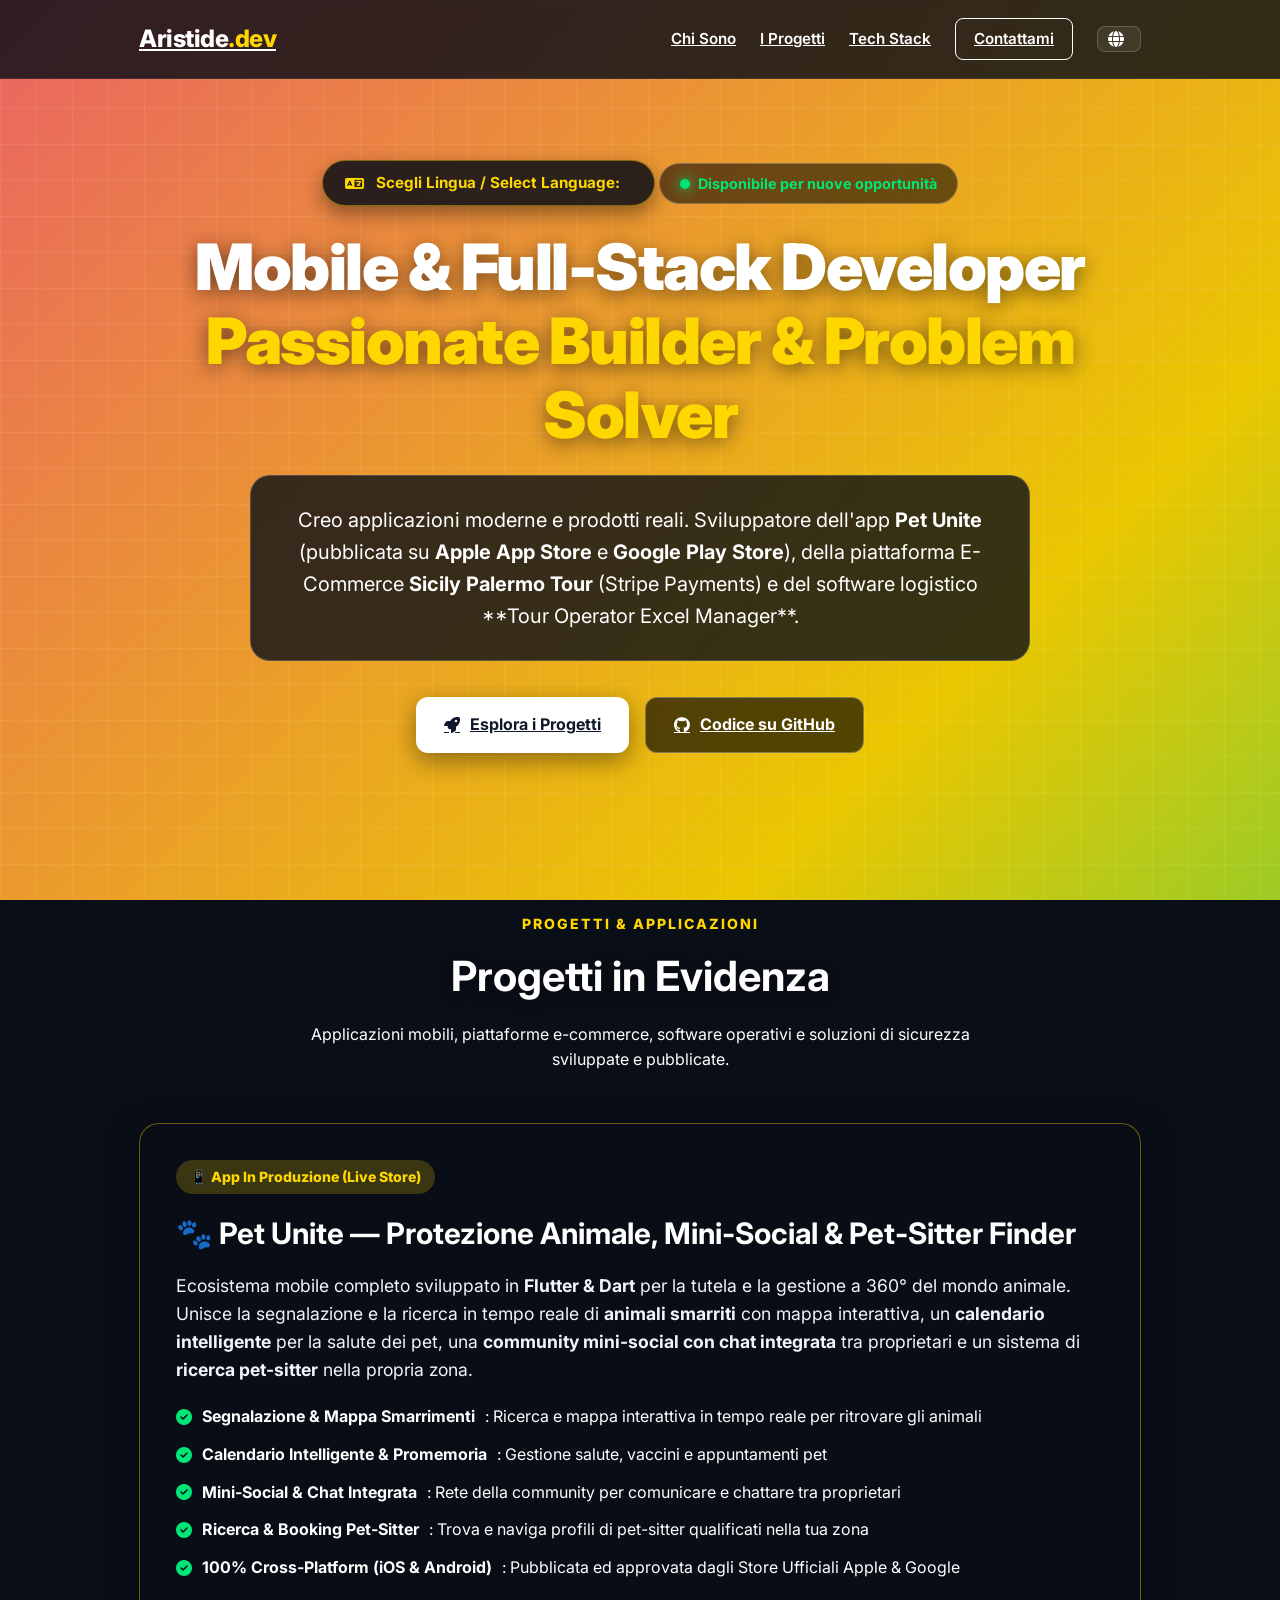
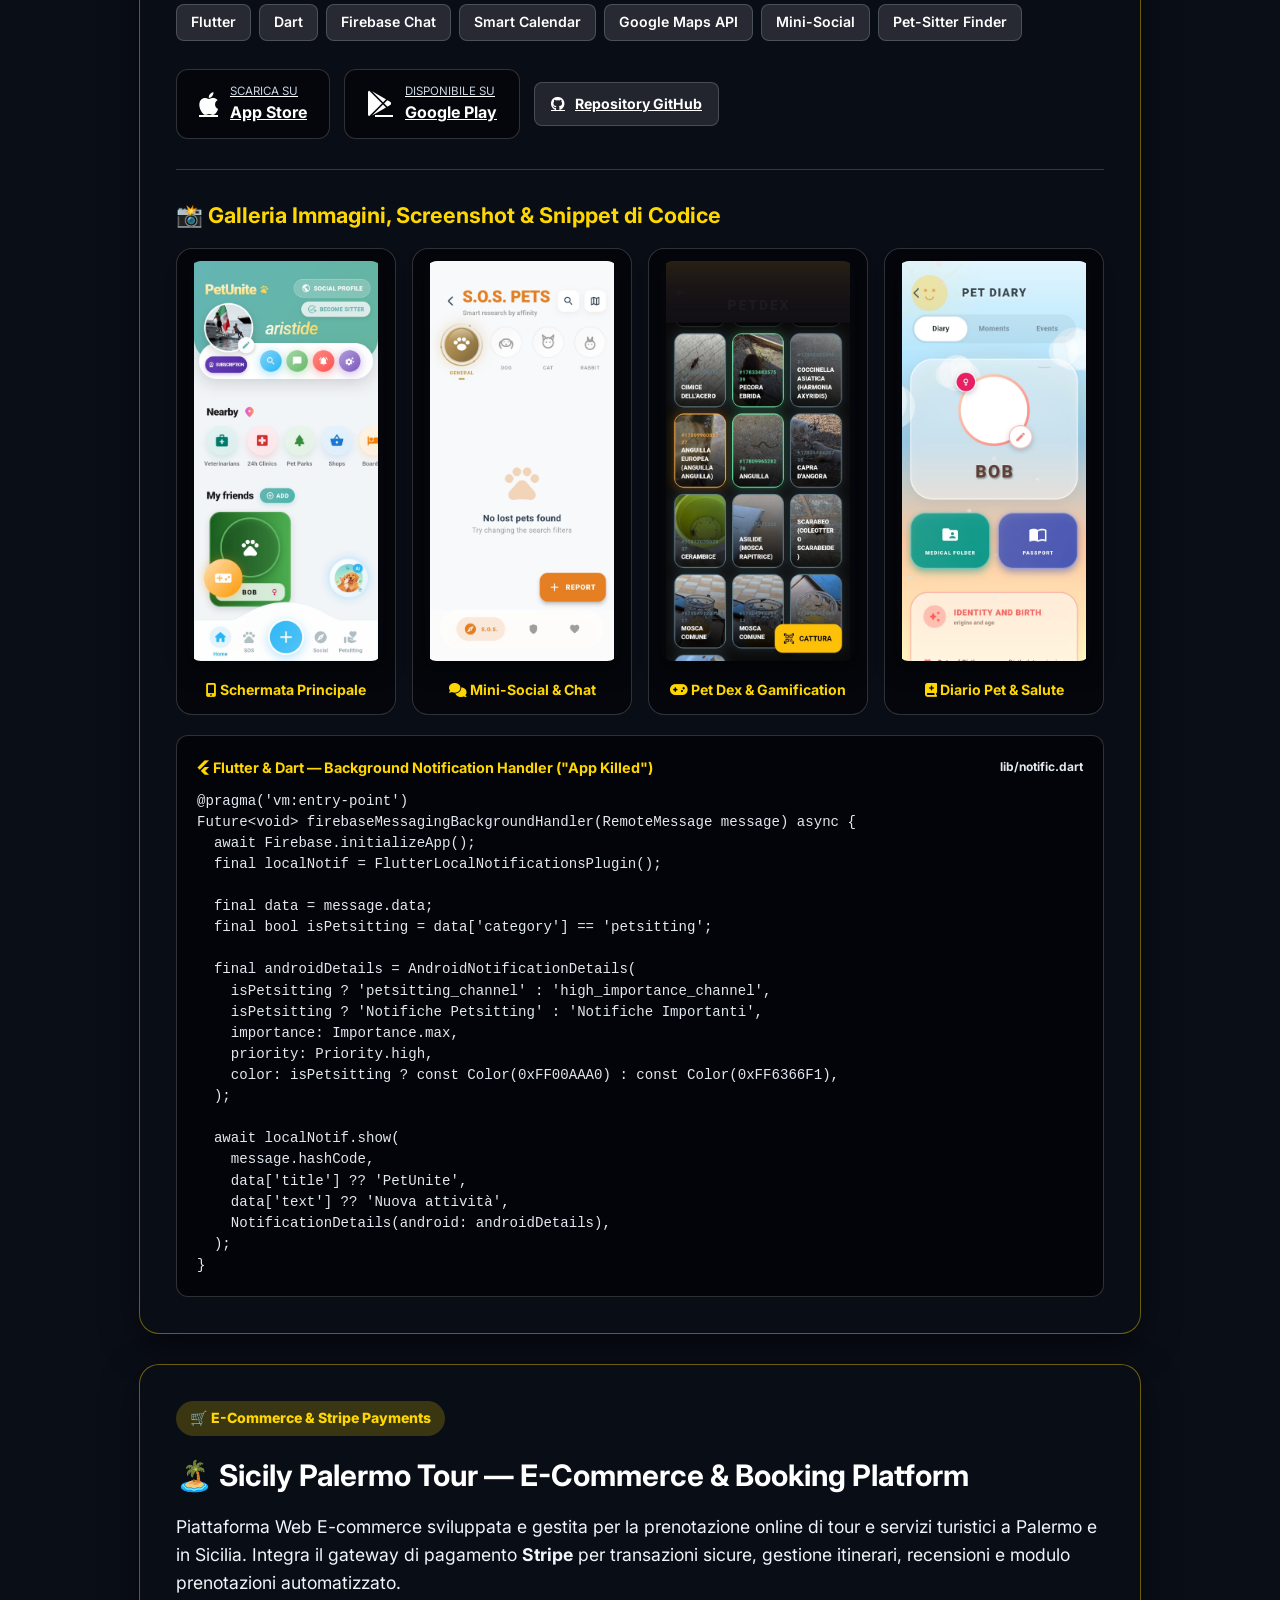
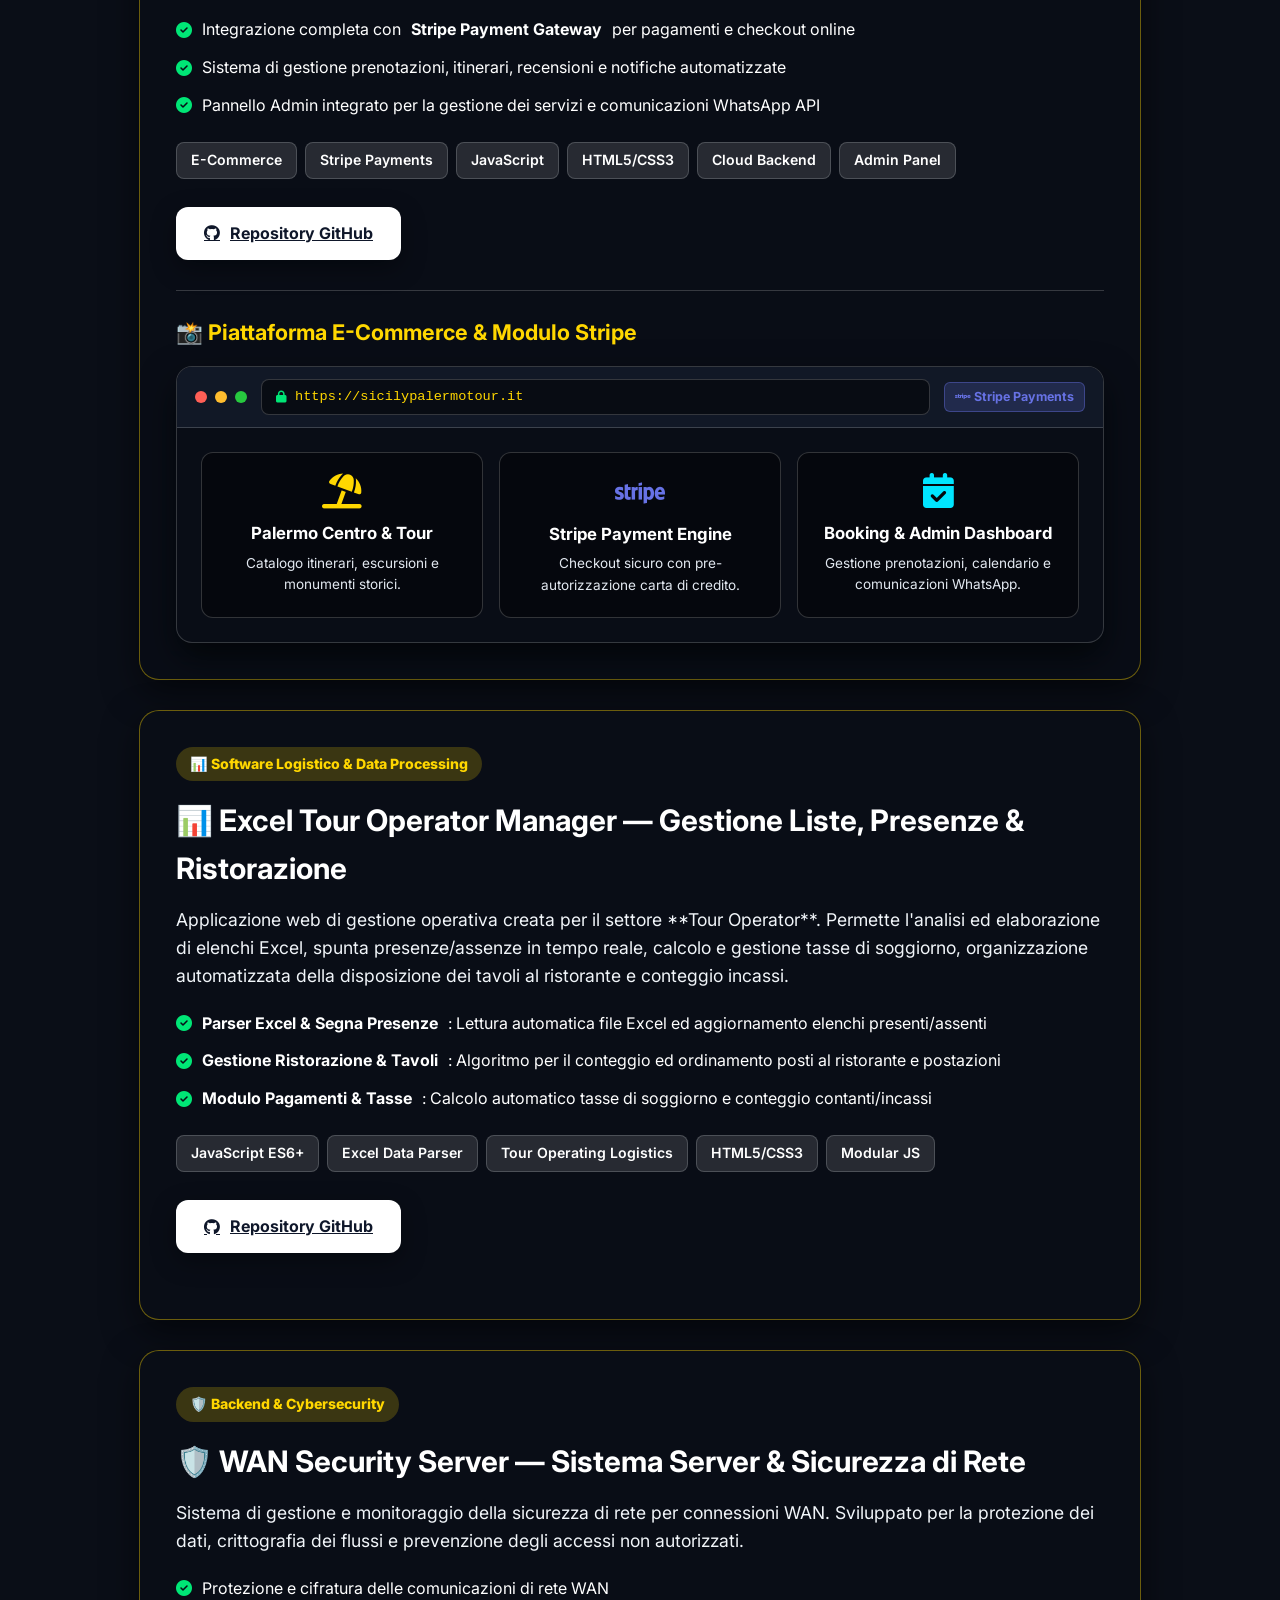
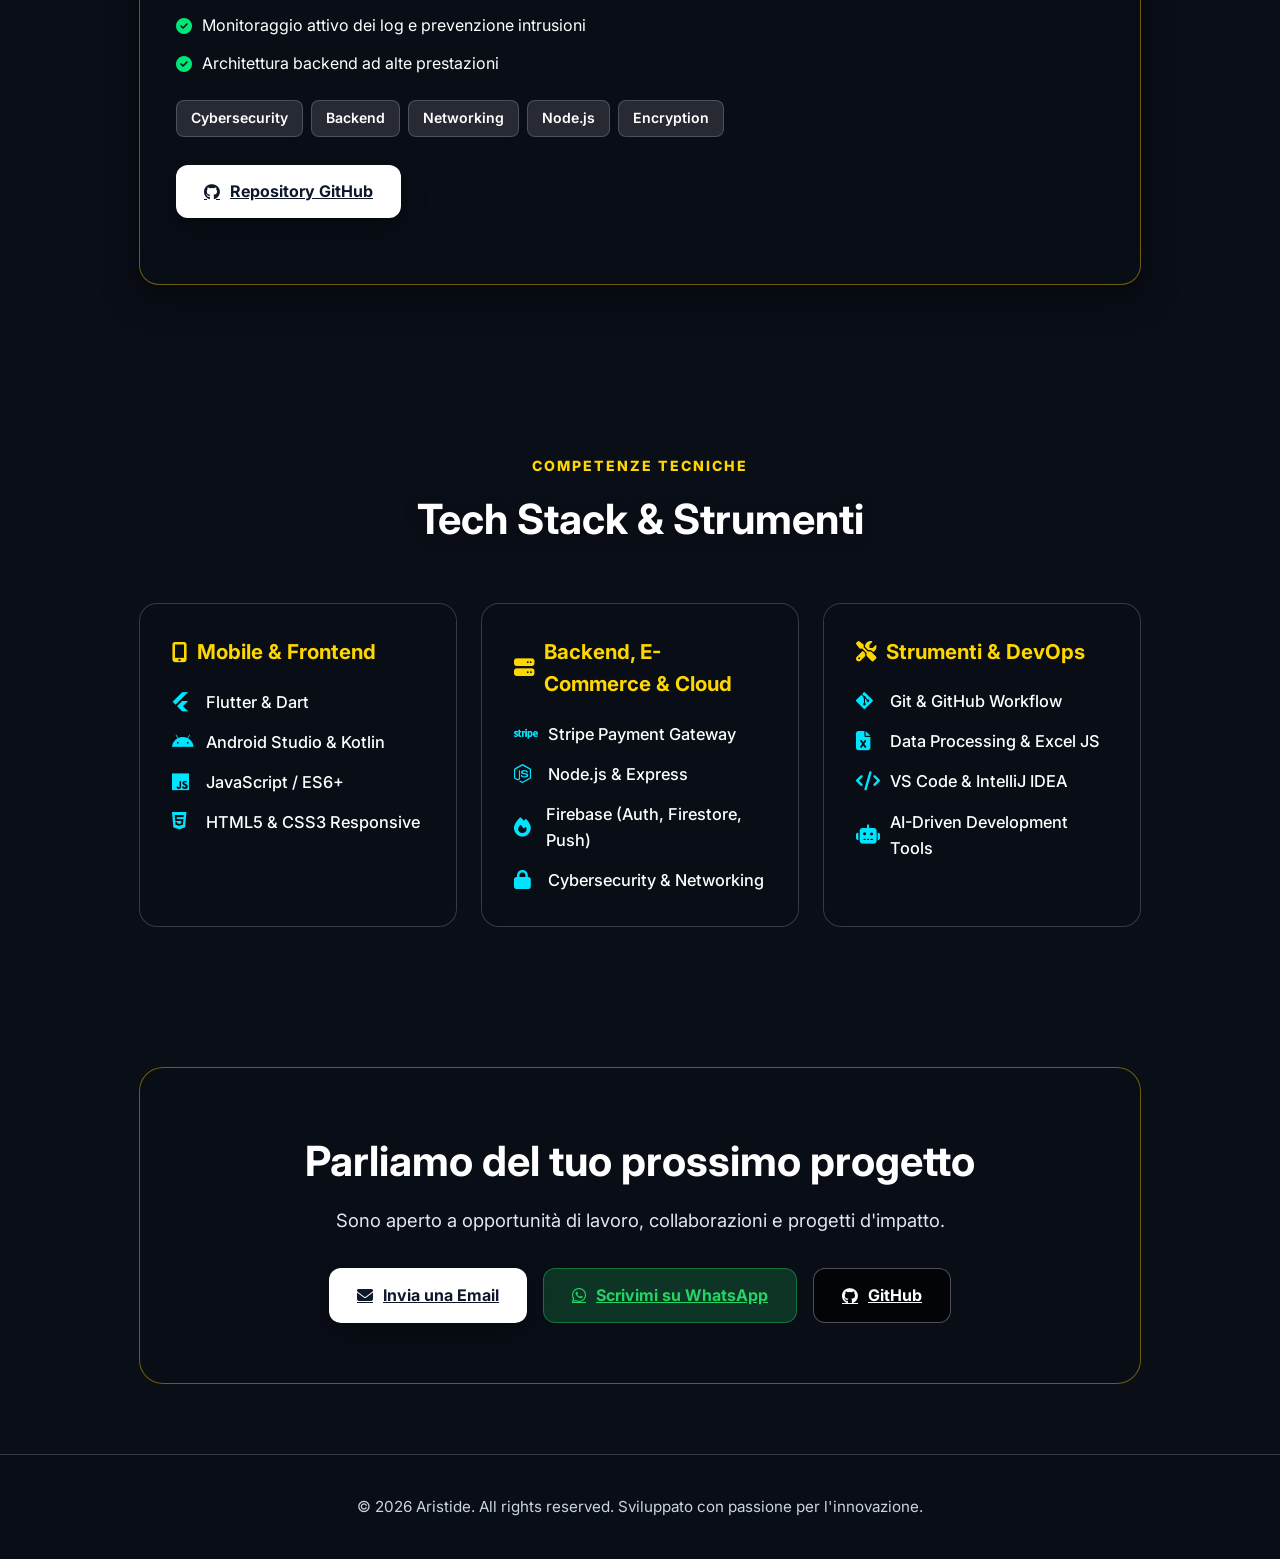
==== index.html @ 7471d797 "Remove photos from Sicily Palermo Tour card and use clean icon feature badges" ====
<!DOCTYPE html>
<html lang="it">
<head>
    <meta charset="UTF-8">
    <meta name="viewport" content="width=device-width, initial-scale=1.0">
    <title>Aristide | Mobile & Full-Stack Developer</title>
    <meta name="description" content="Portfolio di Aristide - Mobile & Full-Stack Developer specializzato in Flutter, Android, iOS, E-Commerce Stripe, Excel Logistics & Cybersecurity.">
    <link rel="stylesheet" href="style.css">
    <link rel="preconnect" href="https://fonts.googleapis.com">
    <link rel="preconnect" href="https://fonts.gstatic.com" crossorigin>
    <link href="https://fonts.googleapis.com/css2?family=Inter:wght@300;400;600;700;800&display=swap" rel="stylesheet">
    <link rel="stylesheet" href="https://cdnjs.cloudflare.com/ajax/libs/font-awesome/6.4.0/css/all.min.css">
</head>
<body>

    <!-- Background Animated Canvas & Grid Overlay -->
    <div id="bg-animated"></div>
    <div id="bg-grid"></div>

    <!-- Header / Navbar -->
    <header class="navbar">
        <div class="container nav-container">
            <a href="#" class="logo">Aristide<span class="dot">.dev</span></a>
            <nav class="nav-links">
                <a href="#about">Chi Sono</a>
                <a href="#showcase">I Progetti</a>
                <a href="#stack">Tech Stack</a>
                <a href="#contact" class="btn btn-outline">Contattami</a>
                <!-- Google Translate Dropdown nella Navbar -->
                <div class="lang-nav-box">
                    <i class="fas fa-globe"></i>
                    <div id="google_translate_element_nav"></div>
                </div>
            </nav>
        </div>
    </header>

    <!-- Hero Section / Chi Sono -->
    <section id="about" class="hero">
        <div class="container hero-container">

            <!-- Banner Seleziona Lingua / Language Selector -->
            <div class="lang-welcome-box">
                <i class="fas fa-language"></i>
                <span>Scegli Lingua / Select Language:</span>
                <div id="google_translate_element"></div>
            </div>

            <div class="hero-badge">
                <span class="status-dot"></span> Disponibile per nuove opportunità
            </div>

            <h1 class="hero-title">
                Mobile & Full-Stack Developer <br>
                <span class="gradient-text">Passionate Builder & Problem Solver</span>
            </h1>
            <p class="hero-subtitle">
                Creo applicazioni moderne e prodotti reali. Sviluppatore dell'app <strong>Pet Unite</strong> (pubblicata su <strong>Apple App Store</strong> e <strong>Google Play Store</strong>), della piattaforma E-Commerce <strong>Sicily Palermo Tour</strong> (Stripe Payments) e del software logistico **Tour Operator Excel Manager**.
            </p>
            <div class="hero-actions">
                <a href="#showcase" class="btn btn-primary"><i class="fas fa-rocket"></i> Esplora i Progetti</a>
                <a href="https://github.com/aristide-dev-web" target="_blank" class="btn btn-secondary"><i class="fab fa-github"></i> Codice su GitHub</a>
            </div>
        </div>
    </section>

    <!-- Showcase Section (I Miei Progetti) -->
    <section id="showcase" class="section showcase-section">
        <div class="container">
            <div class="section-header">
                <span class="section-tag">PROGETTI & APPLICAZIONI</span>
                <h2>Progetti in Evidenza</h2>
                <p>Applicazioni mobili, piattaforme e-commerce, software operativi e soluzioni di sicurezza sviluppate e pubblicate.</p>
            </div>

            <!-- Card 1: Pet Unite -->
            <div class="project-card featured-card">
                <div class="project-badge">📱 App In Produzione (Live Store)</div>
                <div class="project-content">
                    <div class="project-text">
                        <h3>🐾 Pet Unite — Protezione Animale, Mini-Social & Pet-Sitter Finder</h3>
                        <p class="project-description">
                            Ecosistema mobile completo sviluppato in <strong>Flutter & Dart</strong> per la tutela e la gestione a 360° del mondo animale. Unisce la segnalazione e la ricerca in tempo reale di <strong>animali smarriti</strong> con mappa interattiva, un <strong>calendario intelligente</strong> per la salute dei pet, una <strong>community mini-social con chat integrata</strong> tra proprietari e un sistema di <strong>ricerca pet-sitter</strong> nella propria zona.
                        </p>

                        <div class="project-highlights">
                            <div class="highlight-item"><i class="fas fa-check-circle"></i> <strong>Segnalazione & Mappa Smarrimenti</strong>: Ricerca e mappa interattiva in tempo reale per ritrovare gli animali</div>
                            <div class="highlight-item"><i class="fas fa-check-circle"></i> <strong>Calendario Intelligente & Promemoria</strong>: Gestione salute, vaccini e appuntamenti pet</div>
                            <div class="highlight-item"><i class="fas fa-check-circle"></i> <strong>Mini-Social & Chat Integrata</strong>: Rete della community per comunicare e chattare tra proprietari</div>
                            <div class="highlight-item"><i class="fas fa-check-circle"></i> <strong>Ricerca & Booking Pet-Sitter</strong>: Trova e naviga profili di pet-sitter qualificati nella tua zona</div>
                            <div class="highlight-item"><i class="fas fa-check-circle"></i> <strong>100% Cross-Platform (iOS & Android)</strong>: Pubblicata ed approvata dagli Store Ufficiali Apple & Google</div>
                        </div>

                        <div class="tech-pills">
                            <span>Flutter</span>
                            <span>Dart</span>
                            <span>Firebase Chat</span>
                            <span>Smart Calendar</span>
                            <span>Google Maps API</span>
                            <span>Mini-Social</span>
                            <span>Pet-Sitter Finder</span>
                        </div>

                        <div class="store-buttons" style="margin-bottom: 30px;">
                            <a href="https://apps.apple.com/it/app/petunite/id6768807586" target="_blank" class="store-btn">
                                <i class="fab fa-apple"></i>
                                <div>
                                    <small>Scarica su</small>
                                    <strong>App Store</strong>
                                </div>
                            </a>
                            <a href="https://play.google.com/store/apps/details?id=com.petping.app" target="_blank" class="store-btn">
                                <i class="fab fa-google-play"></i>
                                <div>
                                    <small>Disponibile su</small>
                                    <strong>Google Play</strong>
                                </div>
                            </a>
                            <a href="https://github.com/aristide-dev-web/Pet-unite" target="_blank" class="btn btn-outline-sm">
                                <i class="fab fa-github"></i> Repository GitHub
                            </a>
                        </div>

                        <!-- Sezione Galleria Immagini & Code Snippets Diretta -->
                        <div class="media-section" style="border-top: 1px solid var(--border-color); padding-top: 28px; margin-top: 20px;">
                            <h4 style="font-size: 1.35rem; color: var(--accent-yellow); margin-bottom: 16px;">
                                📸 Galleria Immagini, Screenshot & Snippet di Codice
                            </h4>

                            <!-- Container per Immagini e Codice di Pet Unite -->
                            <div id="pet-unite-media" class="media-container" style="display: flex; flex-direction: column; gap: 20px;">

                                <!-- Galleria Screenshot Reali dell'App Mobile (Schermata Principale, Mini-Social, Pet Dex, Diario Pet) -->
                                <div class="screenshots-gallery" style="display: grid; grid-template-columns: repeat(auto-fit, minmax(200px, 1fr)); gap: 16px;">
                                    <div class="screenshot-card" style="background: rgba(0,0,0,0.5); border: 1px solid var(--border-color); border-radius: 16px; padding: 12px; text-align: center;">
                                        <img src="img/screen_home.jpg" alt="Pet Unite Schermata Principale" style="width: 100%; max-height: 400px; border-radius: 12px; object-fit: contain; box-shadow: 0 8px 20px rgba(0,0,0,0.5);">
                                        <p style="font-size: 0.88rem; color: var(--accent-yellow); margin-top: 10px; font-weight: 700;"><i class="fas fa-mobile-alt"></i> Schermata Principale</p>
                                    </div>
                                    <div class="screenshot-card" style="background: rgba(0,0,0,0.5); border: 1px solid var(--border-color); border-radius: 16px; padding: 12px; text-align: center;">
                                        <img src="img/screen_diario.jpg" alt="Pet Unite Mini-Social" style="width: 100%; max-height: 400px; border-radius: 12px; object-fit: contain; box-shadow: 0 8px 20px rgba(0,0,0,0.5);">
                                        <p style="font-size: 0.88rem; color: var(--accent-yellow); margin-top: 10px; font-weight: 700;"><i class="fas fa-comments"></i> Mini-Social & Chat</p>
                                    </div>
                                    <div class="screenshot-card" style="background: rgba(0,0,0,0.5); border: 1px solid var(--border-color); border-radius: 16px; padding: 12px; text-align: center;">
                                        <img src="img/screen_petdex.jpg" alt="Pet Unite Pet Dex" style="width: 100%; max-height: 400px; border-radius: 12px; object-fit: contain; box-shadow: 0 8px 20px rgba(0,0,0,0.5);">
                                        <p style="font-size: 0.88rem; color: var(--accent-yellow); margin-top: 10px; font-weight: 700;"><i class="fas fa-gamepad"></i> Pet Dex & Gamification</p>
                                    </div>
                                    <div class="screenshot-card" style="background: rgba(0,0,0,0.5); border: 1px solid var(--border-color); border-radius: 16px; padding: 12px; text-align: center;">
                                        <img src="img/screen_social.jpg" alt="Pet Unite Diario Pet" style="width: 100%; max-height: 400px; border-radius: 12px; object-fit: contain; box-shadow: 0 8px 20px rgba(0,0,0,0.5);">
                                        <p style="font-size: 0.88rem; color: var(--accent-yellow); margin-top: 10px; font-weight: 700;"><i class="fas fa-book-medical"></i> Diario Pet & Salute</p>
                                    </div>
                                </div>

                                <!-- Code Snippet Box -->
                                <div class="code-snippet-box" style="background: rgba(0,0,0,0.6); border: 1px solid var(--border-color); border-radius: 12px; padding: 20px; overflow-x: auto;">
                                    <div style="display: flex; justify-content: space-between; align-items: center; margin-bottom: 12px; color: var(--accent-yellow); font-size: 0.9rem; font-weight: 700;">
                                        <span><i class="fab fa-flutter"></i> Flutter & Dart — Background Notification Handler ("App Killed")</span>
                                        <small style="color: var(--text-secondary);">lib/notific.dart</small>
                                    </div>
                                    <pre style="margin: 0; font-family: monospace; font-size: 0.88rem; color: #E2E8F0; line-height: 1.5;"><code>@pragma('vm:entry-point')
Future&lt;void&gt; firebaseMessagingBackgroundHandler(RemoteMessage message) async {
  await Firebase.initializeApp();
  final localNotif = FlutterLocalNotificationsPlugin();

  final data = message.data;
  final bool isPetsitting = data['category'] == 'petsitting';

  final androidDetails = AndroidNotificationDetails(
    isPetsitting ? 'petsitting_channel' : 'high_importance_channel',
    isPetsitting ? 'Notifiche Petsitting' : 'Notifiche Importanti',
    importance: Importance.max,
    priority: Priority.high,
    color: isPetsitting ? const Color(0xFF00AAA0) : const Color(0xFF6366F1),
  );

  await localNotif.show(
    message.hashCode,
    data['title'] ?? 'PetUnite',
    data['text'] ?? 'Nuova attività',
    NotificationDetails(android: androidDetails),
  );
}</code></pre>
                                </div>
                            </div>
                        </div>

                    </div>
                </div>
            </div>

            <!-- Card 2: Sicily Palermo Tour -->
            <div class="project-card featured-card">
                <div class="project-badge">🛒 E-Commerce & Stripe Payments</div>
                <div class="project-content">
                    <div class="project-text">
                        <h3>🏝️ Sicily Palermo Tour — E-Commerce & Booking Platform</h3>
                        <p class="project-description">
                            Piattaforma Web E-commerce sviluppata e gestita per la prenotazione online di tour e servizi turistici a Palermo e in Sicilia. Integra il gateway di pagamento <strong>Stripe</strong> per transazioni sicure, gestione itinerari, recensioni e modulo prenotazioni automatizzato.
                        </p>

                        <div class="project-highlights">
                            <div class="highlight-item"><i class="fas fa-check-circle"></i> Integrazione completa con <strong>Stripe Payment Gateway</strong> per pagamenti e checkout online</div>
                            <div class="highlight-item"><i class="fas fa-check-circle"></i> Sistema di gestione prenotazioni, itinerari, recensioni e notifiche automatizzate</div>
                            <div class="highlight-item"><i class="fas fa-check-circle"></i> Pannello Admin integrato per la gestione dei servizi e comunicazioni WhatsApp API</div>
                        </div>

                        <div class="tech-pills">
                            <span>E-Commerce</span>
                            <span>Stripe Payments</span>
                            <span>JavaScript</span>
                            <span>HTML5/CSS3</span>
                            <span>Cloud Backend</span>
                            <span>Admin Panel</span>
                        </div>

                        <div class="store-buttons" style="margin-bottom: 30px;">
                            <a href="https://github.com/aristide-dev-web/sicily-palermo-tour" target="_blank" class="btn btn-primary">
                                <i class="fab fa-github"></i> Repository GitHub
                            </a>
                        </div>

                        <!-- Sezione Finestra Browser Mockup Pulita & Elegante -->
                        <div class="media-section" style="border-top: 1px solid var(--border-color); padding-top: 24px; margin-top: 20px;">
                            <h4 style="font-size: 1.35rem; color: var(--accent-yellow); margin-bottom: 16px;">
                                📸 Piattaforma E-Commerce & Modulo Stripe
                            </h4>

                            <!-- Container Finestra Browser MacOS Style -->
                            <div class="browser-mockup" style="border: 1px solid var(--border-color); border-radius: 16px; overflow: hidden; background: rgba(10, 14, 23, 0.95); box-shadow: 0 15px 35px rgba(0,0,0,0.6);">

                                <!-- Header Browser (Barra URL) -->
                                <div style="background: rgba(18, 25, 40, 0.95); padding: 12px 18px; display: flex; align-items: center; gap: 14px; border-bottom: 1px solid var(--border-color);">
                                    <div style="display: flex; gap: 8px;">
                                        <span style="width: 12px; height: 12px; background-color: #FF5F56; border-radius: 50%; display: inline-block;"></span>
                                        <span style="width: 12px; height: 12px; background-color: #FFBD2E; border-radius: 50%; display: inline-block;"></span>
                                        <span style="width: 12px; height: 12px; background-color: #27C93F; border-radius: 50%; display: inline-block;"></span>
                                    </div>
                                    <div style="flex: 1; background: rgba(0,0,0,0.5); border-radius: 8px; padding: 6px 14px; font-size: 0.85rem; font-family: monospace; color: var(--accent-yellow); display: flex; align-items: center; gap: 8px; border: 1px solid var(--border-color);">
                                        <i class="fas fa-lock" style="color: #00E676; font-size: 0.75rem;"></i>
                                        <span>https://sicilypalermotour.it</span>
                                    </div>
                                    <span style="background: rgba(103, 114, 229, 0.2); color: #6772E5; border: 1px solid rgba(103, 114, 229, 0.4); padding: 4px 10px; border-radius: 6px; font-size: 0.78rem; font-weight: 700;"><i class="fab fa-stripe"></i> Stripe Payments</span>
                                </div>

                                <!-- Contenuto Interno Browser (Senza Foto, Pulito & Minimale) -->
                                <div style="padding: 24px;">
                                    <div style="display: grid; grid-template-columns: repeat(auto-fit, minmax(200px, 1fr)); gap: 16px;">
                                        <div style="background: rgba(0,0,0,0.4); border: 1px solid var(--border-color); border-radius: 12px; padding: 20px; text-align: center;">
                                            <i class="fas fa-umbrella-beach" style="font-size: 2.2rem; color: var(--accent-yellow); margin-bottom: 12px;"></i>
                                            <h5 style="color: #FFFFFF; font-size: 1.05rem; margin-bottom: 6px; font-weight: 700;">Palermo Centro & Tour</h5>
                                            <p style="color: var(--text-secondary); font-size: 0.85rem;">Catalogo itinerari, escursioni e monumenti storici.</p>
                                        </div>
                                        <div style="background: rgba(0,0,0,0.4); border: 1px solid var(--border-color); border-radius: 12px; padding: 20px; text-align: center;">
                                            <i class="fab fa-stripe" style="font-size: 2.5rem; color: #6772E5; margin-bottom: 8px;"></i>
                                            <h5 style="color: #FFFFFF; font-size: 1.05rem; margin-bottom: 6px; font-weight: 700;">Stripe Payment Engine</h5>
                                            <p style="color: var(--text-secondary); font-size: 0.85rem;">Checkout sicuro con pre-autorizzazione carta di credito.</p>
                                        </div>
                                        <div style="background: rgba(0,0,0,0.4); border: 1px solid var(--border-color); border-radius: 12px; padding: 20px; text-align: center;">
                                            <i class="fas fa-calendar-check" style="font-size: 2.2rem; color: var(--accent-cyan); margin-bottom: 12px;"></i>
                                            <h5 style="color: #FFFFFF; font-size: 1.05rem; margin-bottom: 6px; font-weight: 700;">Booking & Admin Dashboard</h5>
                                            <p style="color: var(--text-secondary); font-size: 0.85rem;">Gestione prenotazioni, calendario e comunicazioni WhatsApp.</p>
                                        </div>
                                    </div>
                                </div>

                            </div>
                        </div>
                    </div>
                </div>
            </div>

            <!-- Card 3: Excel Tour Operator Manager -->
            <div class="project-card featured-card">
                <div class="project-badge">📊 Software Logistico & Data Processing</div>
                <div class="project-content">
                    <div class="project-text">
                        <h3>📊 Excel Tour Operator Manager — Gestione Liste, Presenze & Ristorazione</h3>
                        <p class="project-description">
                            Applicazione web di gestione operativa creata per il settore **Tour Operator**. Permette l'analisi ed elaborazione di elenchi Excel, spunta presenze/assenze in tempo reale, calcolo e gestione tasse di soggiorno, organizzazione automatizzata della disposizione dei tavoli al ristorante e conteggio incassi.
                        </p>

                        <div class="project-highlights">
                            <div class="highlight-item"><i class="fas fa-check-circle"></i> <strong>Parser Excel & Segna Presenze</strong>: Lettura automatica file Excel ed aggiornamento elenchi presenti/assenti</div>
                            <div class="highlight-item"><i class="fas fa-check-circle"></i> <strong>Gestione Ristorazione & Tavoli</strong>: Algoritmo per il conteggio ed ordinamento posti al ristorante e postazioni</div>
                            <div class="highlight-item"><i class="fas fa-check-circle"></i> <strong>Modulo Pagamenti & Tasse</strong>: Calcolo automatico tasse di soggiorno e conteggio contanti/incassi</div>
                        </div>

                        <div class="tech-pills">
                            <span>JavaScript ES6+</span>
                            <span>Excel Data Parser</span>
                            <span>Tour Operating Logistics</span>
                            <span>HTML5/CSS3</span>
                            <span>Modular JS</span>
                        </div>

                        <div class="store-buttons" style="margin-bottom: 30px;">
                            <a href="https://github.com/aristide-dev-web/sicily-palermo-tour" target="_blank" class="btn btn-primary">
                                <i class="fab fa-github"></i> Repository GitHub
                            </a>
                        </div>
                    </div>
                </div>
            </div>

            <!-- Card 4: WAN Security Server -->
            <div class="project-card featured-card">
                <div class="project-badge">🛡️ Backend & Cybersecurity</div>
                <div class="project-content">
                    <div class="project-text">
                        <h3>🛡️ WAN Security Server — Sistema Server & Sicurezza di Rete</h3>
                        <p class="project-description">
                            Sistema di gestione e monitoraggio della sicurezza di rete per connessioni WAN. Sviluppato per la protezione dei dati, crittografia dei flussi e prevenzione degli accessi non autorizzati.
                        </p>

                        <div class="project-highlights">
                            <div class="highlight-item"><i class="fas fa-check-circle"></i> Protezione e cifratura delle comunicazioni di rete WAN</div>
                            <div class="highlight-item"><i class="fas fa-check-circle"></i> Monitoraggio attivo dei log e prevenzione intrusioni</div>
                            <div class="highlight-item"><i class="fas fa-check-circle"></i> Architettura backend ad alte prestazioni</div>
                        </div>

                        <div class="tech-pills">
                            <span>Cybersecurity</span>
                            <span>Backend</span>
                            <span>Networking</span>
                            <span>Node.js</span>
                            <span>Encryption</span>
                        </div>

                        <div class="store-buttons" style="margin-bottom: 30px;">
                            <a href="https://github.com/aristide-dev-web/wan-security-server" target="_blank" class="btn btn-primary">
                                <i class="fab fa-github"></i> Repository GitHub
                            </a>
                        </div>
                    </div>
                </div>
            </div>

        </div>
    </section>

    <!-- Tech Stack Section -->
    <section id="stack" class="section stack-section">
        <div class="container">
            <div class="section-header">
                <span class="section-tag">Competenze Tecniche</span>
                <h2>Tech Stack & Strumenti</h2>
            </div>

            <div class="stack-grid">
                <div class="stack-category">
                    <h4><i class="fas fa-mobile-alt"></i> Mobile & Frontend</h4>
                    <ul>
                        <li><i class="fab fa-flutter"></i> Flutter & Dart</li>
                        <li><i class="fab fa-android"></i> Android Studio & Kotlin</li>
                        <li><i class="fab fa-js"></i> JavaScript / ES6+</li>
                        <li><i class="fab fa-html5"></i> HTML5 & CSS3 Responsive</li>
                    </ul>
                </div>

                <div class="stack-category">
                    <h4><i class="fas fa-server"></i> Backend, E-Commerce & Cloud</h4>
                    <ul>
                        <li><i class="fab fa-stripe"></i> Stripe Payment Gateway</li>
                        <li><i class="fab fa-node-js"></i> Node.js & Express</li>
                        <li><i class="fas fa-fire"></i> Firebase (Auth, Firestore, Push)</li>
                        <li><i class="fas fa-lock"></i> Cybersecurity & Networking</li>
                    </ul>
                </div>

                <div class="stack-category">
                    <h4><i class="fas fa-tools"></i> Strumenti & DevOps</h4>
                    <ul>
                        <li><i class="fab fa-git-alt"></i> Git & GitHub Workflow</li>
                        <li><i class="fas fa-file-excel"></i> Data Processing & Excel JS</li>
                        <li><i class="fas fa-code"></i> VS Code & IntelliJ IDEA</li>
                        <li><i class="fas fa-robot"></i> AI-Driven Development Tools</li>
                    </ul>
                </div>
            </div>
        </div>
    </section>

    <!-- Contact Section -->
    <section id="contact" class="section contact-section">
        <div class="container">
            <div class="contact-box">
                <h2>Parliamo del tuo prossimo progetto</h2>
                <p>Sono aperto a opportunità di lavoro, collaborazioni e progetti d'impatto.</p>
                <div class="contact-buttons">
                    <a href="mailto:neosdeveloper1344@gmail.com" class="btn btn-primary"><i class="fas fa-envelope"></i> Invia una Email</a>
                    <a href="https://wa.me/393339992884" target="_blank" class="btn btn-secondary" style="background: rgba(37, 211, 102, 0.2); border-color: rgba(37, 211, 102, 0.4); color: #25D366;"><i class="fab fa-whatsapp"></i> Scrivimi su WhatsApp</a>
                    <a href="https://github.com/aristide-dev-web" target="_blank" class="btn btn-secondary"><i class="fab fa-github"></i> GitHub</a>
                </div>
            </div>
        </div>
    </section>

    <!-- Footer -->
    <footer class="footer">
        <div class="container">
            <p>&copy; 2026 Aristide. All rights reserved. Sviluppato con passione per l'innovazione.</p>
        </div>
    </footer>

    <!-- Script Google Translate Ufficiale Integrato -->
    <script type="text/javascript">
        function googleTranslateElementInit() {
            new google.translate.TranslateElement({
                pageLanguage: 'it',
                includedLanguages: 'en,it,es,de,fr,ja,zh-CN,ar',
                layout: google.translate.TranslateElement.InlineLayout.SIMPLE,
                autoDisplay: false
            }, 'google_translate_element');

            new google.translate.TranslateElement({
                pageLanguage: 'it',
                includedLanguages: 'en,it,es,de,fr,ja,zh-CN,ar',
                layout: google.translate.TranslateElement.InlineLayout.SIMPLE,
                autoDisplay: false
            }, 'google_translate_element_nav');
        }
    </script>
    <script type="text/javascript" src="//translate.google.com/translate_a/element.js?cb=googleTranslateElementInit"></script>

    <script src="script.js"></script>
</body>
</html>
---- style.css ----
/* Fixed Animated Light Red & Green Theme - Aristide.dev */
:root {
    --bg-card: rgba(10, 14, 23, 0.88);
    --bg-card-hover: rgba(18, 25, 40, 0.95);
    --text-primary: #FFFFFF;
    --text-secondary: #E2E8F0;
    --accent-yellow: #FFD700;
    --accent-cyan: #00E5FF;
    --border-color: rgba(255, 255, 255, 0.18);
    --font-family: 'Inter', system-ui, -apple-system, sans-serif;
}

* {
    margin: 0;
    padding: 0;
    box-sizing: border-box;
}

html {
    scroll-behavior: smooth;
    font-family: var(--font-family);
    color: var(--text-primary);
}

body {
    line-height: 1.6;
    overflow-x: hidden;
    position: relative;
    min-height: 100vh;
    background-color: #0A0E17;
    top: 0 !important; /* Previene lo spostamento di Google Translate */
}

/* 1. FIXED BACKGROUND ANIMATED CANVAS (ROSSO LEGGERO <-> VERDE) */
#bg-animated {
    position: fixed;
    top: 0;
    left: 0;
    width: 100vw;
    height: 100vh;
    z-index: -2;
    background: linear-gradient(135deg, #FF6B6B, #FFD700, #00E676, #FF6B6B, #00E676);
    background-size: 300% 300%;
    animation: redGreenMove 8s ease-in-out infinite alternate, hueRotateRedGreen 12s linear infinite;
    pointer-events: none;
    opacity: 0.92;
}

/* 2. FIXED GRID OVERLAY */
#bg-grid {
    position: fixed;
    top: 0;
    left: 0;
    width: 100vw;
    height: 100vh;
    z-index: -1;
    background-image:
        linear-gradient(rgba(255, 255, 255, 0.08) 1px, transparent 1px),
        linear-gradient(90deg, rgba(255, 255, 255, 0.08) 1px, transparent 1px);
    background-size: 36px 36px;
    pointer-events: none;
}

@keyframes redGreenMove {
    0% {
        background-position: 0% 50%;
    }
    50% {
        background-position: 100% 50%;
    }
    100% {
        background-position: 0% 50%;
    }
}

@keyframes hueRotateRedGreen {
    0% {
        filter: hue-rotate(0deg);
    }
    100% {
        filter: hue-rotate(360deg);
    }
}

.container {
    max-width: 1050px;
    margin: 0 auto;
    padding: 0 24px;
    position: relative;
    z-index: 1;
}

/* Header & Navbar */
.navbar {
    position: fixed;
    top: 0;
    left: 0;
    width: 100%;
    z-index: 1000;
    backdrop-filter: blur(16px);
    background: rgba(10, 14, 23, 0.82);
    border-bottom: 1px solid var(--border-color);
    padding: 18px 0;
}

.nav-container {
    display: flex;
    justify-content: space-between;
    align-items: center;
}

.logo {
    font-size: 1.5rem;
    font-weight: 800;
    letter-spacing: -0.5px;
    color: #FFFFFF;
}

.logo .dot {
    color: var(--accent-yellow);
}

.nav-links {
    display: flex;
    gap: 24px;
    align-items: center;
}

.nav-links a {
    color: #FFFFFF;
    font-size: 0.95rem;
    font-weight: 600;
}

.nav-links a:hover {
    color: var(--accent-yellow);
}

/* Google Translate Widget Styling */
.lang-welcome-box {
    display: inline-flex;
    align-items: center;
    gap: 12px;
    padding: 10px 22px;
    border-radius: 30px;
    background: rgba(10, 14, 23, 0.85);
    border: 1px solid rgba(255, 215, 0, 0.4);
    color: var(--accent-yellow);
    font-size: 0.95rem;
    font-weight: 700;
    margin-bottom: 24px;
    backdrop-filter: blur(12px);
    box-shadow: 0 8px 20px rgba(0, 0, 0, 0.4);
}

.lang-nav-box {
    display: inline-flex;
    align-items: center;
    gap: 6px;
    padding: 4px 10px;
    background: rgba(255, 255, 255, 0.08);
    border: 1px solid var(--border-color);
    border-radius: 8px;
    color: #FFFFFF;
}

.goog-te-gadget {
    font-family: var(--font-family) !important;
    color: transparent !important;
    font-size: 0 !important;
}

.goog-te-gadget .goog-te-combo {
    background: rgba(0, 0, 0, 0.6) !important;
    color: #FFFFFF !important;
    border: 1px solid var(--border-color) !important;
    padding: 6px 12px !important;
    border-radius: 8px !important;
    font-weight: 600 !important;
    font-size: 0.88rem !important;
    cursor: pointer !important;
    outline: none !important;
}

.goog-te-banner-frame.skiptranslate {
    display: none !important;
}

.skiptranslate {
    font-size: 0 !important;
}

.skiptranslate * {
    font-size: 0.88rem !important;
}

/* Hero Section */
.hero {
    padding: 160px 0 90px;
    text-align: center;
}

.hero-badge {
    display: inline-flex;
    align-items: center;
    gap: 8px;
    padding: 8px 20px;
    border-radius: 30px;
    background: rgba(0, 0, 0, 0.55);
    border: 1px solid rgba(255, 255, 255, 0.25);
    color: #00E676;
    font-size: 0.9rem;
    font-weight: 700;
    margin-bottom: 24px;
    backdrop-filter: blur(10px);
}

.status-dot {
    width: 10px;
    height: 10px;
    background-color: #00E676;
    border-radius: 50%;
    box-shadow: 0 0 12px #00E676;
}

.hero-title {
    font-size: 4rem;
    line-height: 1.15;
    letter-spacing: -1.5px;
    font-weight: 900;
    margin-bottom: 24px;
    color: #FFFFFF;
    text-shadow: 0 4px 20px rgba(0, 0, 0, 0.5);
}

.gradient-text {
    color: var(--accent-yellow);
}

.hero-subtitle {
    max-width: 780px;
    margin: 0 auto 36px;
    font-size: 1.25rem;
    color: #FFFFFF;
    background: rgba(10, 14, 23, 0.8);
    padding: 28px;
    border-radius: 20px;
    border: 1px solid var(--border-color);
    backdrop-filter: blur(16px);
}

.hero-actions {
    display: flex;
    justify-content: center;
    gap: 16px;
}

/* Buttons */
.btn {
    display: inline-flex;
    align-items: center;
    gap: 10px;
    padding: 14px 28px;
    border-radius: 12px;
    font-weight: 700;
    font-size: 1rem;
    cursor: pointer;
    transition: all 0.25s ease;
}

.btn-primary {
    background: #FFFFFF;
    color: #0F172A;
    box-shadow: 0 8px 25px rgba(0, 0, 0, 0.4);
}

.btn-primary:hover {
    transform: translateY(-3px);
    background: var(--accent-yellow);
}

.btn-secondary {
    background: rgba(0, 0, 0, 0.65);
    color: #FFFFFF;
    border: 1px solid rgba(255, 255, 255, 0.3);
    backdrop-filter: blur(8px);
}

.btn-secondary:hover {
    background: rgba(0, 0, 0, 0.85);
    transform: translateY(-3px);
}

.btn-outline {
    border: 1px solid #FFFFFF;
    color: #FFFFFF;
    padding: 8px 18px;
    border-radius: 8px;
}

.btn-outline:hover {
    background: #FFFFFF;
    color: #0F172A;
}

.btn-outline-sm {
    border: 1px solid var(--border-color);
    color: #FFFFFF;
    padding: 10px 16px;
    border-radius: 8px;
    font-size: 0.88rem;
    background: rgba(255, 255, 255, 0.1);
}

.btn-outline-sm:hover {
    background: rgba(255, 255, 255, 0.25);
}

/* Sections */
.section {
    padding: 70px 0;
}

.section-header {
    text-align: center;
    max-width: 700px;
    margin: 0 auto 50px;
}

.section-tag {
    color: var(--accent-yellow);
    text-transform: uppercase;
    font-size: 0.88rem;
    font-weight: 800;
    letter-spacing: 2px;
    display: block;
    margin-bottom: 8px;
}

.section-header h2 {
    font-size: 2.6rem;
    margin-bottom: 12px;
    color: #FFFFFF;
    text-shadow: 0 4px 15px rgba(0,0,0,0.4);
}

/* Cards & Showcase */
.project-card {
    background: var(--bg-card);
    border: 1px solid var(--border-color);
    border-radius: 20px;
    padding: 36px;
    transition: all 0.3s ease;
    backdrop-filter: blur(18px);
    box-shadow: 0 12px 35px rgba(0, 0, 0, 0.5);
}

.project-card:hover {
    transform: translateY(-5px);
    border-color: rgba(255, 215, 0, 0.5);
}

.featured-card {
    margin-bottom: 30px;
    border: 1px solid rgba(255, 215, 0, 0.4);
}

.project-badge {
    display: inline-block;
    padding: 6px 14px;
    background: rgba(255, 215, 0, 0.2);
    color: var(--accent-yellow);
    font-size: 0.88rem;
    font-weight: 800;
    border-radius: 20px;
    margin-bottom: 16px;
}

.project-text h3 {
    font-size: 1.85rem;
    margin-bottom: 14px;
    color: #FFFFFF;
}

.project-description {
    color: #F1F5F9;
    font-size: 1.1rem;
    margin-bottom: 20px;
}

.project-highlights {
    display: flex;
    flex-direction: column;
    gap: 12px;
    margin-bottom: 24px;
}

.highlight-item {
    display: flex;
    align-items: center;
    gap: 10px;
    color: #FFFFFF;
    font-size: 1rem;
}

.highlight-item i {
    color: #00E676;
}

.tech-pills {
    display: flex;
    flex-wrap: wrap;
    gap: 8px;
    margin-bottom: 28px;
}

.tech-pills span {
    background: rgba(255, 255, 255, 0.12);
    border: 1px solid var(--border-color);
    padding: 6px 14px;
    border-radius: 8px;
    font-size: 0.88rem;
    color: #FFFFFF;
    font-weight: 600;
}

.store-buttons {
    display: flex;
    flex-wrap: wrap;
    align-items: center;
    gap: 14px;
}

.store-btn {
    display: flex;
    align-items: center;
    gap: 12px;
    padding: 12px 22px;
    border-radius: 12px;
    background: rgba(0, 0, 0, 0.5);
    border: 1px solid var(--border-color);
    color: #FFFFFF;
    transition: all 0.2s ease;
}

.store-btn i {
    font-size: 1.6rem;
}

.store-btn small {
    display: block;
    font-size: 0.72rem;
    text-transform: uppercase;
    color: #CBD5E1;
}

.store-btn strong {
    font-size: 1rem;
}

.store-btn:hover {
    background: rgba(0, 0, 0, 0.8);
    border-color: var(--accent-yellow);
}

.projects-grid {
    display: grid;
    grid-template-columns: repeat(auto-fit, minmax(320px, 1fr));
    gap: 24px;
}

.card-icon {
    font-size: 2.2rem;
    color: var(--accent-yellow);
    margin-bottom: 16px;
}

.project-link {
    display: inline-flex;
    align-items: center;
    gap: 8px;
    color: var(--accent-yellow);
    font-weight: 700;
    margin-top: 12px;
}

.project-link:hover {
    gap: 14px;
}

/* Stack Grid */
.stack-grid {
    display: grid;
    grid-template-columns: repeat(auto-fit, minmax(280px, 1fr));
    gap: 24px;
}

.stack-category {
    background: var(--bg-card);
    border: 1px solid var(--border-color);
    padding: 32px;
    border-radius: 18px;
    backdrop-filter: blur(18px);
}

.stack-category h4 {
    font-size: 1.28rem;
    margin-bottom: 20px;
    display: flex;
    align-items: center;
    gap: 10px;
    color: var(--accent-yellow);
}

.stack-category ul {
    list-style: none;
    display: flex;
    flex-direction: column;
    gap: 14px;
}

.stack-category li {
    display: flex;
    align-items: center;
    gap: 12px;
    color: #FFFFFF;
    font-size: 1.02rem;
    font-weight: 500;
}

.stack-category li i {
    color: var(--accent-cyan);
    font-size: 1.2rem;
    width: 22px;
}

/* Contact & Footer */
.contact-box {
    background: var(--bg-card);
    border: 1px solid rgba(255, 215, 0, 0.4);
    border-radius: 24px;
    padding: 60px 40px;
    text-align: center;
    backdrop-filter: blur(20px);
}

.contact-box h2 {
    font-size: 2.6rem;
    margin-bottom: 12px;
    color: #FFFFFF;
}

.contact-box p {
    color: #E2E8F0;
    font-size: 1.15rem;
    margin-bottom: 32px;
}

.contact-buttons {
    display: flex;
    justify-content: center;
    gap: 16px;
}

.footer {
    padding: 40px 0;
    text-align: center;
    background: rgba(10, 14, 23, 0.95);
    color: #CBD5E1;
    font-size: 0.95rem;
    border-top: 1px solid var(--border-color);
}

/* Mobile Responsive */
@media (max-width: 768px) {
    .hero-title {
        font-size: 2.6rem;
    }

    .nav-links {
        display: none;
    }

    .hero-actions, .contact-buttons {
        flex-direction: column;
    }

    .store-buttons {
        flex-direction: column;
        align-items: stretch;
    }
}
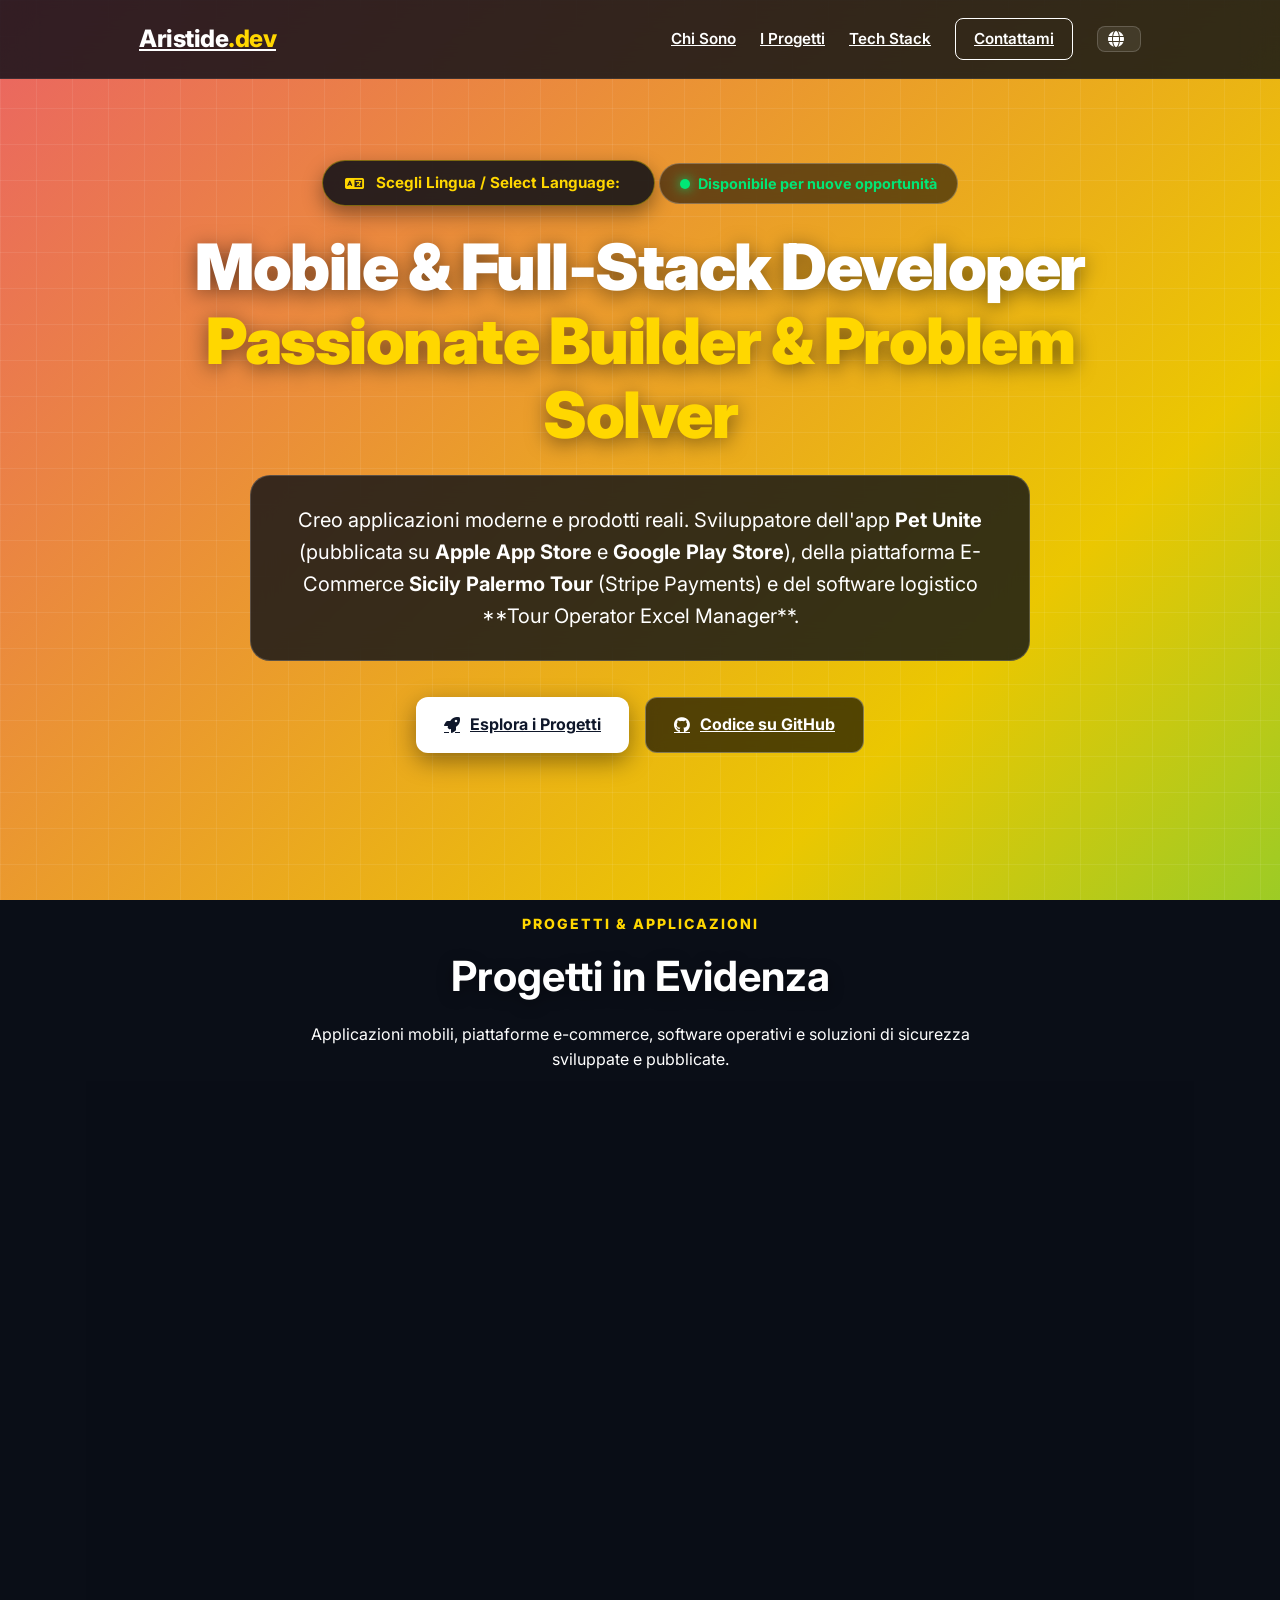
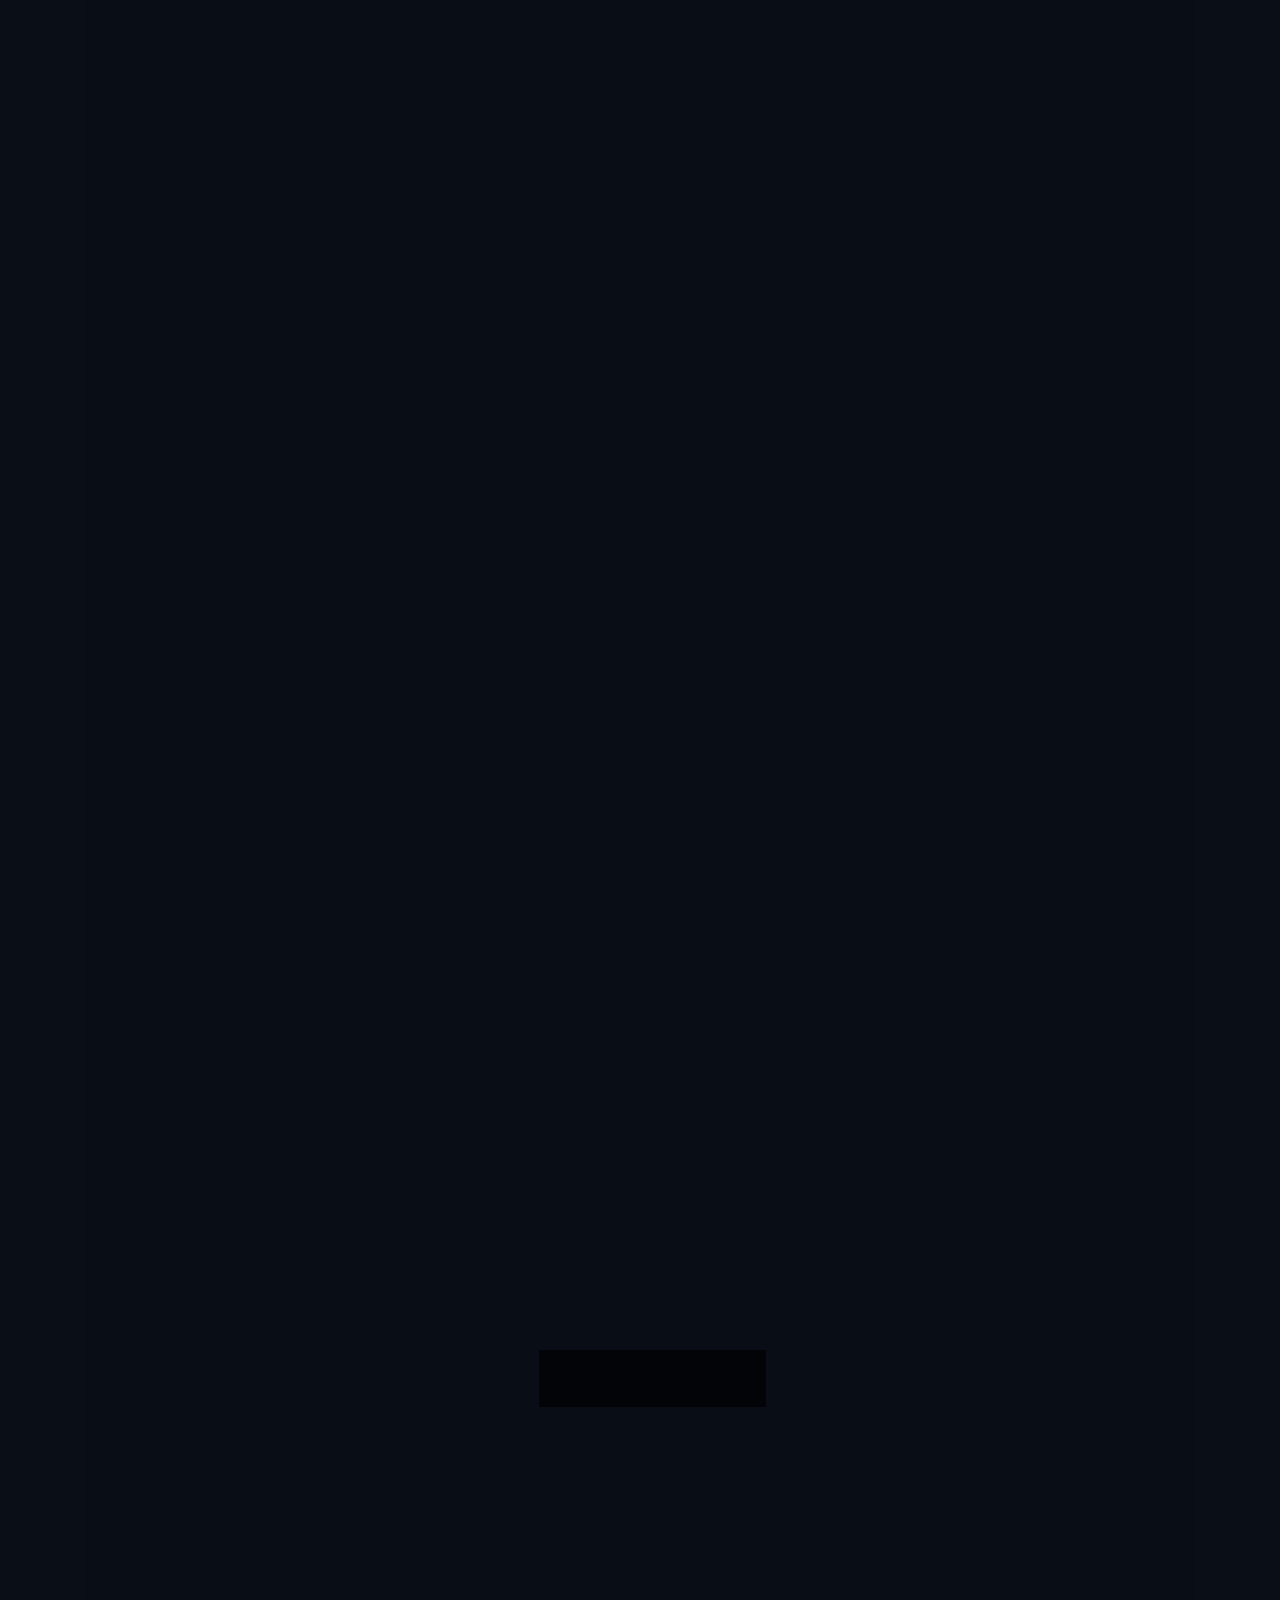
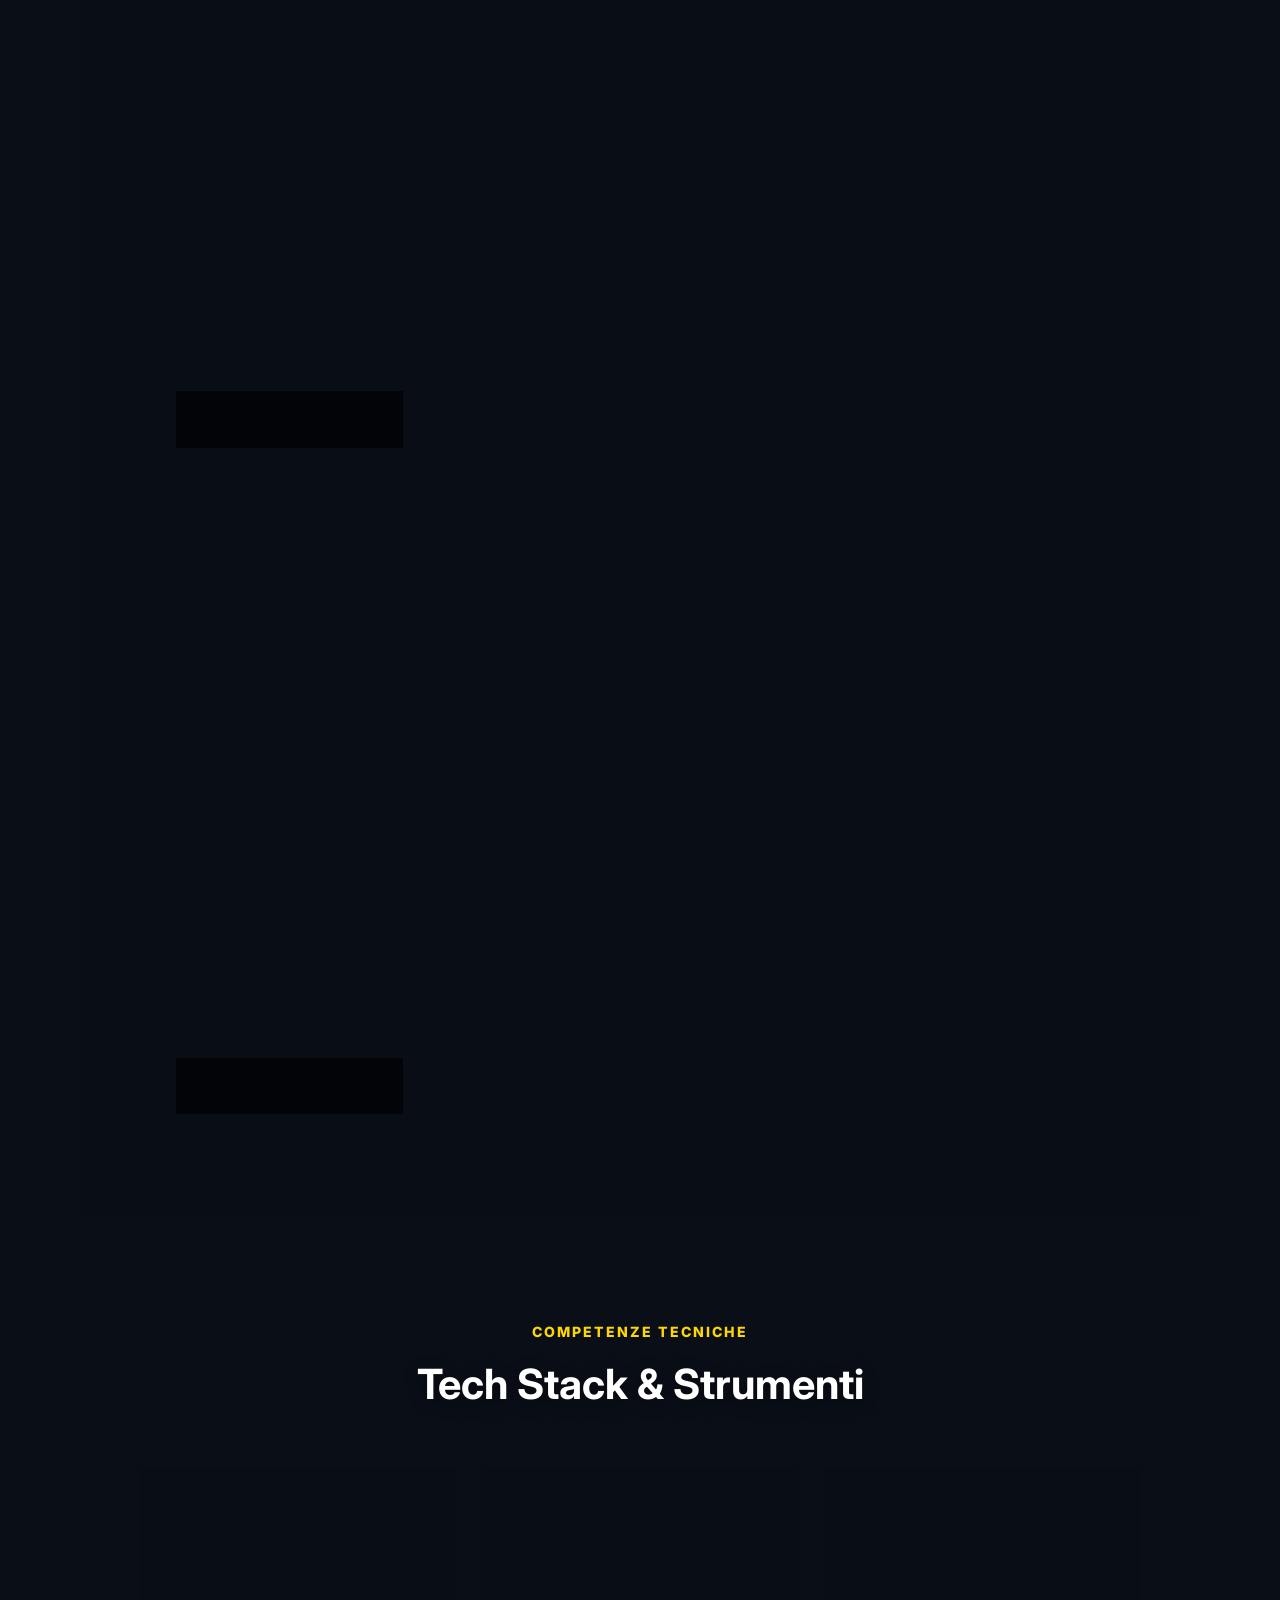
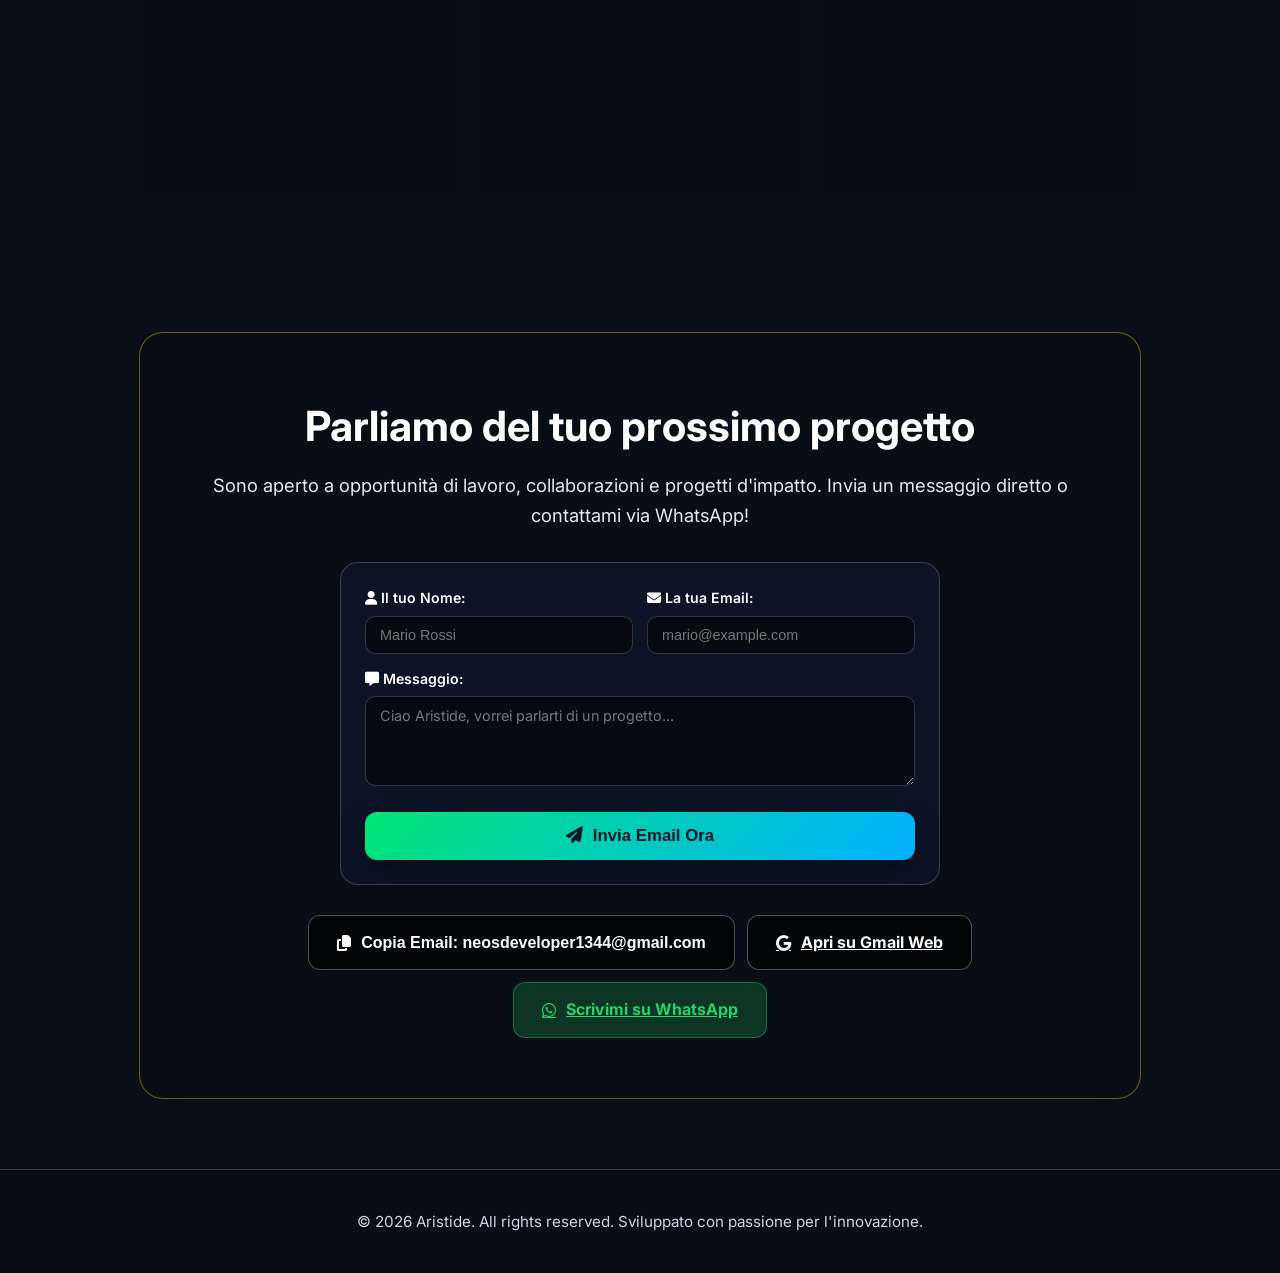
==== commit d33ae35a: "Aggiornamento Portfolio: logo ufficiale, card progetti ottimizzate, form contatti" ====
--- a/index.html
+++ b/index.html
@@ -150,36 +150,6 @@
                                     </div>
                                 </div>
 
-                                <!-- Code Snippet Box -->
-                                <div class="code-snippet-box" style="background: rgba(0,0,0,0.6); border: 1px solid var(--border-color); border-radius: 12px; padding: 20px; overflow-x: auto;">
-                                    <div style="display: flex; justify-content: space-between; align-items: center; margin-bottom: 12px; color: var(--accent-yellow); font-size: 0.9rem; font-weight: 700;">
-                                        <span><i class="fab fa-flutter"></i> Flutter & Dart — Background Notification Handler ("App Killed")</span>
-                                        <small style="color: var(--text-secondary);">lib/notific.dart</small>
-                                    </div>
-                                    <pre style="margin: 0; font-family: monospace; font-size: 0.88rem; color: #E2E8F0; line-height: 1.5;"><code>@pragma('vm:entry-point')
-Future&lt;void&gt; firebaseMessagingBackgroundHandler(RemoteMessage message) async {
-  await Firebase.initializeApp();
-  final localNotif = FlutterLocalNotificationsPlugin();
-
-  final data = message.data;
-  final bool isPetsitting = data['category'] == 'petsitting';
-
-  final androidDetails = AndroidNotificationDetails(
-    isPetsitting ? 'petsitting_channel' : 'high_importance_channel',
-    isPetsitting ? 'Notifiche Petsitting' : 'Notifiche Importanti',
-    importance: Importance.max,
-    priority: Priority.high,
-    color: isPetsitting ? const Color(0xFF00AAA0) : const Color(0xFF6366F1),
-  );
-
-  await localNotif.show(
-    message.hashCode,
-    data['title'] ?? 'PetUnite',
-    data['text'] ?? 'Nuova attività',
-    NotificationDetails(android: androidDetails),
-  );
-}</code></pre>
-                                </div>
                             </div>
                         </div>
 
@@ -188,19 +158,52 @@
             </div>
 
             <!-- Card 2: Sicily Palermo Tour -->
-            <div class="project-card featured-card">
+            <div class="project-card featured-card" id="spt-card">
                 <div class="project-badge">🛒 E-Commerce & Stripe Payments</div>
                 <div class="project-content">
                     <div class="project-text">
-                        <h3>🏝️ Sicily Palermo Tour — E-Commerce & Booking Platform</h3>
+                        <!-- Official Sicily Palermo Tour Logo -->
+                        <div class="spt-official-logo-box" style="margin-bottom: 20px;">
+                            <img src="img/spt_logo.svg" alt="Sicily Palermo Tour Logo Ufficiale" style="max-width: 480px; width: 100%; height: auto; display: block; filter: drop-shadow(0 6px 20px rgba(0,0,0,0.6));">
+                        </div>
                         <p class="project-description">
                             Piattaforma Web E-commerce sviluppata e gestita per la prenotazione online di tour e servizi turistici a Palermo e in Sicilia. Integra il gateway di pagamento <strong>Stripe</strong> per transazioni sicure, gestione itinerari, recensioni e modulo prenotazioni automatizzato.
                         </p>
 
-                        <div class="project-highlights">
-                            <div class="highlight-item"><i class="fas fa-check-circle"></i> Integrazione completa con <strong>Stripe Payment Gateway</strong> per pagamenti e checkout online</div>
-                            <div class="highlight-item"><i class="fas fa-check-circle"></i> Sistema di gestione prenotazioni, itinerari, recensioni e notifiche automatizzate</div>
-                            <div class="highlight-item"><i class="fas fa-check-circle"></i> Pannello Admin integrato per la gestione dei servizi e comunicazioni WhatsApp API</div>
+                        <!-- Quadrati delle Funzionalità Visive (al posto delle tre spunte verdi) -->
+                        <div class="spt-feature-squares-grid">
+                            <!-- Quadrato 1: Stripe Payments & Carte -->
+                            <div class="feature-square">
+                                <div class="square-icon-box stripe-gradient">
+                                    <i class="fab fa-stripe" style="font-size: 2.2rem; color: #FFFFFF;"></i>
+                                </div>
+                                <div class="square-content">
+                                    <h4>Stripe Payment Gateway</h4>
+                                    <p>Checkout sicuro SSL con carte di credito, debito, Apple Pay e notifiche di incasso in tempo reale.</p>
+                                </div>
+                            </div>
+
+                            <!-- Quadrato 2: Booking & Gestione Tour -->
+                            <div class="feature-square">
+                                <div class="square-icon-box booking-gradient">
+                                    <i class="fas fa-calendar-check" style="font-size: 1.8rem; color: #0F172A;"></i>
+                                </div>
+                                <div class="square-content">
+                                    <h4>Booking & Gestione Tour</h4>
+                                    <p>Calendario dinamico con scelta orari, posti disponibili, voucher automatici e recensioni turisti.</p>
+                                </div>
+                            </div>
+
+                            <!-- Quadrato 3: Pannello Admin -->
+                            <div class="feature-square">
+                                <div class="square-icon-box admin-gradient">
+                                    <i class="fas fa-user-shield" style="font-size: 1.8rem; color: #FFFFFF;"></i>
+                                </div>
+                                <div class="square-content">
+                                    <h4>Pannello Admin</h4>
+                                    <p>Dashboard gestionale riservata per monitorare gli ordini, gestire la disponibilità dei tour, le prenotazioni e i report clienti.</p>
+                                </div>
+                            </div>
                         </div>
 
                         <div class="tech-pills">
@@ -212,58 +215,16 @@
                             <span>Admin Panel</span>
                         </div>
 
-                        <div class="store-buttons" style="margin-bottom: 30px;">
-                            <a href="https://github.com/aristide-dev-web/sicily-palermo-tour" target="_blank" class="btn btn-primary">
+                        <!-- Bottoni di Azione (Sito Live & GitHub) -->
+                        <div class="store-buttons">
+                            <a href="https://sicilypalermotours.com/" target="_blank" class="btn btn-primary pulse-site-btn">
+                                <i class="fas fa-globe"></i> Clicca Qui per il Sito Web Ufficiale
+                            </a>
+                            <a href="https://github.com/aristide-dev-web/sicily-palermo-tour" target="_blank" class="btn btn-secondary">
                                 <i class="fab fa-github"></i> Repository GitHub
                             </a>
                         </div>
 
-                        <!-- Sezione Finestra Browser Mockup Pulita & Elegante -->
-                        <div class="media-section" style="border-top: 1px solid var(--border-color); padding-top: 24px; margin-top: 20px;">
-                            <h4 style="font-size: 1.35rem; color: var(--accent-yellow); margin-bottom: 16px;">
-                                📸 Piattaforma E-Commerce & Modulo Stripe
-                            </h4>
-
-                            <!-- Container Finestra Browser MacOS Style -->
-                            <div class="browser-mockup" style="border: 1px solid var(--border-color); border-radius: 16px; overflow: hidden; background: rgba(10, 14, 23, 0.95); box-shadow: 0 15px 35px rgba(0,0,0,0.6);">
-
-                                <!-- Header Browser (Barra URL) -->
-                                <div style="background: rgba(18, 25, 40, 0.95); padding: 12px 18px; display: flex; align-items: center; gap: 14px; border-bottom: 1px solid var(--border-color);">
-                                    <div style="display: flex; gap: 8px;">
-                                        <span style="width: 12px; height: 12px; background-color: #FF5F56; border-radius: 50%; display: inline-block;"></span>
-                                        <span style="width: 12px; height: 12px; background-color: #FFBD2E; border-radius: 50%; display: inline-block;"></span>
-                                        <span style="width: 12px; height: 12px; background-color: #27C93F; border-radius: 50%; display: inline-block;"></span>
-                                    </div>
-                                    <div style="flex: 1; background: rgba(0,0,0,0.5); border-radius: 8px; padding: 6px 14px; font-size: 0.85rem; font-family: monospace; color: var(--accent-yellow); display: flex; align-items: center; gap: 8px; border: 1px solid var(--border-color);">
-                                        <i class="fas fa-lock" style="color: #00E676; font-size: 0.75rem;"></i>
-                                        <span>https://sicilypalermotour.it</span>
-                                    </div>
-                                    <span style="background: rgba(103, 114, 229, 0.2); color: #6772E5; border: 1px solid rgba(103, 114, 229, 0.4); padding: 4px 10px; border-radius: 6px; font-size: 0.78rem; font-weight: 700;"><i class="fab fa-stripe"></i> Stripe Payments</span>
-                                </div>
-
-                                <!-- Contenuto Interno Browser (Senza Foto, Pulito & Minimale) -->
-                                <div style="padding: 24px;">
-                                    <div style="display: grid; grid-template-columns: repeat(auto-fit, minmax(200px, 1fr)); gap: 16px;">
-                                        <div style="background: rgba(0,0,0,0.4); border: 1px solid var(--border-color); border-radius: 12px; padding: 20px; text-align: center;">
-                                            <i class="fas fa-umbrella-beach" style="font-size: 2.2rem; color: var(--accent-yellow); margin-bottom: 12px;"></i>
-                                            <h5 style="color: #FFFFFF; font-size: 1.05rem; margin-bottom: 6px; font-weight: 700;">Palermo Centro & Tour</h5>
-                                            <p style="color: var(--text-secondary); font-size: 0.85rem;">Catalogo itinerari, escursioni e monumenti storici.</p>
-                                        </div>
-                                        <div style="background: rgba(0,0,0,0.4); border: 1px solid var(--border-color); border-radius: 12px; padding: 20px; text-align: center;">
-                                            <i class="fab fa-stripe" style="font-size: 2.5rem; color: #6772E5; margin-bottom: 8px;"></i>
-                                            <h5 style="color: #FFFFFF; font-size: 1.05rem; margin-bottom: 6px; font-weight: 700;">Stripe Payment Engine</h5>
-                                            <p style="color: var(--text-secondary); font-size: 0.85rem;">Checkout sicuro con pre-autorizzazione carta di credito.</p>
-                                        </div>
-                                        <div style="background: rgba(0,0,0,0.4); border: 1px solid var(--border-color); border-radius: 12px; padding: 20px; text-align: center;">
-                                            <i class="fas fa-calendar-check" style="font-size: 2.2rem; color: var(--accent-cyan); margin-bottom: 12px;"></i>
-                                            <h5 style="color: #FFFFFF; font-size: 1.05rem; margin-bottom: 6px; font-weight: 700;">Booking & Admin Dashboard</h5>
-                                            <p style="color: var(--text-secondary); font-size: 0.85rem;">Gestione prenotazioni, calendario e comunicazioni WhatsApp.</p>
-                                        </div>
-                                    </div>
-                                </div>
-
-                            </div>
-                        </div>
                     </div>
                 </div>
             </div>
@@ -273,27 +234,68 @@
                 <div class="project-badge">📊 Software Logistico & Data Processing</div>
                 <div class="project-content">
                     <div class="project-text">
-                        <h3>📊 Excel Tour Operator Manager — Gestione Liste, Presenze & Ristorazione</h3>
+                        <!-- Brand Header con Logo Icona Excel -->
+                        <div class="spt-brand-logo-container" style="display: flex; align-items: center; gap: 14px; margin-bottom: 16px; flex-wrap: wrap;">
+                            <div class="spt-logo-badge" style="width: 52px; height: 52px; background: linear-gradient(135deg, #10B981, #059669); border-radius: 14px; display: flex; align-items: center; justify-content: center; box-shadow: 0 8px 20px rgba(16, 185, 129, 0.35); flex-shrink: 0; border: 1px solid rgba(255, 255, 255, 0.3);">
+                                <i class="fas fa-file-excel" style="font-size: 1.8rem; color: #FFFFFF;"></i>
+                            </div>
+                            <div>
+                                <h3 style="font-size: 1.9rem; font-weight: 800; color: #FFFFFF; margin: 0; letter-spacing: -0.5px;">Excel Tour Operator Manager</h3>
+                                <span style="font-size: 0.92rem; color: #10B981; font-weight: 600;">Gestione Liste, Presenze, Ristorazione & Tasse</span>
+                            </div>
+                        </div>
+
                         <p class="project-description">
-                            Applicazione web di gestione operativa creata per il settore **Tour Operator**. Permette l'analisi ed elaborazione di elenchi Excel, spunta presenze/assenze in tempo reale, calcolo e gestione tasse di soggiorno, organizzazione automatizzata della disposizione dei tavoli al ristorante e conteggio incassi.
+                            Applicazione web di gestione operativa creata per il settore <strong>Tour Operator</strong>. Permette l'analisi ed elaborazione automatica di elenchi Excel (<code>.xlsx</code>, <code>.csv</code>), spunta presenze in tempo reale, calcolo e gestione tasse di soggiorno, organizzazione dei tavoli al ristorante e rendicontazione incassi.
                         </p>
 
-                        <div class="project-highlights">
-                            <div class="highlight-item"><i class="fas fa-check-circle"></i> <strong>Parser Excel & Segna Presenze</strong>: Lettura automatica file Excel ed aggiornamento elenchi presenti/assenti</div>
-                            <div class="highlight-item"><i class="fas fa-check-circle"></i> <strong>Gestione Ristorazione & Tavoli</strong>: Algoritmo per il conteggio ed ordinamento posti al ristorante e postazioni</div>
-                            <div class="highlight-item"><i class="fas fa-check-circle"></i> <strong>Modulo Pagamenti & Tasse</strong>: Calcolo automatico tasse di soggiorno e conteggio contanti/incassi</div>
+                        <!-- Quadrati delle Funzionalità Visive -->
+                        <div class="spt-feature-squares-grid">
+                            <!-- Quadrato 1: Parser Excel & Presenze -->
+                            <div class="feature-square">
+                                <div class="square-icon-box excel-gradient">
+                                    <i class="fas fa-file-excel" style="font-size: 1.8rem; color: #FFFFFF;"></i>
+                                </div>
+                                <div class="square-content">
+                                    <h4>Parser Excel & Presenze</h4>
+                                    <p>Lettura ed elaborazione automatica file .xlsx / .csv con ricerca nominativi, spunta presenze e punti di raccolta.</p>
+                                </div>
+                            </div>
+
+                            <!-- Quadrato 2: Ristorazione & Tavoli -->
+                            <div class="feature-square">
+                                <div class="square-icon-box restaurant-gradient">
+                                    <i class="fas fa-utensils" style="font-size: 1.7rem; color: #FFFFFF;"></i>
+                                </div>
+                                <div class="square-content">
+                                    <h4>Ristorazione & Tavoli</h4>
+                                    <p>Gestione e ripartizione automatizzata dei tavoli per i gruppi, preferenze pasti ed organizzazione posti.</p>
+                                </div>
+                            </div>
+
+                            <!-- Quadrato 3: Tasse, Pagamenti & PDF -->
+                            <div class="feature-square">
+                                <div class="square-icon-box tax-gradient">
+                                    <i class="fas fa-calculator" style="font-size: 1.7rem; color: #FFFFFF;"></i>
+                                </div>
+                                <div class="square-content">
+                                    <h4>Tasse, Pagamenti & PDF</h4>
+                                    <p>Calcolo automatico tasse di soggiorno, saldi incassi contanti/carte ed esportazione report PDF pronti alla stampa.</p>
+                                </div>
+                            </div>
                         </div>
 
                         <div class="tech-pills">
                             <span>JavaScript ES6+</span>
                             <span>Excel Data Parser</span>
+                            <span>SheetJS API</span>
                             <span>Tour Operating Logistics</span>
                             <span>HTML5/CSS3</span>
-                            <span>Modular JS</span>
-                        </div>
-
-                        <div class="store-buttons" style="margin-bottom: 30px;">
-                            <a href="https://github.com/aristide-dev-web/sicily-palermo-tour" target="_blank" class="btn btn-primary">
+                            <span>PDF Export</span>
+                        </div>
+
+                        <div class="store-buttons">
+                            <a href="https://github.com/cqfp1310-cyber/excell-app" target="_blank" class="btn btn-secondary">
                                 <i class="fab fa-github"></i> Repository GitHub
                             </a>
                         </div>
@@ -306,27 +308,68 @@
                 <div class="project-badge">🛡️ Backend & Cybersecurity</div>
                 <div class="project-content">
                     <div class="project-text">
-                        <h3>🛡️ WAN Security Server — Sistema Server & Sicurezza di Rete</h3>
+                        <!-- Brand Header con Logo Icona Security -->
+                        <div class="spt-brand-logo-container" style="display: flex; align-items: center; gap: 14px; margin-bottom: 16px; flex-wrap: wrap;">
+                            <div class="spt-logo-badge" style="width: 52px; height: 52px; background: linear-gradient(135deg, #00E5FF, #6366F1); border-radius: 14px; display: flex; align-items: center; justify-content: center; box-shadow: 0 8px 20px rgba(0, 229, 255, 0.35); flex-shrink: 0; border: 1px solid rgba(255, 255, 255, 0.3);">
+                                <i class="fas fa-shield-alt" style="font-size: 1.8rem; color: #FFFFFF;"></i>
+                            </div>
+                            <div>
+                                <h3 style="font-size: 1.9rem; font-weight: 800; color: #FFFFFF; margin: 0; letter-spacing: -0.5px;">WAN Security Server</h3>
+                                <span style="font-size: 0.92rem; color: #00E5FF; font-weight: 600;">NVR Personale, Stream Video RTSP & Cifratura WAN</span>
+                            </div>
+                        </div>
+
                         <p class="project-description">
-                            Sistema di gestione e monitoraggio della sicurezza di rete per connessioni WAN. Sviluppato per la protezione dei dati, crittografia dei flussi e prevenzione degli accessi non autorizzati.
+                            Sistema di videosorveglianza <strong>NVR privato</strong> sviluppato per la gestione ed archiviazione autonoma dei flussi video di telecamere IP (TP-Link Tapo), senza dipendere da servizi cloud a pagamento e garantendo la crittografia dei flussi su rete WAN.
                         </p>
 
-                        <div class="project-highlights">
-                            <div class="highlight-item"><i class="fas fa-check-circle"></i> Protezione e cifratura delle comunicazioni di rete WAN</div>
-                            <div class="highlight-item"><i class="fas fa-check-circle"></i> Monitoraggio attivo dei log e prevenzione intrusioni</div>
-                            <div class="highlight-item"><i class="fas fa-check-circle"></i> Architettura backend ad alte prestazioni</div>
+                        <!-- Quadrati delle Funzionalità Visive -->
+                        <div class="spt-feature-squares-grid">
+                            <!-- Quadrato 1: Gestione Flussi Video NVR -->
+                            <div class="feature-square">
+                                <div class="square-icon-box security-cyan-gradient">
+                                    <i class="fas fa-video" style="font-size: 1.6rem; color: #FFFFFF;"></i>
+                                </div>
+                                <div class="square-content">
+                                    <h4>Stream Video RTSP & NVR</h4>
+                                    <p>Streaming H.264/RTSP in tempo reale, registrazione continua e monitoraggio multi-camera IP.</p>
+                                </div>
+                            </div>
+
+                            <!-- Quadrato 2: Cifratura & Sicurezza WAN -->
+                            <div class="feature-square">
+                                <div class="square-icon-box encryption-shield-gradient">
+                                    <i class="fas fa-lock" style="font-size: 1.6rem; color: #FFFFFF;"></i>
+                                </div>
+                                <div class="square-content">
+                                    <h4>Cifratura & Tunnel WAN</h4>
+                                    <p>Protezione dei flussi di rete, comunicazioni cifrate e prevenzione di accessi non autorizzati.</p>
+                                </div>
+                            </div>
+
+                            <!-- Quadrato 3: Server Dedicato H24 -->
+                            <div class="feature-square">
+                                <div class="square-icon-box server-terminal-gradient">
+                                    <i class="fas fa-server" style="font-size: 1.6rem; color: #FFFFFF;"></i>
+                                </div>
+                                <div class="square-content">
+                                    <h4>Server Dedicato H24</h4>
+                                    <p>Architettura backend ad alte prestazioni con rotazione automatica dello spazio disco e log.</p>
+                                </div>
+                            </div>
                         </div>
 
                         <div class="tech-pills">
                             <span>Cybersecurity</span>
-                            <span>Backend</span>
-                            <span>Networking</span>
-                            <span>Node.js</span>
-                            <span>Encryption</span>
-                        </div>
-
-                        <div class="store-buttons" style="margin-bottom: 30px;">
-                            <a href="https://github.com/aristide-dev-web/wan-security-server" target="_blank" class="btn btn-primary">
+                            <span>NVR Video Streaming</span>
+                            <span>RTSP Protocol</span>
+                            <span>TP-Link Tapo API</span>
+                            <span>Networking WAN</span>
+                            <span>Data Encryption</span>
+                        </div>
+
+                        <div class="store-buttons">
+                            <a href="https://github.com/aristide-dev-web/wan-security-server" target="_blank" class="btn btn-secondary">
                                 <i class="fab fa-github"></i> Repository GitHub
                             </a>
                         </div>
@@ -384,11 +427,46 @@
         <div class="container">
             <div class="contact-box">
                 <h2>Parliamo del tuo prossimo progetto</h2>
-                <p>Sono aperto a opportunità di lavoro, collaborazioni e progetti d'impatto.</p>
-                <div class="contact-buttons">
-                    <a href="mailto:neosdeveloper1344@gmail.com" class="btn btn-primary"><i class="fas fa-envelope"></i> Invia una Email</a>
-                    <a href="https://wa.me/393339992884" target="_blank" class="btn btn-secondary" style="background: rgba(37, 211, 102, 0.2); border-color: rgba(37, 211, 102, 0.4); color: #25D366;"><i class="fab fa-whatsapp"></i> Scrivimi su WhatsApp</a>
-                    <a href="https://github.com/aristide-dev-web" target="_blank" class="btn btn-secondary"><i class="fab fa-github"></i> GitHub</a>
+                <p>Sono aperto a opportunità di lavoro, collaborazioni e progetti d'impatto. Invia un messaggio diretto o contattami via WhatsApp!</p>
+
+                <!-- Form di Contatto Diretto Email -->
+                <form action="https://formsubmit.co/neosdeveloper1344@gmail.com" method="POST" class="contact-email-form" style="max-width: 600px; margin: 0 auto 30px; text-align: left; background: rgba(15, 23, 42, 0.85); padding: 24px; border-radius: 18px; border: 1px solid var(--border-color);">
+                    <!-- Previene Captcha & Spam Redirect -->
+                    <input type="hidden" name="_captcha" value="false">
+                    <input type="hidden" name="_subject" value="Nuovo Messaggio dal Portfolio Aristide.dev!">
+
+                    <div style="display: grid; grid-template-columns: repeat(auto-fit, minmax(220px, 1fr)); gap: 14px; margin-bottom: 14px;">
+                        <div>
+                            <label for="contact-name" style="display: block; font-size: 0.88rem; color: #FFFFFF; font-weight: 600; margin-bottom: 6px;"><i class="fas fa-user"></i> Il tuo Nome:</label>
+                            <input type="text" id="contact-name" name="name" class="sim-input" placeholder="Mario Rossi" required>
+                        </div>
+                        <div>
+                            <label for="contact-email" style="display: block; font-size: 0.88rem; color: #FFFFFF; font-weight: 600; margin-bottom: 6px;"><i class="fas fa-envelope"></i> La tua Email:</label>
+                            <input type="email" id="contact-email" name="email" class="sim-input" placeholder="mario@example.com" required>
+                        </div>
+                    </div>
+
+                    <div style="margin-bottom: 18px;">
+                        <label for="contact-message" style="display: block; font-size: 0.88rem; color: #FFFFFF; font-weight: 600; margin-bottom: 6px;"><i class="fas fa-comment-alt"></i> Messaggio:</label>
+                        <textarea id="contact-message" name="message" class="sim-input" rows="4" placeholder="Ciao Aristide, vorrei parlarti di un progetto..." required style="resize: vertical; font-family: inherit;"></textarea>
+                    </div>
+
+                    <button type="submit" class="btn btn-primary" style="width: 100%; justify-content: center; background: linear-gradient(135deg, #00E676, #00B0FF); color: #0F172A; font-weight: 800; border: none; font-size: 1.05rem;">
+                        <i class="fas fa-paper-plane"></i> Invia Email Ora
+                    </button>
+                </form>
+
+                <!-- Azioni Rapide Alternative (Copia Email, Gmail Web, WhatsApp, GitHub) -->
+                <div class="contact-buttons" style="flex-wrap: wrap; justify-content: center; gap: 12px;">
+                    <button type="button" class="btn btn-secondary" onclick="copyEmailToClipboard()" id="copy-email-btn" title="Clicca per copiare l'indirizzo email">
+                        <i class="fas fa-copy"></i> Copia Email: neosdeveloper1344@gmail.com
+                    </button>
+                    <a href="https://mail.google.com/mail/?view=cm&fs=1&to=neosdeveloper1344@gmail.com" target="_blank" class="btn btn-secondary">
+                        <i class="fab fa-google"></i> Apri su Gmail Web
+                    </a>
+                    <a href="https://wa.me/393339992884" target="_blank" class="btn btn-secondary" style="background: rgba(37, 211, 102, 0.2); border-color: rgba(37, 211, 102, 0.4); color: #25D366;">
+                        <i class="fab fa-whatsapp"></i> Scrivimi su WhatsApp
+                    </a>
                 </div>
             </div>
         </div>
--- a/style.css
+++ b/style.css
@@ -590,3 +590,584 @@
         align-items: stretch;
     }
 }
+
+/* ==========================================================================
+   Sicily Palermo Tour Feature Squares Grid & Site Link Button
+   ========================================================================== */
+
+.spt-feature-squares-grid {
+    display: grid;
+    grid-template-columns: repeat(auto-fit, minmax(240px, 1fr));
+    gap: 16px;
+    margin-top: 20px;
+    margin-bottom: 24px;
+}
+
+.feature-square {
+    background: rgba(15, 23, 42, 0.85);
+    border: 1px solid var(--border-color);
+    border-radius: 16px;
+    padding: 18px;
+    display: flex;
+    align-items: flex-start;
+    gap: 14px;
+    transition: all 0.3s ease;
+}
+
+.feature-square:hover {
+    transform: translateY(-3px);
+    border-color: rgba(255, 215, 0, 0.5);
+    background: rgba(30, 41, 59, 0.95);
+    box-shadow: 0 10px 25px rgba(0, 0, 0, 0.5);
+}
+
+.square-icon-box {
+    width: 48px;
+    height: 48px;
+    border-radius: 12px;
+    display: flex;
+    align-items: center;
+    justify-content: center;
+    flex-shrink: 0;
+    box-shadow: 0 6px 15px rgba(0, 0, 0, 0.4);
+}
+
+.stripe-gradient {
+    background: linear-gradient(135deg, #6772E5, #5469D4);
+}
+
+.booking-gradient {
+    background: linear-gradient(135deg, #FFD700, #FF9100);
+}
+
+.admin-gradient {
+    background: linear-gradient(135deg, #00E5FF, #00838F);
+}
+
+.excel-gradient {
+    background: linear-gradient(135deg, #10B981, #059669);
+}
+
+.restaurant-gradient {
+    background: linear-gradient(135deg, #F59E0B, #D97706);
+}
+
+.tax-gradient {
+    background: linear-gradient(135deg, #3B82F6, #1D4ED8);
+}
+
+.security-cyan-gradient {
+    background: linear-gradient(135deg, #00E5FF, #00838F);
+}
+
+.encryption-shield-gradient {
+    background: linear-gradient(135deg, #6366F1, #4338CA);
+}
+
+.server-terminal-gradient {
+    background: linear-gradient(135deg, #10B981, #047857);
+}
+
+.whatsapp-gradient {
+    background: linear-gradient(135deg, #25D366, #128C7E);
+}
+
+.square-content h4 {
+    font-size: 1.02rem;
+    color: #FFFFFF;
+    margin-bottom: 4px;
+    font-weight: 700;
+}
+
+.square-content p {
+    font-size: 0.85rem;
+    color: var(--text-secondary);
+    line-height: 1.45;
+    margin: 0;
+}
+
+/* Pulsante Animato "Scopri il mio sito qui" */
+.pulse-site-btn {
+    background: linear-gradient(135deg, #00E676, #00B0FF) !important;
+    color: #0F172A !important;
+    border: none !important;
+    font-weight: 800 !important;
+    box-shadow: 0 6px 20px rgba(0, 230, 118, 0.4) !important;
+    transition: all 0.3s ease !important;
+}
+
+.pulse-site-btn:hover {
+    transform: translateY(-3px) scale(1.02) !important;
+    box-shadow: 0 10px 28px rgba(0, 230, 118, 0.6) !important;
+    background: linear-gradient(135deg, #FFD700, #00E676) !important;
+}
+
+/* ==========================================================================
+   Sicily Palermo Tour Single Featured Showcase
+   ========================================================================== */
+
+.spt-single-showcase-card {
+    background: rgba(10, 14, 23, 0.9);
+    border: 1px solid rgba(255, 215, 0, 0.4);
+    border-radius: 18px;
+    overflow: hidden;
+    display: grid;
+    grid-template-columns: 1fr 1fr;
+    gap: 24px;
+    align-items: center;
+    padding: 20px;
+    box-shadow: 0 12px 30px rgba(0, 0, 0, 0.6);
+    transition: transform 0.3s ease, border-color 0.3s ease;
+}
+
+.spt-single-showcase-card:hover {
+    transform: translateY(-3px);
+    border-color: var(--accent-yellow);
+}
+
+@media (max-width: 768px) {
+    .spt-single-showcase-card {
+        grid-template-columns: 1fr;
+    }
+}
+
+.spt-showcase-media {
+    position: relative;
+    border-radius: 14px;
+    overflow: hidden;
+    height: 260px;
+    border: 1px solid var(--border-color);
+}
+
+.spt-showcase-media img {
+    width: 100%;
+    height: 100%;
+    object-fit: cover;
+    display: block;
+    transition: transform 0.4s ease;
+}
+
+.spt-single-showcase-card:hover .spt-showcase-media img {
+    transform: scale(1.05);
+}
+
+.spt-showcase-body h4 {
+    font-size: 1.3rem;
+    color: var(--accent-yellow);
+    margin-bottom: 10px;
+}
+
+.spt-showcase-body p {
+    font-size: 0.95rem;
+    color: var(--text-secondary);
+    line-height: 1.6;
+    margin-bottom: 14px;
+}
+
+.media-badge {
+    position: absolute;
+    padding: 5px 12px;
+    border-radius: 14px;
+    font-size: 0.75rem;
+    font-weight: 800;
+    backdrop-filter: blur(8px);
+    box-shadow: 0 4px 12px rgba(0,0,0,0.4);
+}
+
+.badge-gold {
+    top: 10px;
+    left: 10px;
+    background: rgba(10, 14, 23, 0.85);
+    color: var(--accent-yellow);
+    border: 1px solid rgba(255, 215, 0, 0.4);
+}
+
+.badge-bottom {
+    bottom: 10px;
+    right: 10px;
+    background: #FFD700;
+    color: #0F172A;
+}
+
+.spt-mini-list {
+    list-style: none;
+    display: flex;
+    flex-direction: column;
+    gap: 6px;
+    font-size: 0.88rem;
+    color: #FFFFFF;
+}
+
+.spt-mini-list li i {
+    color: #00E676;
+    margin-right: 6px;
+}
+
+
+/* ==========================================================================
+   Poster Modal & Booking Simulator Styling
+   ========================================================================== */
+
+.poster-clickable {
+    cursor: pointer;
+}
+
+.poster-hover-overlay {
+    position: absolute;
+    top: 0;
+    left: 0;
+    width: 100%;
+    height: 100%;
+    background: rgba(10, 14, 23, 0.7);
+    display: flex;
+    flex-direction: column;
+    align-items: center;
+    justify-content: center;
+    opacity: 0;
+    transition: opacity 0.3s ease;
+    backdrop-filter: blur(4px);
+}
+
+.poster-clickable:hover .poster-hover-overlay {
+    opacity: 1;
+}
+
+/* Modal Overlay & Container */
+.spt-modal-overlay {
+    position: fixed;
+    top: 0;
+    left: 0;
+    width: 100vw;
+    height: 100vh;
+    background: rgba(0, 0, 0, 0.85);
+    backdrop-filter: blur(12px);
+    z-index: 9999;
+    display: none;
+    align-items: center;
+    justify-content: center;
+    padding: 20px;
+    animation: fadeInModal 0.3s ease forwards;
+}
+
+.spt-modal-overlay.active {
+    display: flex;
+}
+
+@keyframes fadeInModal {
+    from { opacity: 0; transform: scale(0.96); }
+    to { opacity: 1; transform: scale(1); }
+}
+
+.spt-modal-container {
+    background: rgba(15, 23, 42, 0.98);
+    border: 1px solid rgba(255, 215, 0, 0.5);
+    border-radius: 20px;
+    max-width: 950px;
+    width: 100%;
+    max-height: 90vh;
+    overflow-y: auto;
+    position: relative;
+    box-shadow: 0 25px 50px rgba(0, 0, 0, 0.8);
+    padding: 28px;
+}
+
+.spt-modal-close {
+    position: absolute;
+    top: 18px;
+    right: 22px;
+    background: rgba(255, 255, 255, 0.1);
+    border: 1px solid var(--border-color);
+    color: #FFFFFF;
+    font-size: 1.8rem;
+    width: 40px;
+    height: 40px;
+    border-radius: 50%;
+    cursor: pointer;
+    display: flex;
+    align-items: center;
+    justify-content: center;
+    transition: all 0.2s ease;
+    z-index: 10;
+}
+
+.spt-modal-close:hover {
+    background: rgba(255, 95, 86, 0.8);
+    border-color: #FF5F56;
+}
+
+.spt-modal-grid {
+    display: grid;
+    grid-template-columns: 1fr 1fr;
+    gap: 28px;
+    align-items: start;
+}
+
+@media (max-width: 768px) {
+    .spt-modal-grid {
+        grid-template-columns: 1fr;
+    }
+}
+
+.spt-modal-poster-box {
+    position: relative;
+    border-radius: 14px;
+    overflow: hidden;
+    border: 1px solid var(--border-color);
+    box-shadow: 0 10px 30px rgba(0, 0, 0, 0.6);
+}
+
+.spt-modal-poster-box img {
+    width: 100%;
+    max-height: 520px;
+    object-fit: contain;
+    background: #000000;
+    display: block;
+}
+
+.poster-overlay-badge {
+    position: absolute;
+    bottom: 12px;
+    left: 12px;
+    background: rgba(10, 14, 23, 0.85);
+    border: 1px solid var(--border-color);
+    padding: 6px 14px;
+    border-radius: 20px;
+    font-size: 0.82rem;
+    color: var(--accent-yellow);
+    font-weight: 700;
+}
+
+.booking-header {
+    margin-bottom: 20px;
+}
+
+.booking-tag {
+    background: rgba(255, 215, 0, 0.18);
+    color: var(--accent-yellow);
+    border: 1px solid rgba(255, 215, 0, 0.4);
+    padding: 4px 12px;
+    border-radius: 12px;
+    font-size: 0.78rem;
+    font-weight: 800;
+    display: inline-block;
+    margin-bottom: 8px;
+}
+
+.booking-header h3 {
+    font-size: 1.35rem;
+    color: #FFFFFF;
+    margin-bottom: 6px;
+}
+
+.booking-sub {
+    font-size: 0.88rem;
+    color: var(--text-secondary);
+}
+
+.form-group {
+    margin-bottom: 16px;
+}
+
+.form-group label {
+    display: block;
+    font-size: 0.85rem;
+    color: #FFFFFF;
+    font-weight: 600;
+    margin-bottom: 6px;
+}
+
+.sim-input {
+    width: 100%;
+    background: rgba(0, 0, 0, 0.5);
+    border: 1px solid var(--border-color);
+    border-radius: 10px;
+    padding: 10px 14px;
+    color: #FFFFFF;
+    font-size: 0.9rem;
+    outline: none;
+    transition: border-color 0.2s ease;
+}
+
+.sim-input:focus {
+    border-color: var(--accent-yellow);
+}
+
+.sim-stepper {
+    display: flex;
+    align-items: center;
+    gap: 12px;
+    background: rgba(0, 0, 0, 0.5);
+    border: 1px solid var(--border-color);
+    padding: 8px 14px;
+    border-radius: 10px;
+}
+
+.stepper-btn {
+    width: 32px;
+    height: 32px;
+    background: rgba(255, 255, 255, 0.15);
+    border: 1px solid var(--border-color);
+    color: #FFFFFF;
+    font-size: 1.2rem;
+    font-weight: 700;
+    border-radius: 8px;
+    cursor: pointer;
+    display: flex;
+    align-items: center;
+    justify-content: center;
+    transition: background 0.2s ease;
+}
+
+.stepper-btn:hover {
+    background: var(--accent-yellow);
+    color: #0F172A;
+}
+
+.stepper-val {
+    width: 40px;
+    text-align: center;
+    background: transparent;
+    border: none;
+    color: #FFFFFF;
+    font-weight: 700;
+    font-size: 1.1rem;
+}
+
+.sim-total-price {
+    margin-left: auto;
+    font-size: 0.9rem;
+    color: var(--text-secondary);
+}
+
+.sim-total-price strong {
+    color: var(--accent-yellow);
+    font-size: 1.15rem;
+}
+
+.form-row-2 {
+    display: grid;
+    grid-template-columns: 1fr 1fr;
+    gap: 12px;
+}
+
+.sim-payment-options {
+    display: flex;
+    flex-direction: column;
+    gap: 8px;
+}
+
+.pay-option {
+    display: flex;
+    align-items: center;
+    gap: 10px;
+    background: rgba(0, 0, 0, 0.4);
+    border: 1px solid var(--border-color);
+    padding: 10px 14px;
+    border-radius: 10px;
+    cursor: pointer;
+    transition: all 0.2s ease;
+    font-size: 0.88rem;
+    color: #FFFFFF;
+}
+
+.pay-option:hover, .pay-option.active {
+    border-color: #6772E5;
+    background: rgba(103, 114, 229, 0.15);
+}
+
+.sim-pay-btn {
+    width: 100%;
+    background: linear-gradient(135deg, #6772E5, #5469D4);
+    color: #FFFFFF;
+    border: none;
+    padding: 14px;
+    border-radius: 12px;
+    font-weight: 800;
+    font-size: 1rem;
+    cursor: pointer;
+    display: flex;
+    align-items: center;
+    justify-content: center;
+    gap: 10px;
+    margin-top: 8px;
+    box-shadow: 0 8px 20px rgba(103, 114, 229, 0.35);
+    transition: transform 0.2s ease;
+}
+
+.sim-pay-btn:hover {
+    transform: translateY(-2px);
+    box-shadow: 0 10px 25px rgba(103, 114, 229, 0.5);
+}
+
+/* Result Box / Voucher Confirmation */
+.sim-result-container {
+    animation: fadeInModal 0.35s ease forwards;
+}
+
+.result-success-badge {
+    text-align: center;
+    background: rgba(0, 230, 118, 0.12);
+    border: 1px solid rgba(0, 230, 118, 0.4);
+    border-radius: 16px;
+    padding: 18px;
+    margin-bottom: 20px;
+}
+
+.result-success-badge i {
+    font-size: 2.8rem;
+    color: #00E676;
+    margin-bottom: 8px;
+}
+
+.result-success-badge h4 {
+    color: #FFFFFF;
+    font-size: 1.25rem;
+    margin-bottom: 4px;
+}
+
+.result-success-badge p {
+    color: var(--text-secondary);
+    font-size: 0.85rem;
+    margin: 0;
+}
+
+.ticket-summary-card {
+    background: rgba(0, 0, 0, 0.6);
+    border: 1px dashed var(--accent-yellow);
+    border-radius: 14px;
+    padding: 18px;
+}
+
+.ticket-header {
+    display: flex;
+    justify-content: space-between;
+    align-items: center;
+    border-bottom: 1px solid var(--border-color);
+    padding-bottom: 10px;
+    margin-bottom: 12px;
+    font-size: 0.82rem;
+    color: var(--text-secondary);
+}
+
+.ticket-header strong {
+    color: var(--accent-yellow);
+    font-size: 1rem;
+}
+
+.ticket-body {
+    display: flex;
+    flex-direction: column;
+    gap: 8px;
+    font-size: 0.88rem;
+    color: #FFFFFF;
+    margin-bottom: 16px;
+}
+
+.ticket-qr-dummy {
+    text-align: center;
+    background: rgba(255, 255, 255, 0.05);
+    padding: 14px;
+    border-radius: 10px;
+}
+
+
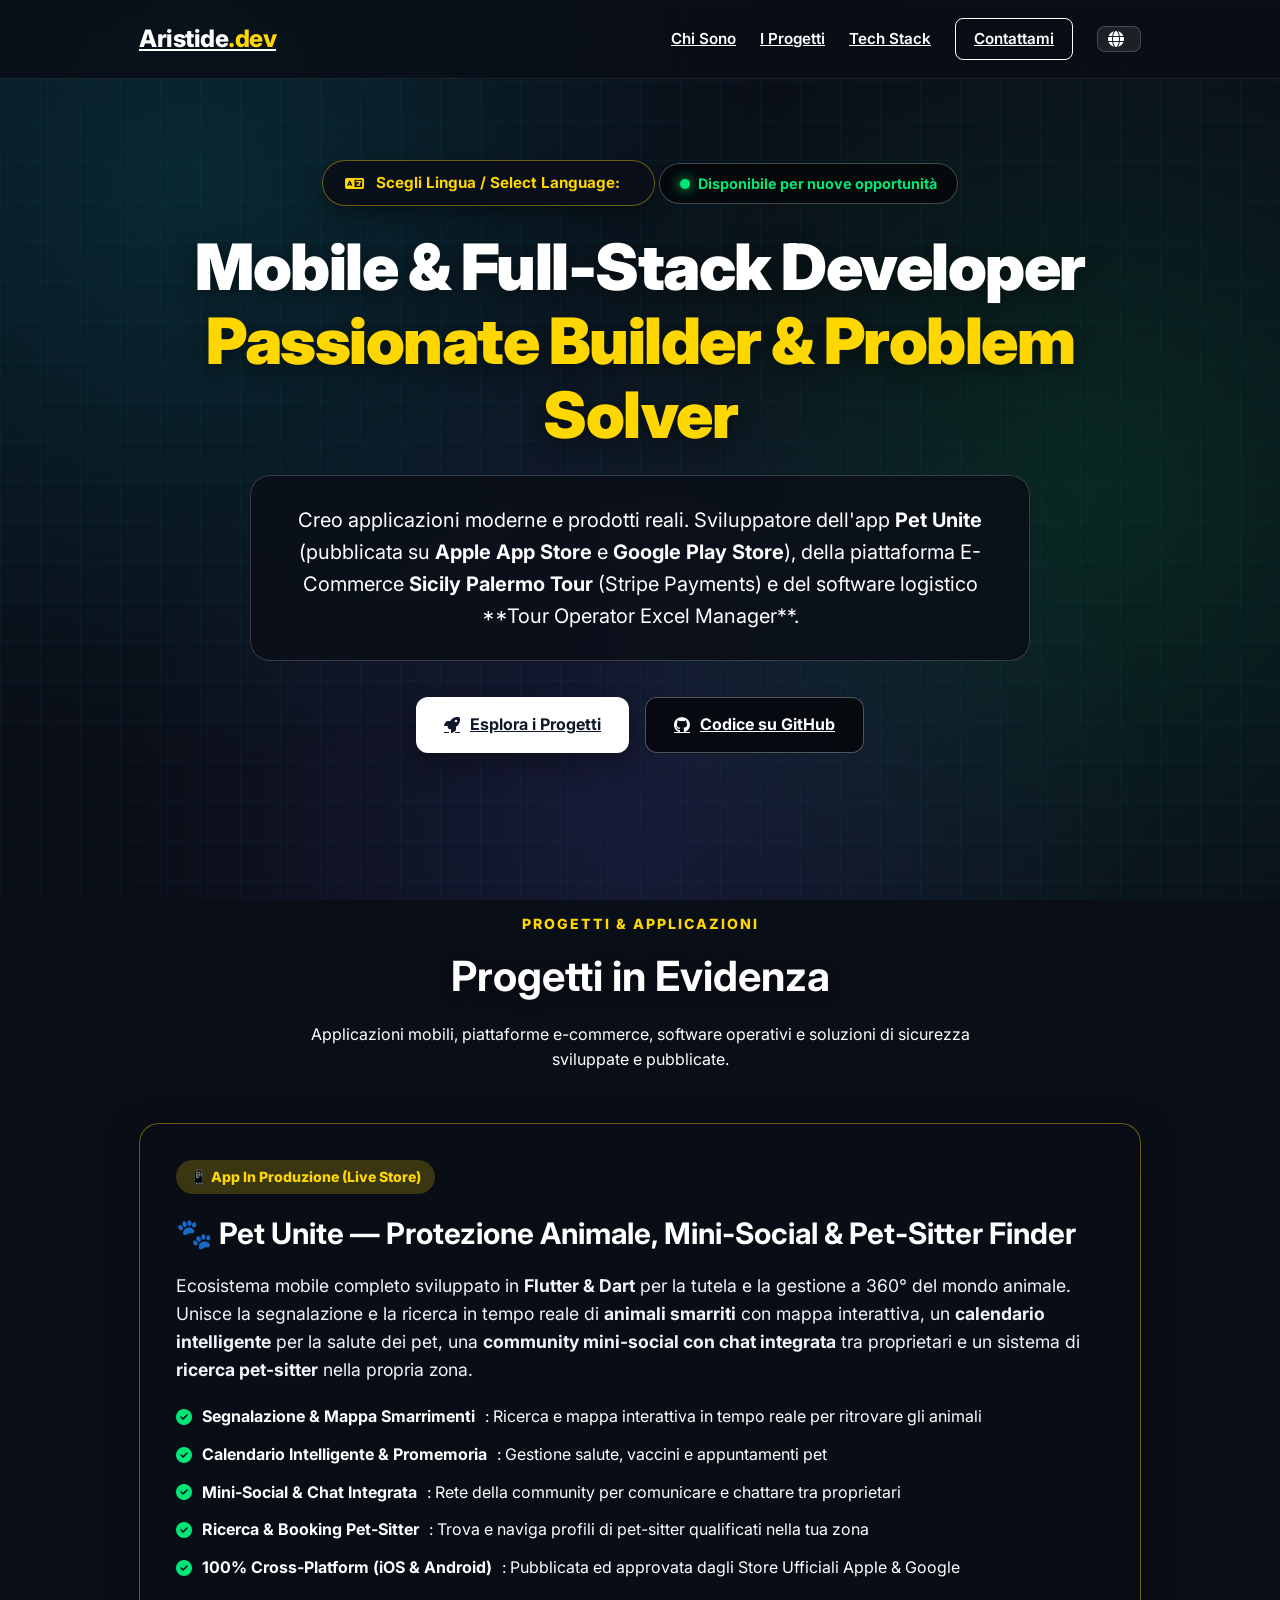
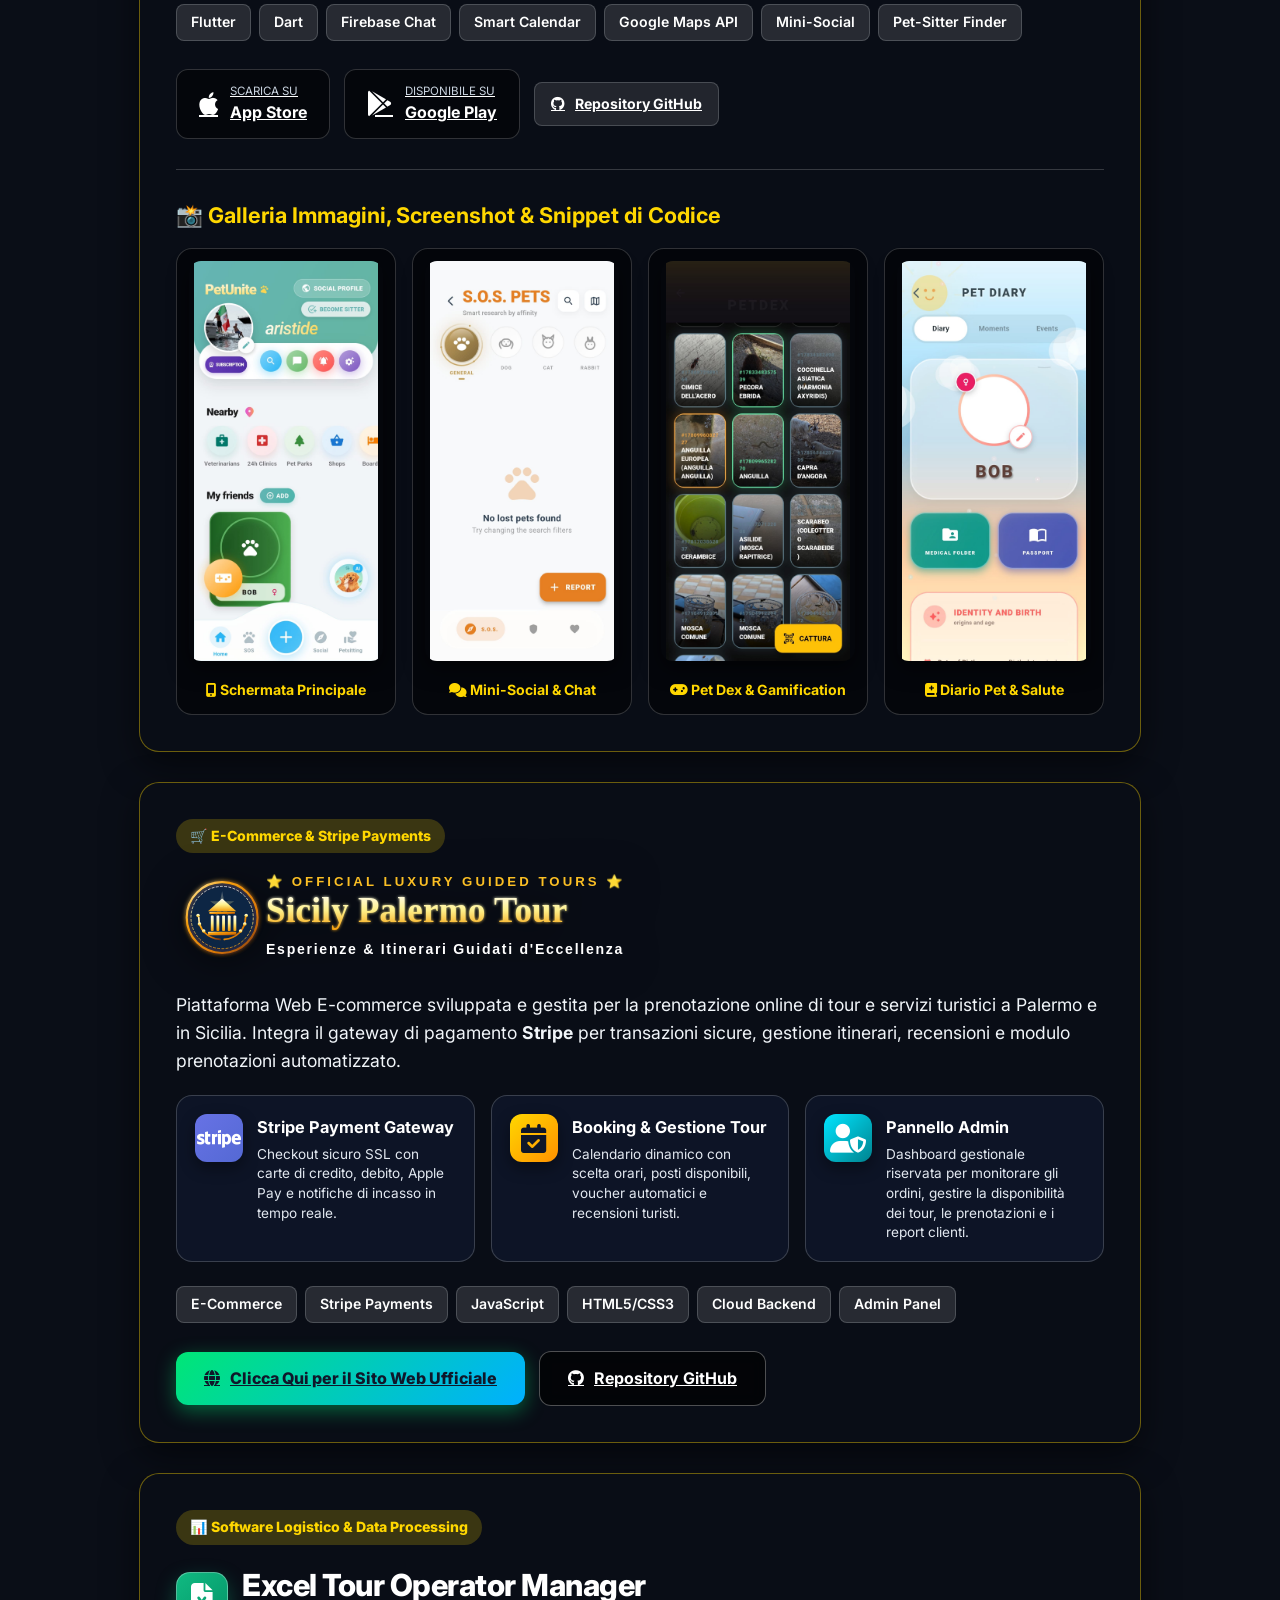
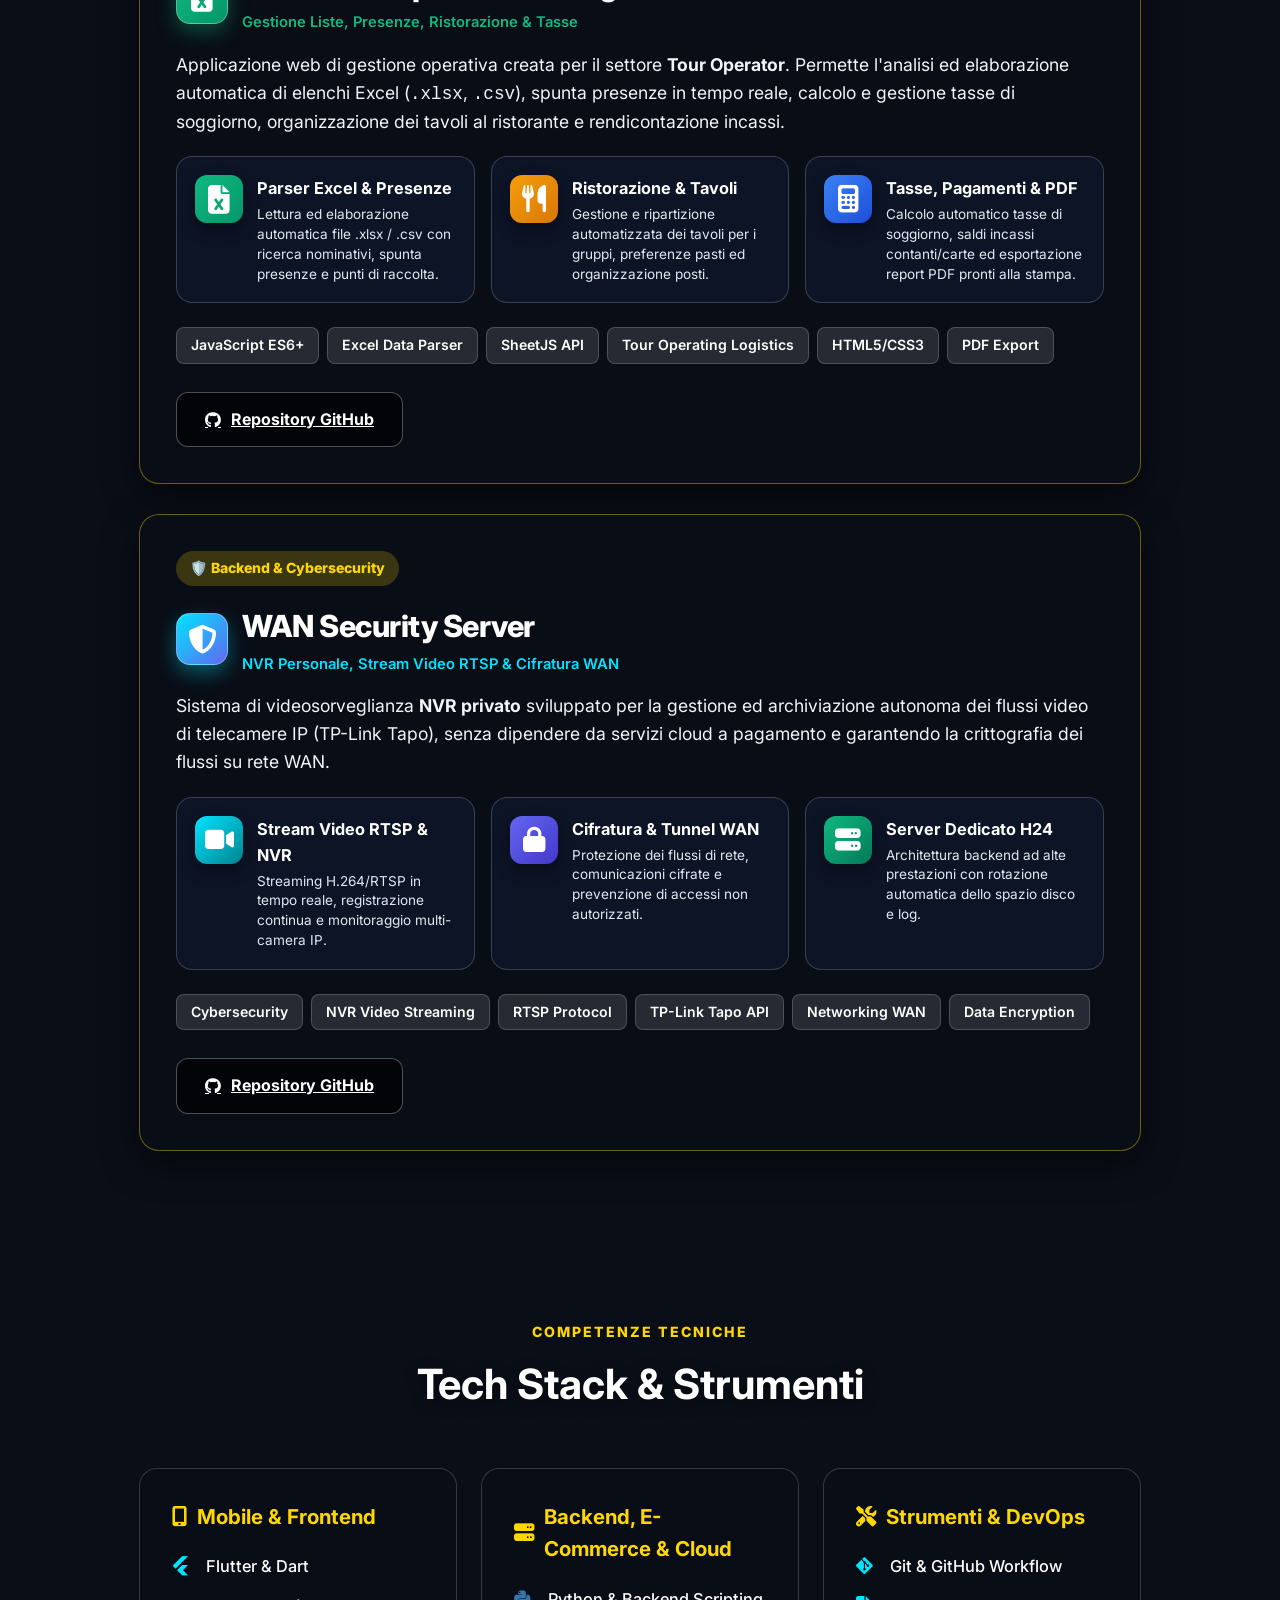
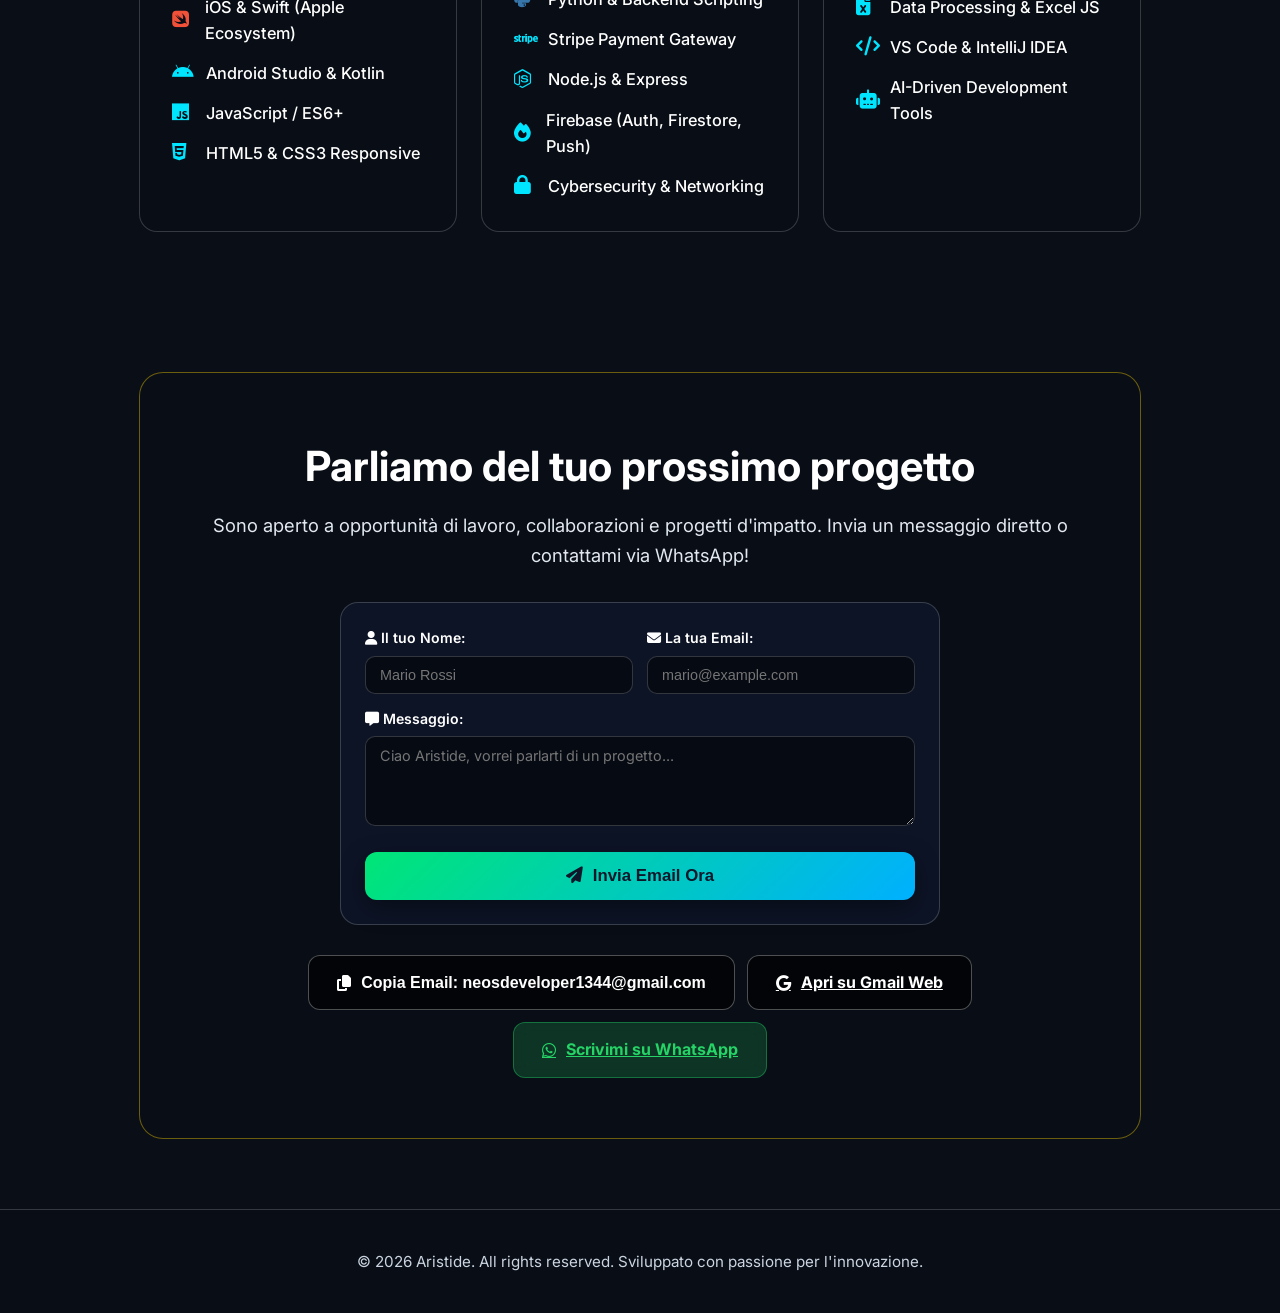
==== commit 2ca82e6d: "Add Python, Swift & iOS Ecosystem to Tech Stack" ====
--- a/index.html
+++ b/index.html
@@ -393,6 +393,7 @@
                     <h4><i class="fas fa-mobile-alt"></i> Mobile & Frontend</h4>
                     <ul>
                         <li><i class="fab fa-flutter"></i> Flutter & Dart</li>
+                        <li><i class="fab fa-swift" style="color: #F05138;"></i> iOS & Swift (Apple Ecosystem)</li>
                         <li><i class="fab fa-android"></i> Android Studio & Kotlin</li>
                         <li><i class="fab fa-js"></i> JavaScript / ES6+</li>
                         <li><i class="fab fa-html5"></i> HTML5 & CSS3 Responsive</li>
@@ -402,6 +403,7 @@
                 <div class="stack-category">
                     <h4><i class="fas fa-server"></i> Backend, E-Commerce & Cloud</h4>
                     <ul>
+                        <li><i class="fab fa-python" style="color: #3776AB;"></i> Python & Backend Scripting</li>
                         <li><i class="fab fa-stripe"></i> Stripe Payment Gateway</li>
                         <li><i class="fab fa-node-js"></i> Node.js & Express</li>
                         <li><i class="fas fa-fire"></i> Firebase (Auth, Firestore, Push)</li>
--- a/style.css
+++ b/style.css
@@ -31,7 +31,7 @@
     top: 0 !important; /* Previene lo spostamento di Google Translate */
 }
 
-/* 1. FIXED BACKGROUND ANIMATED CANVAS (ROSSO LEGGERO <-> VERDE) */
+/* 1. FIXED CYBER BACKGROUND CANVAS (DEEP OBSIDIAN + NEON GLOWS) */
 #bg-animated {
     position: fixed;
     top: 0;
@@ -39,14 +39,15 @@
     width: 100vw;
     height: 100vh;
     z-index: -2;
-    background: linear-gradient(135deg, #FF6B6B, #FFD700, #00E676, #FF6B6B, #00E676);
-    background-size: 300% 300%;
-    animation: redGreenMove 8s ease-in-out infinite alternate, hueRotateRedGreen 12s linear infinite;
+    background-color: #0A0E17;
+    background-image:
+        radial-gradient(circle at 15% 20%, rgba(0, 229, 255, 0.12) 0%, transparent 45%),
+        radial-gradient(circle at 85% 55%, rgba(0, 230, 118, 0.12) 0%, transparent 45%),
+        radial-gradient(circle at 50% 90%, rgba(99, 102, 241, 0.15) 0%, transparent 50%);
     pointer-events: none;
-    opacity: 0.92;
-}
-
-/* 2. FIXED GRID OVERLAY */
+}
+
+/* 2. FIXED CYBER MATRIX GRID OVERLAY */
 #bg-grid {
     position: fixed;
     top: 0;
@@ -55,9 +56,9 @@
     height: 100vh;
     z-index: -1;
     background-image:
-        linear-gradient(rgba(255, 255, 255, 0.08) 1px, transparent 1px),
-        linear-gradient(90deg, rgba(255, 255, 255, 0.08) 1px, transparent 1px);
-    background-size: 36px 36px;
+        linear-gradient(rgba(0, 229, 255, 0.04) 1px, transparent 1px),
+        linear-gradient(90deg, rgba(0, 229, 255, 0.04) 1px, transparent 1px);
+    background-size: 40px 40px;
     pointer-events: none;
 }
 
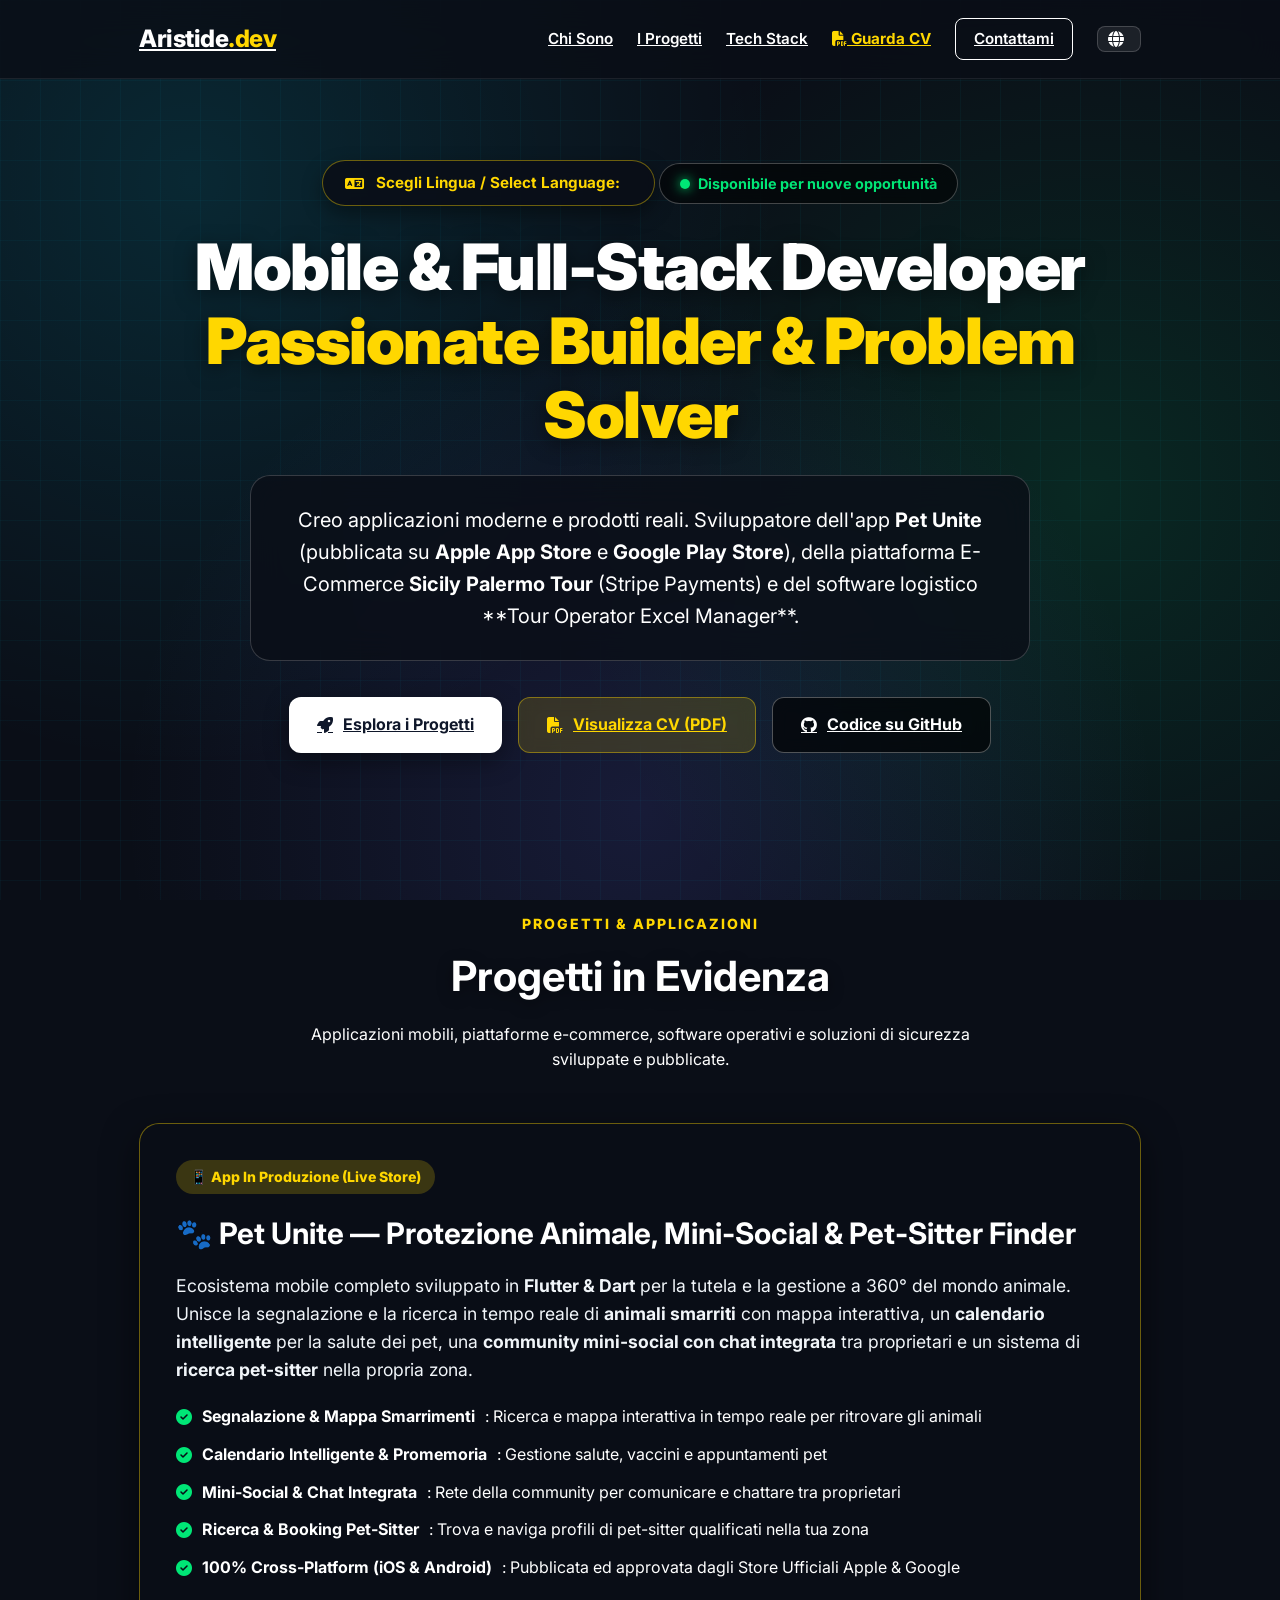
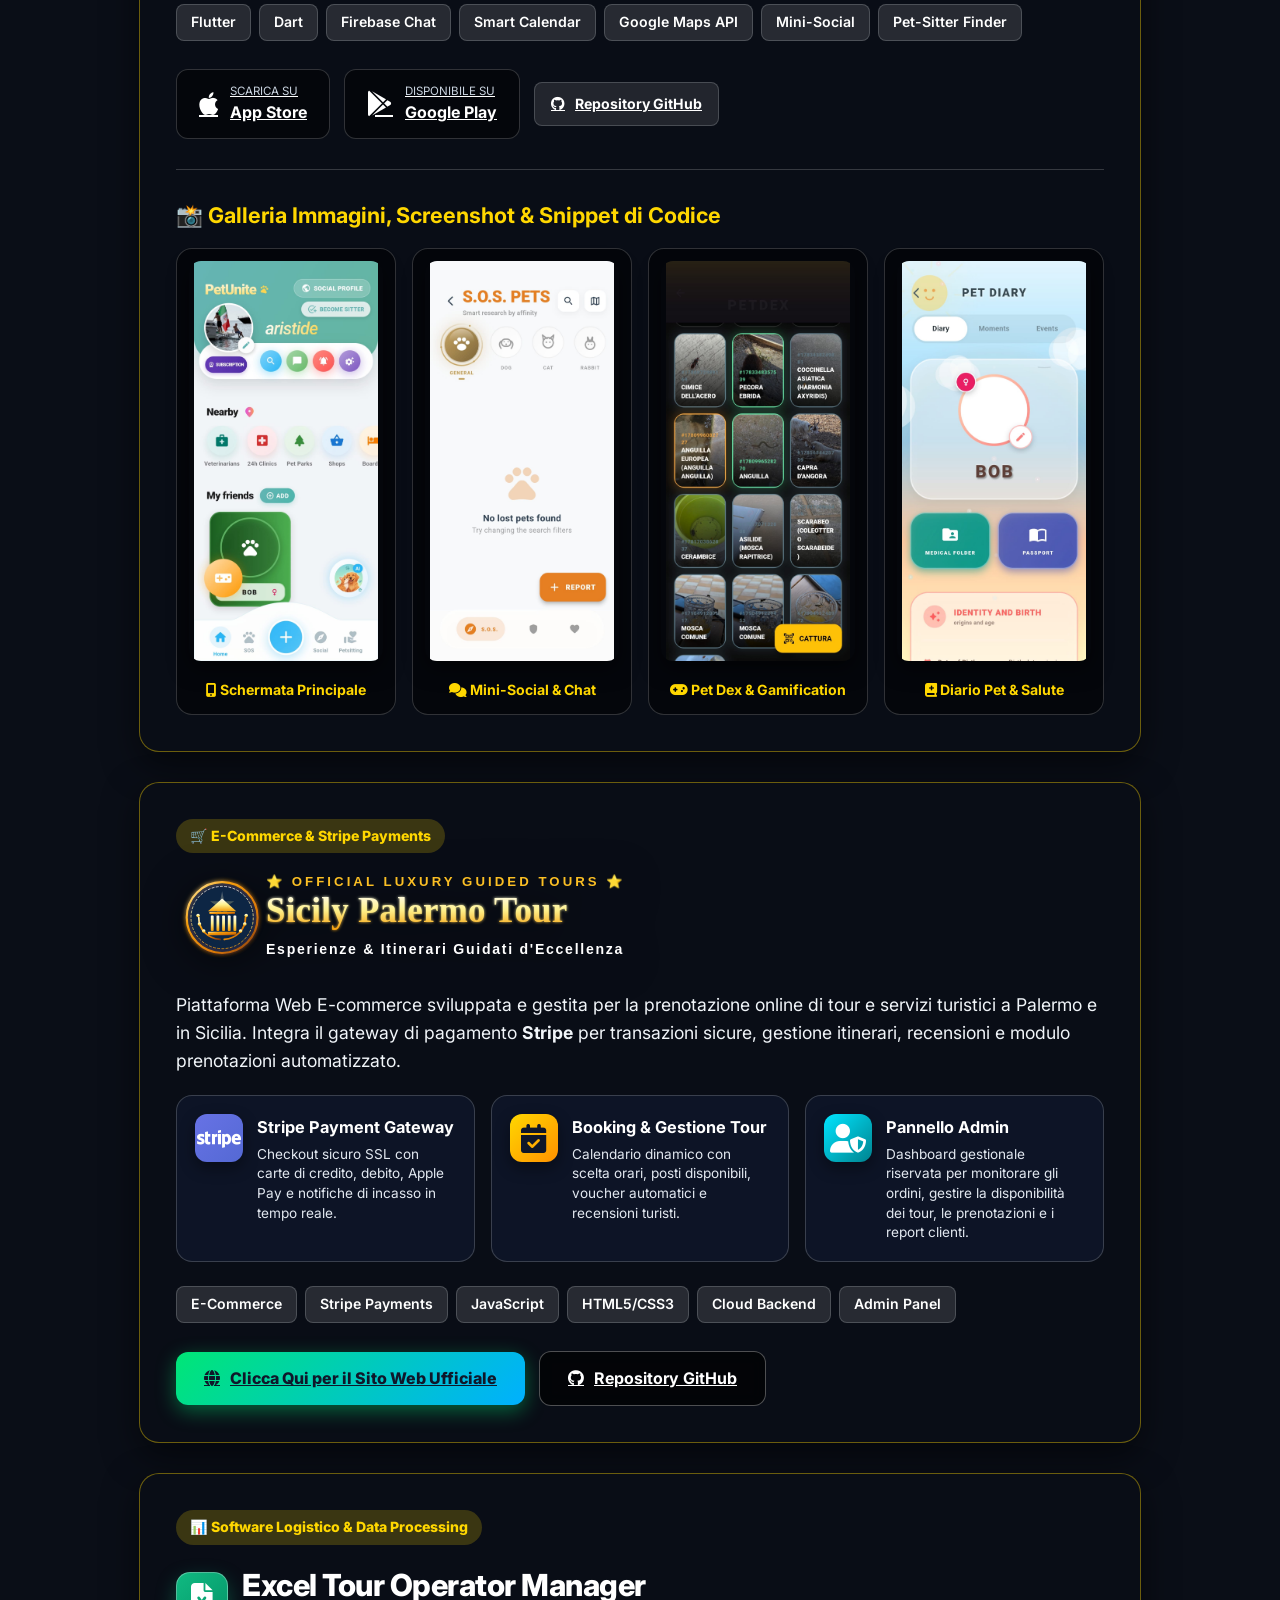
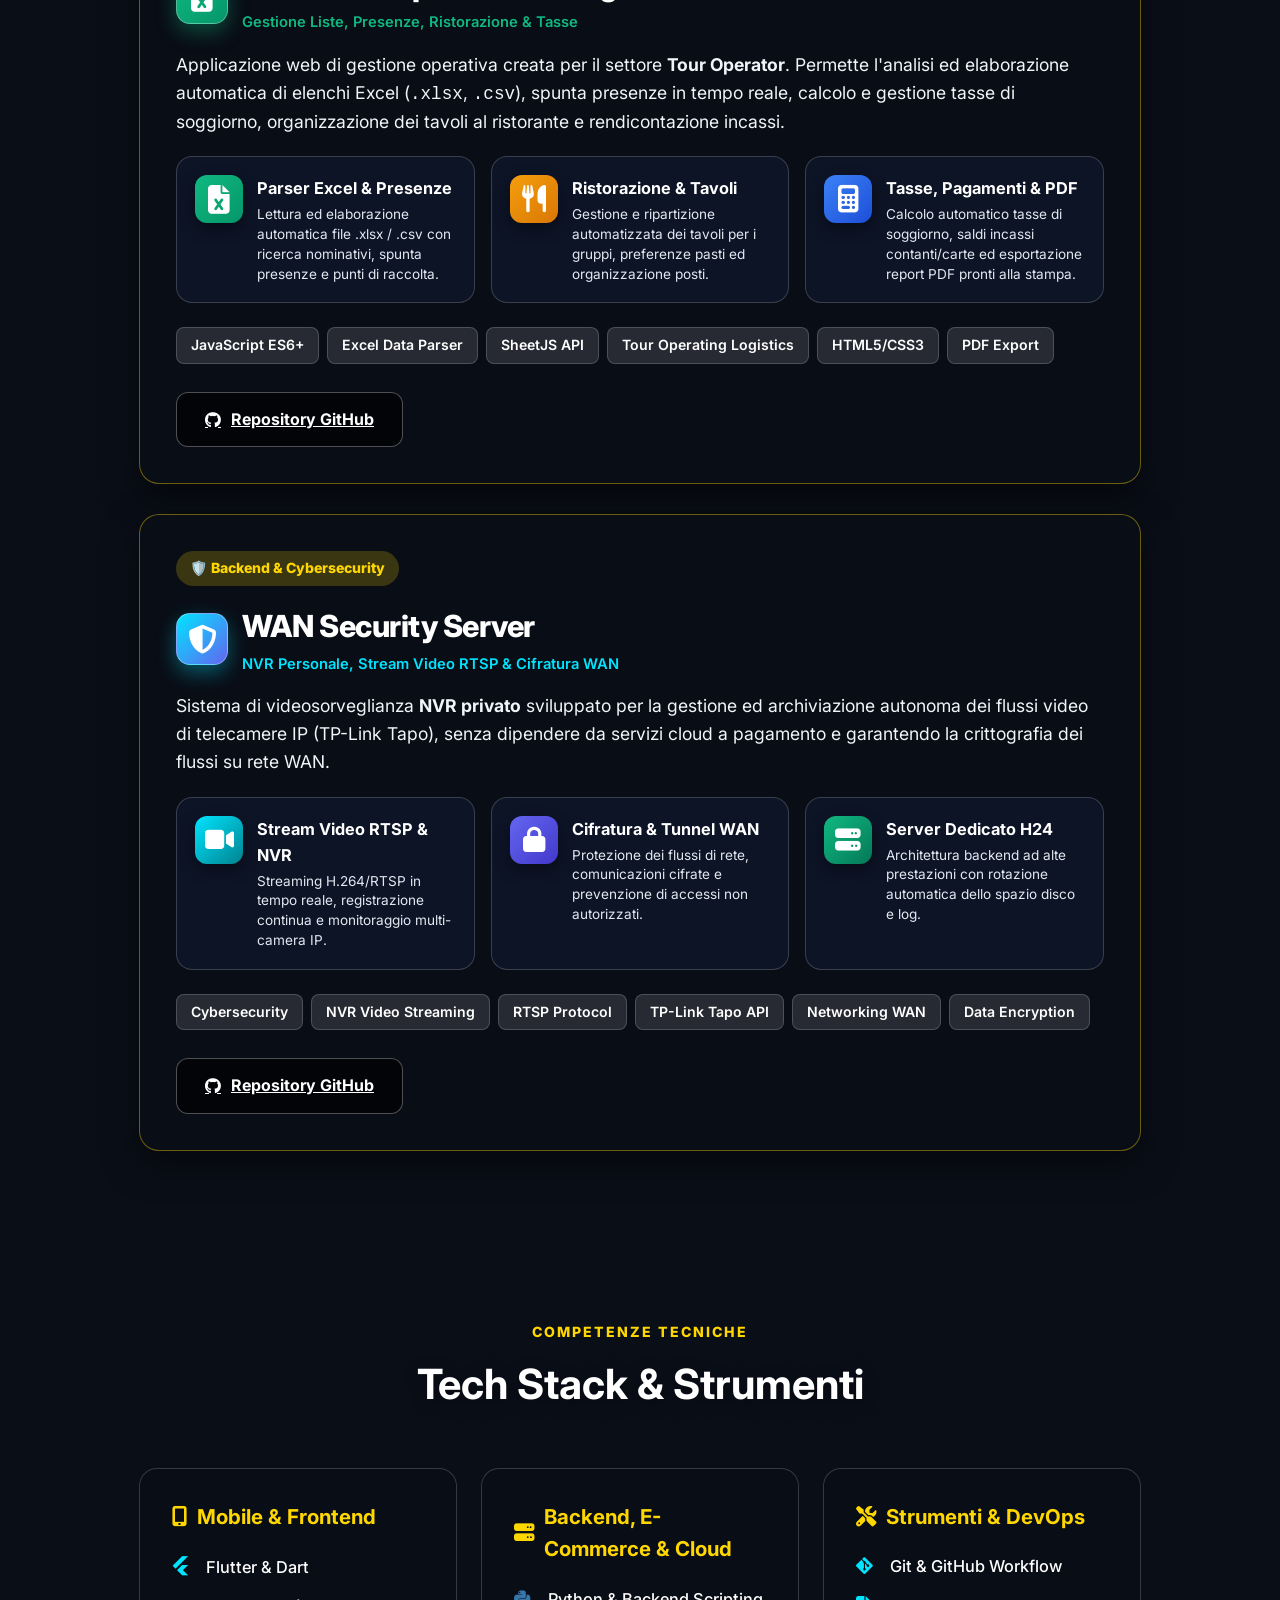
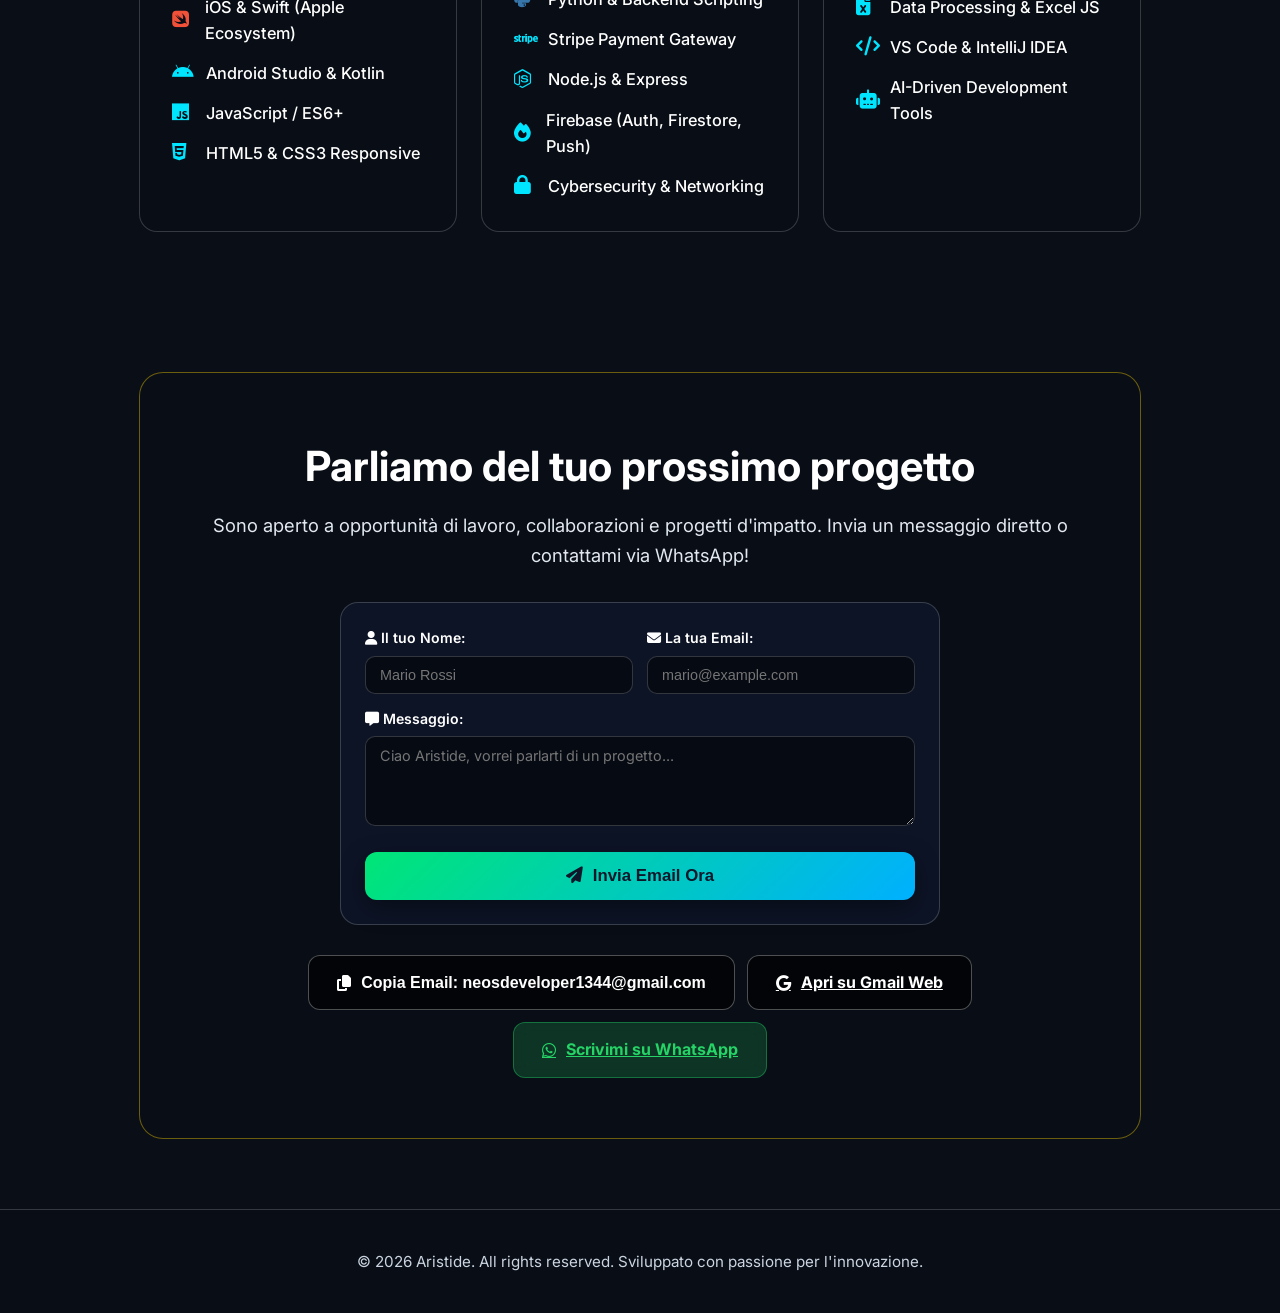
==== commit 6c4e19d3: "Add printable PDF CV page cv.html and navbar link" ====
--- a/index.html
+++ b/index.html
@@ -25,6 +25,7 @@
                 <a href="#about">Chi Sono</a>
                 <a href="#showcase">I Progetti</a>
                 <a href="#stack">Tech Stack</a>
+                <a href="cv.html" target="_blank" style="color: var(--accent-yellow); font-weight: 700;"><i class="fas fa-file-pdf"></i> Guarda CV</a>
                 <a href="#contact" class="btn btn-outline">Contattami</a>
                 <!-- Google Translate Dropdown nella Navbar -->
                 <div class="lang-nav-box">
@@ -59,6 +60,7 @@
             </p>
             <div class="hero-actions">
                 <a href="#showcase" class="btn btn-primary"><i class="fas fa-rocket"></i> Esplora i Progetti</a>
+                <a href="cv.html" target="_blank" class="btn btn-secondary" style="background: rgba(255, 215, 0, 0.15); border-color: rgba(255, 215, 0, 0.4); color: var(--accent-yellow);"><i class="fas fa-file-pdf"></i> Visualizza CV (PDF)</a>
                 <a href="https://github.com/aristide-dev-web" target="_blank" class="btn btn-secondary"><i class="fab fa-github"></i> Codice su GitHub</a>
             </div>
         </div>
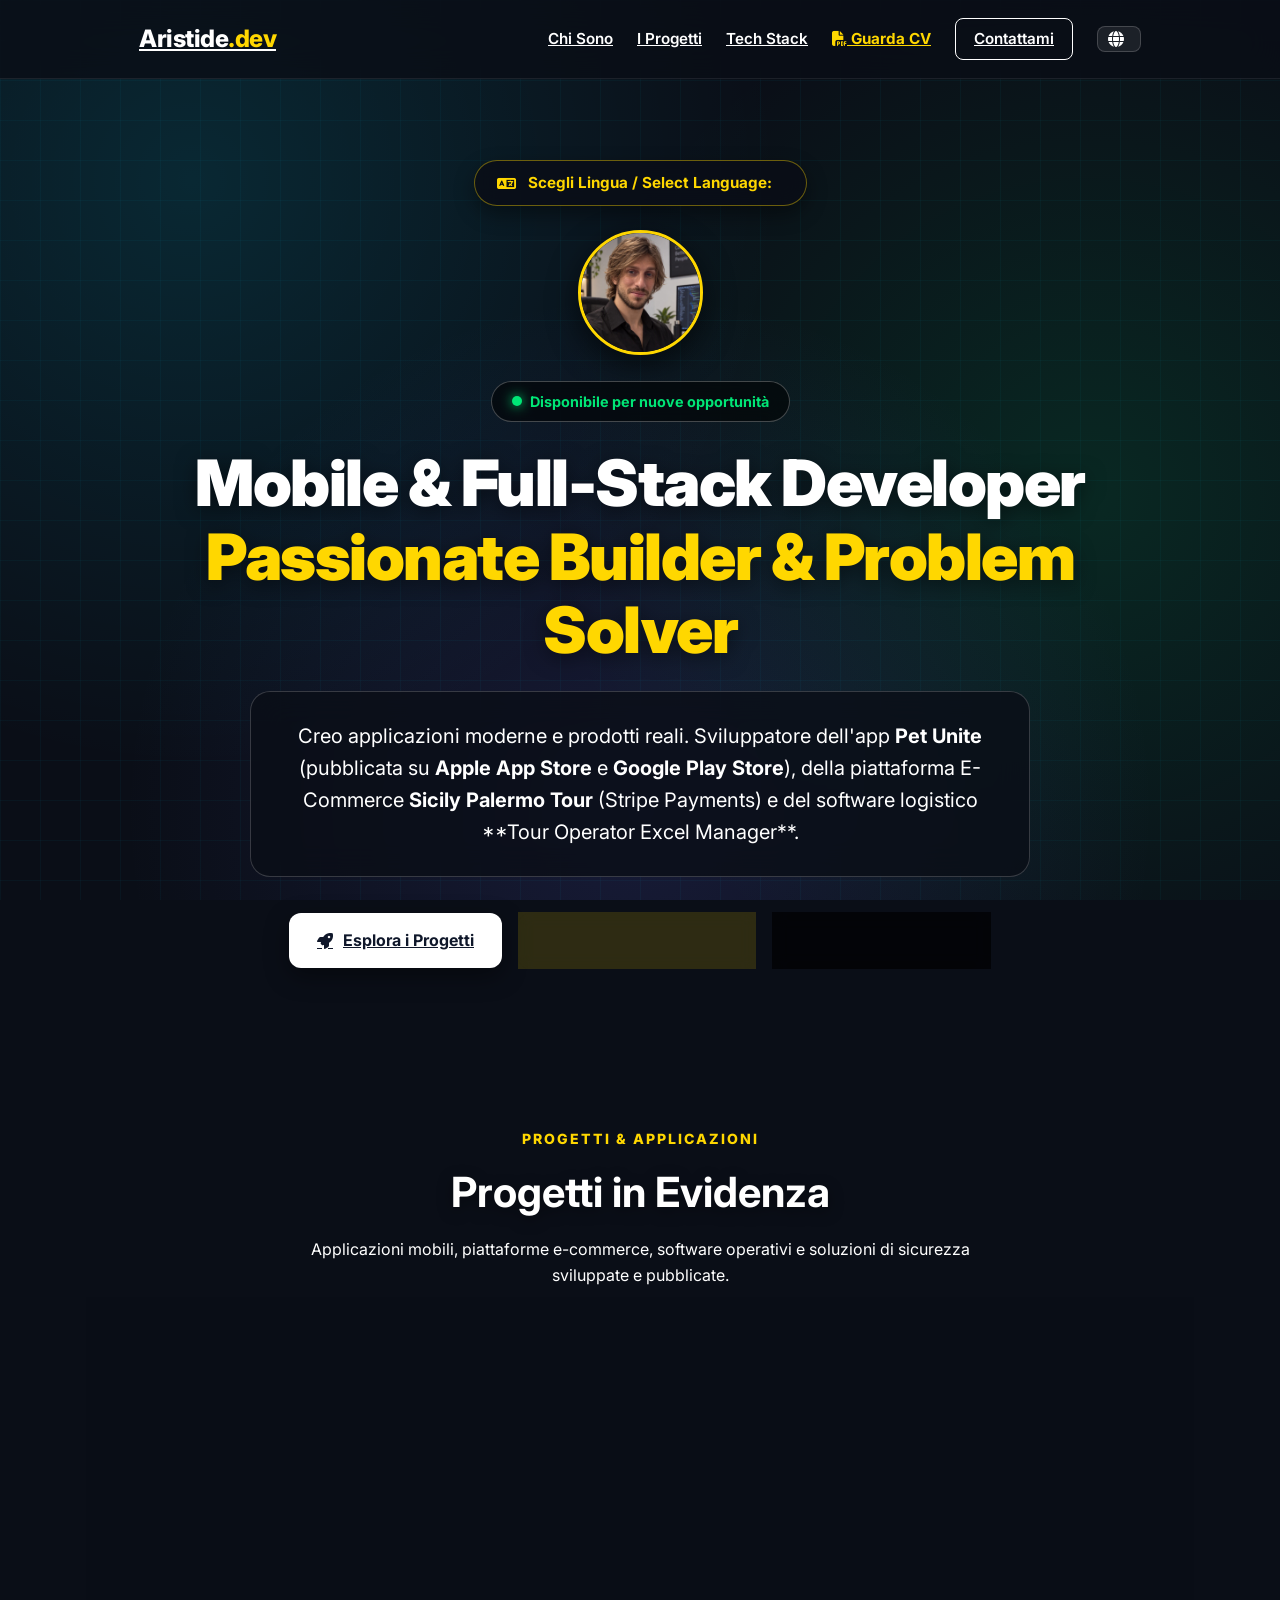
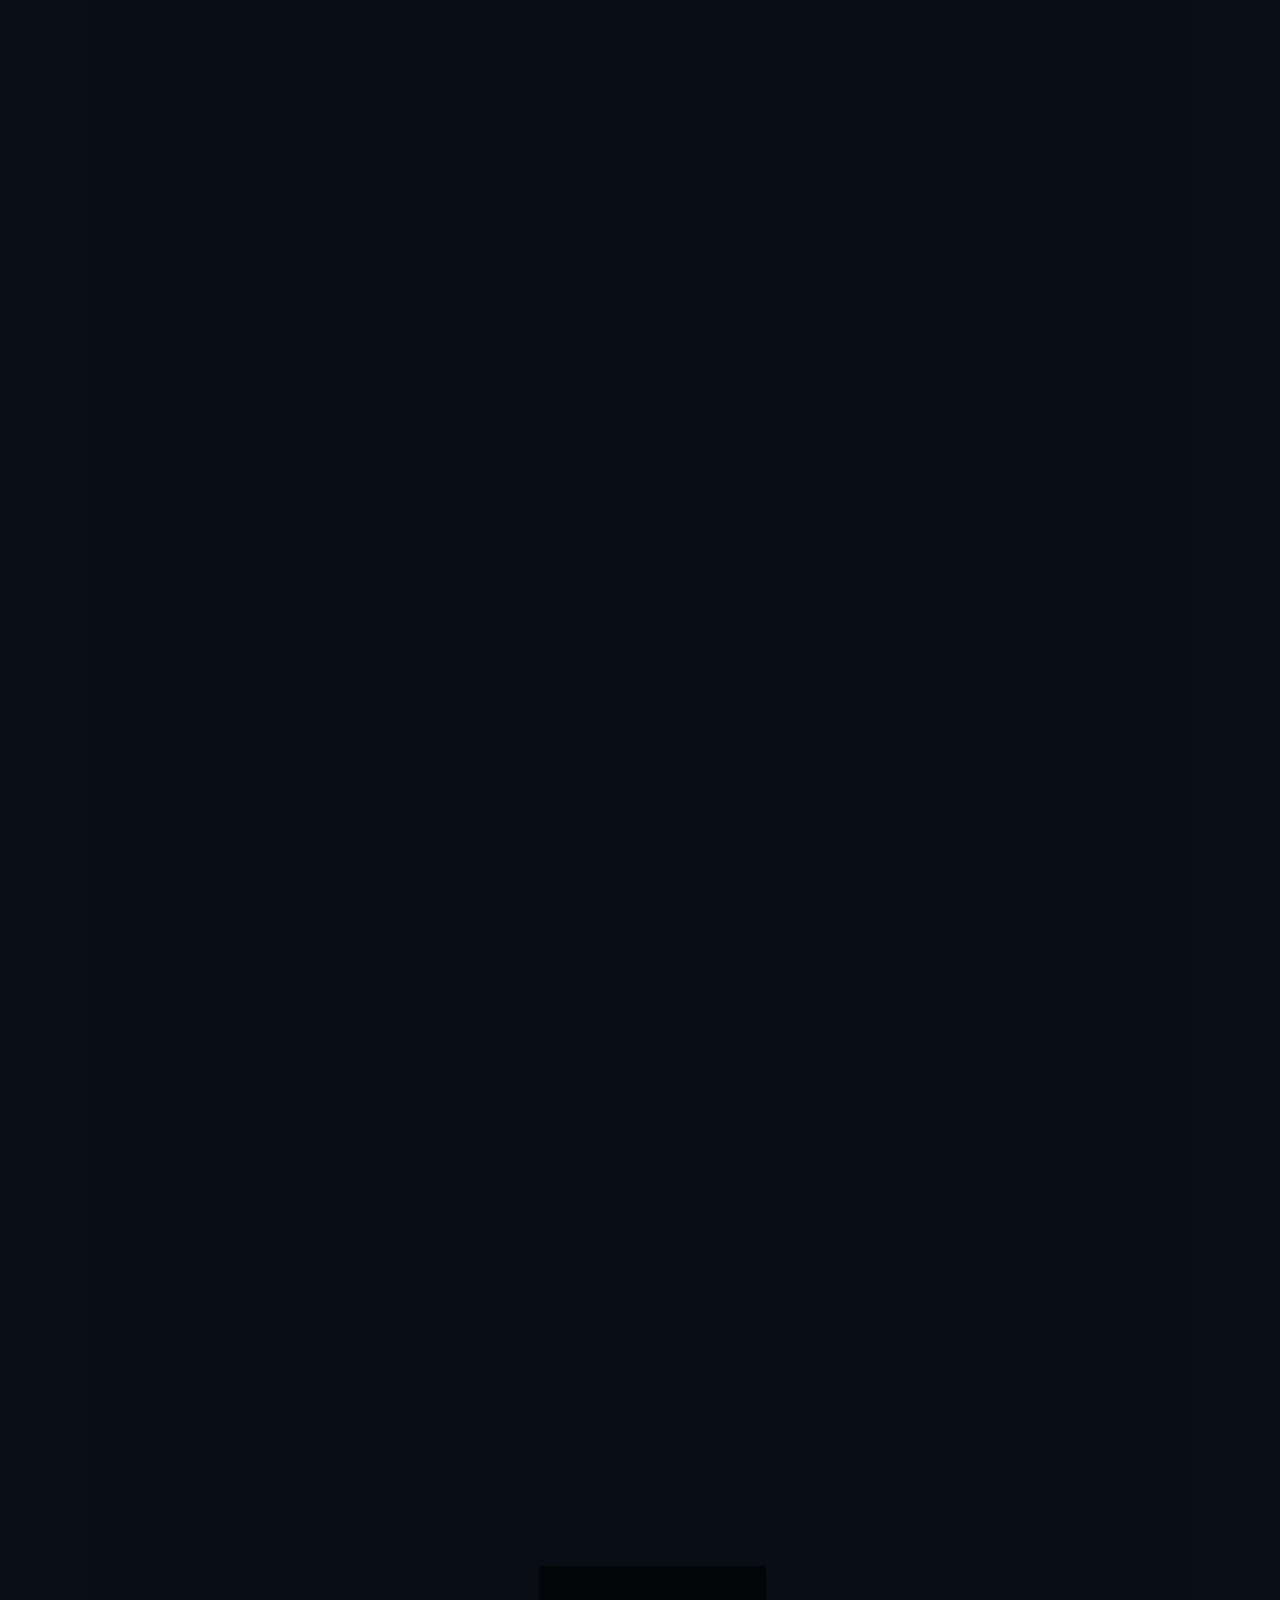
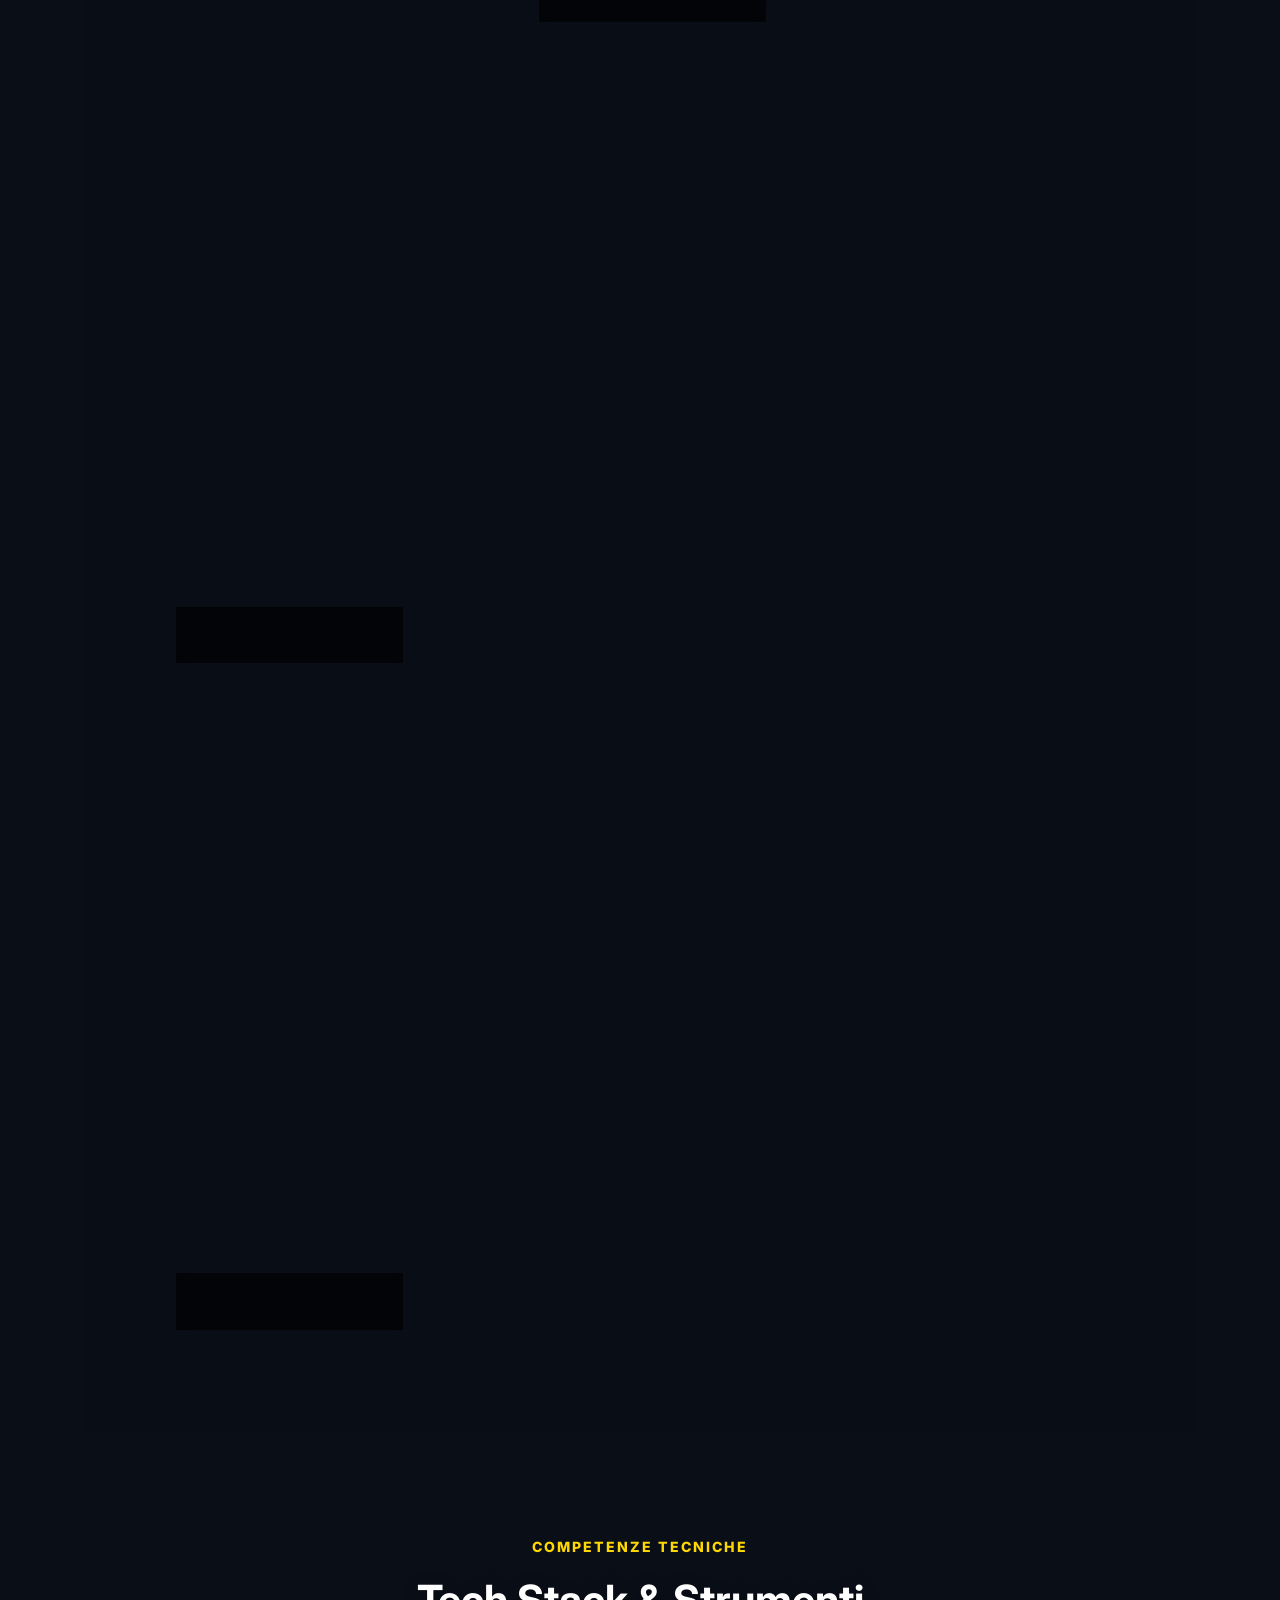
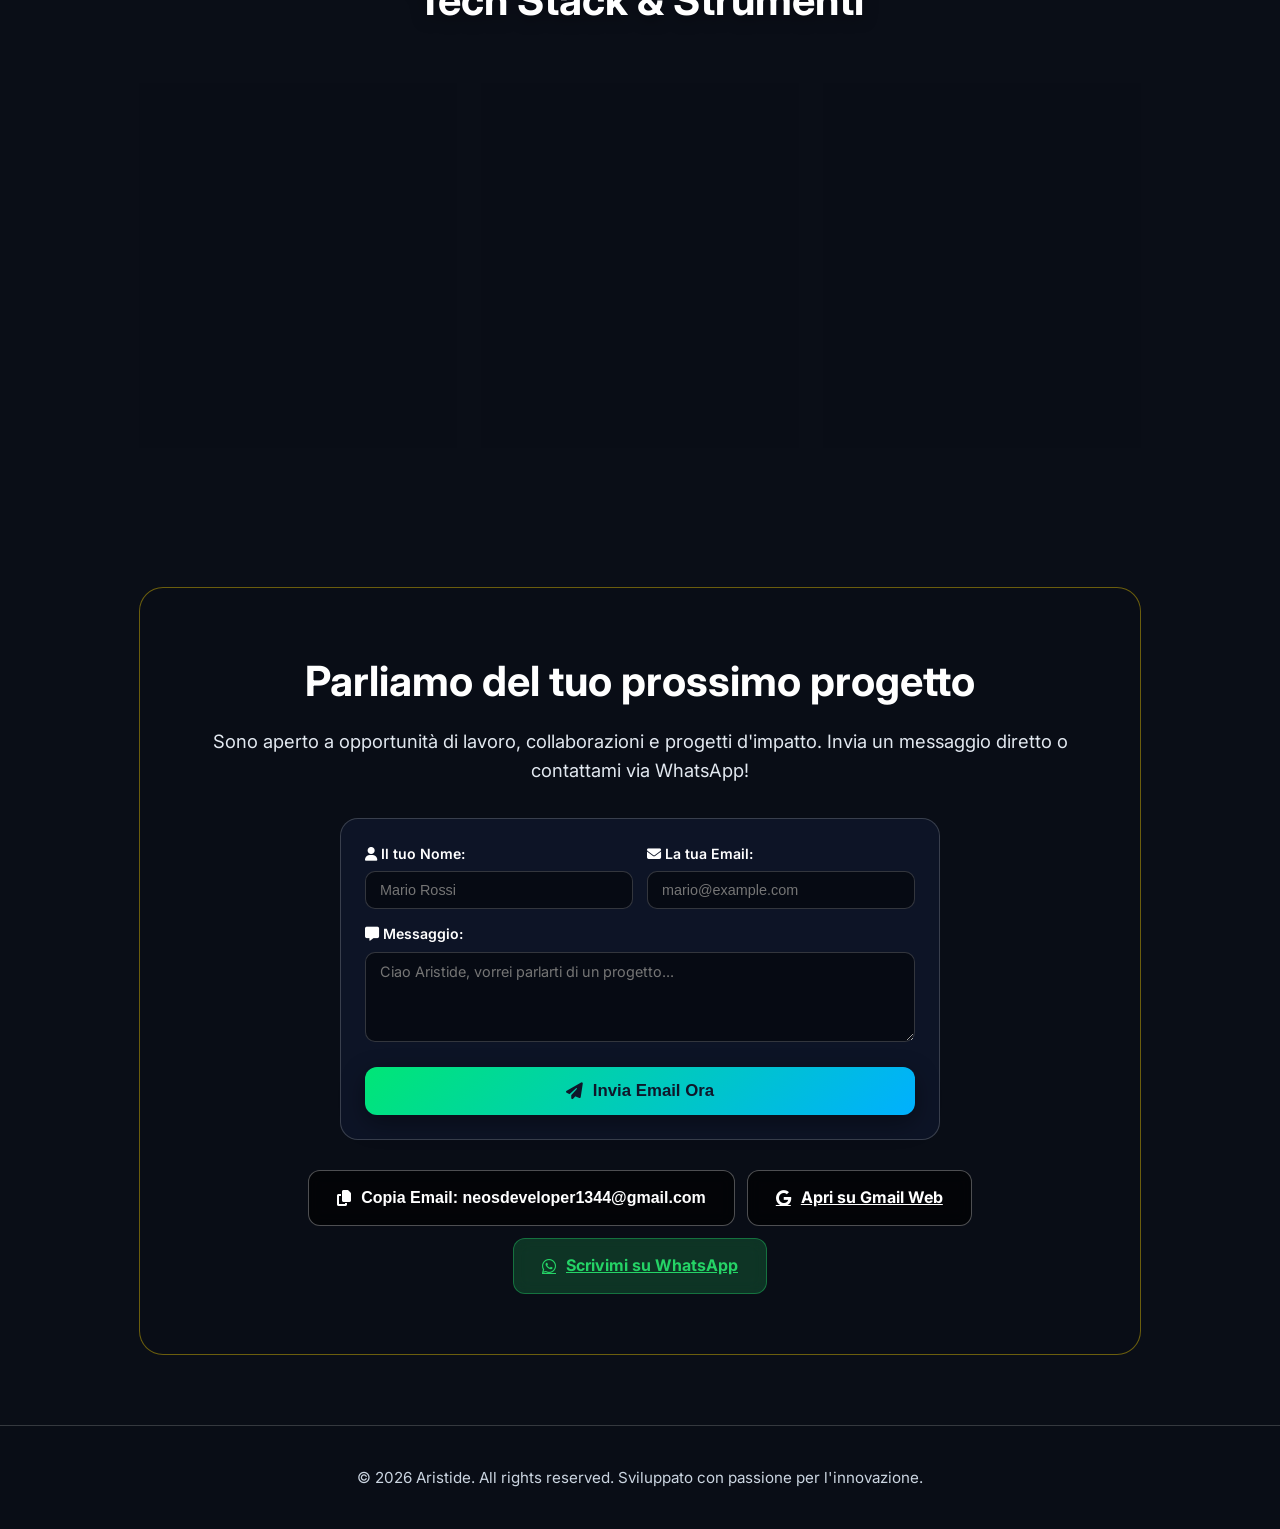
==== commit 8d914ef4: "Embed professional profile photo across Portfolio and printable CV" ====
--- a/index.html
+++ b/index.html
@@ -45,6 +45,11 @@
                 <i class="fas fa-language"></i>
                 <span>Scegli Lingua / Select Language:</span>
                 <div id="google_translate_element"></div>
+            </div>
+
+            <!-- Profile Avatar Photo -->
+            <div style="margin-bottom: 18px;">
+                <img src="img/profile.jpg" alt="Antonio Scagnetti" style="width: 125px; height: 125px; border-radius: 50%; object-fit: cover; object-position: top center; border: 3px solid var(--accent-yellow); box-shadow: 0 10px 30px rgba(0, 0, 0, 0.6);">
             </div>
 
             <div class="hero-badge">
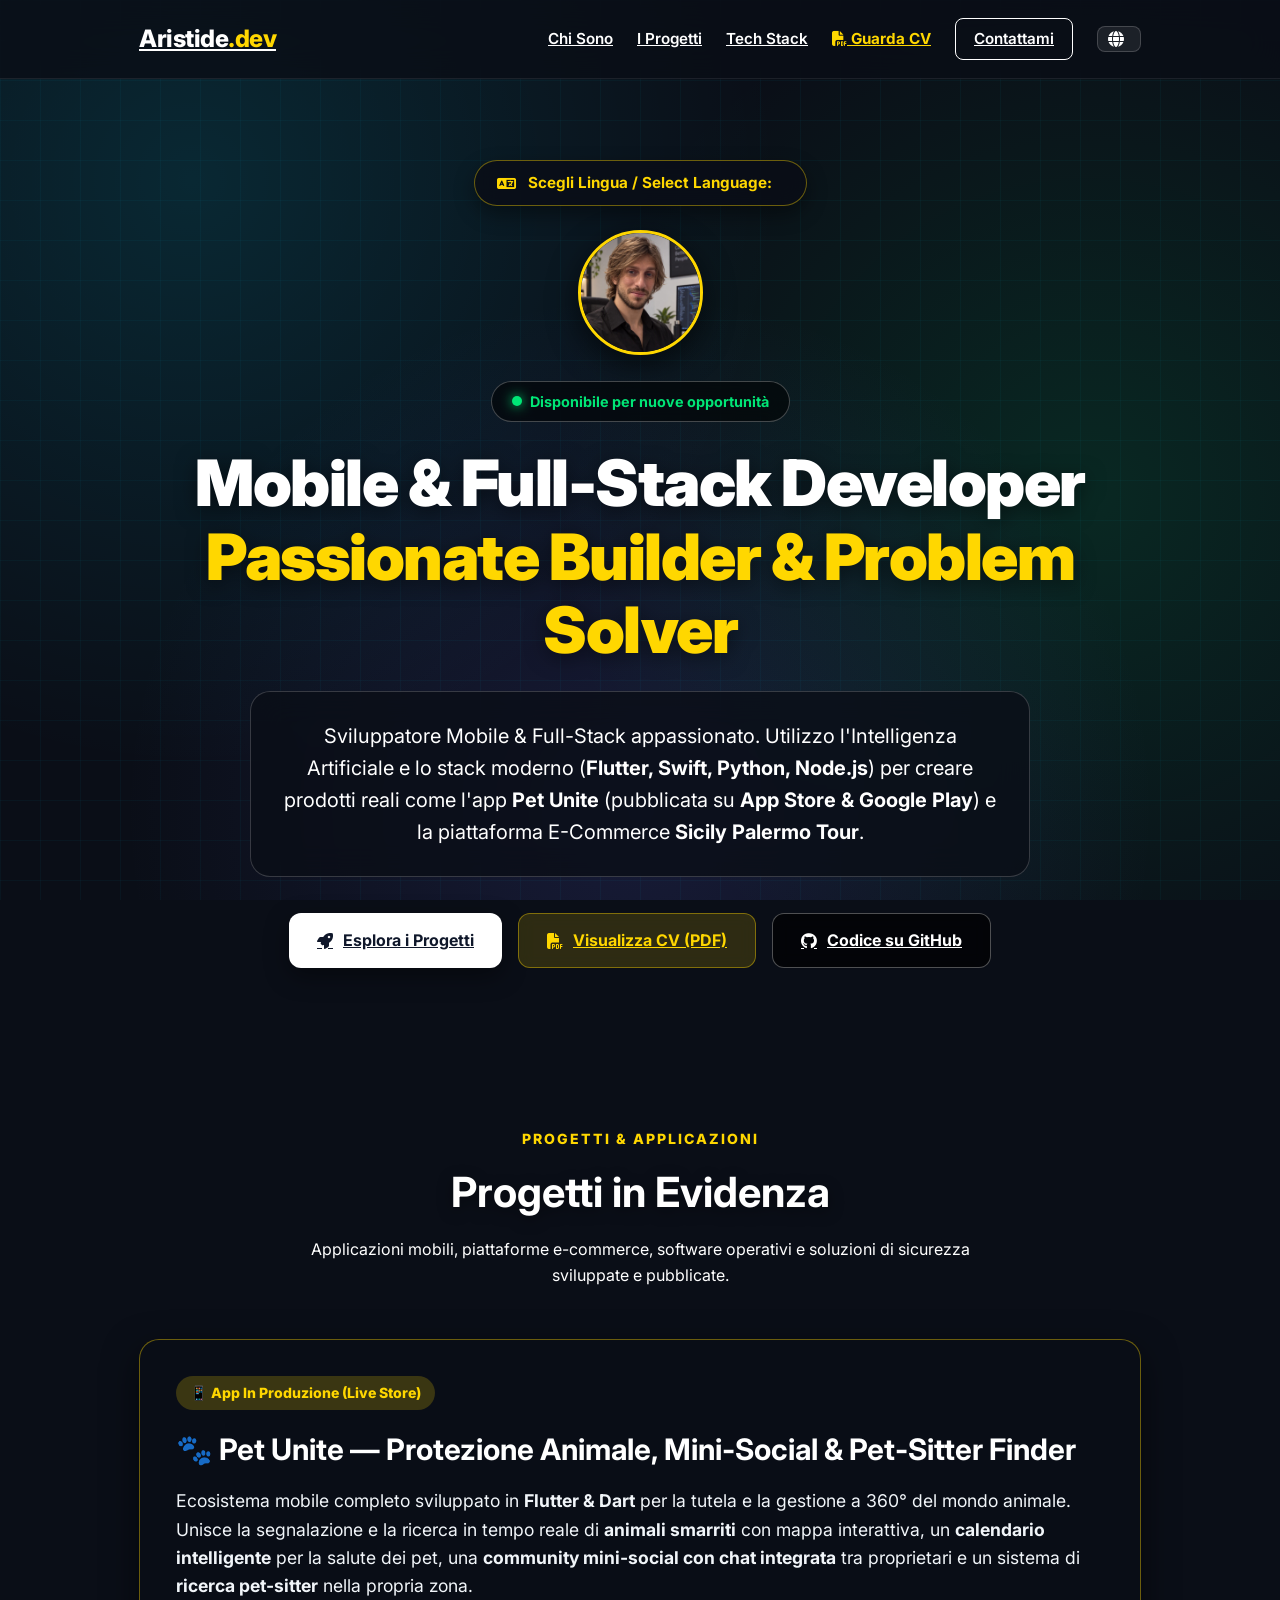
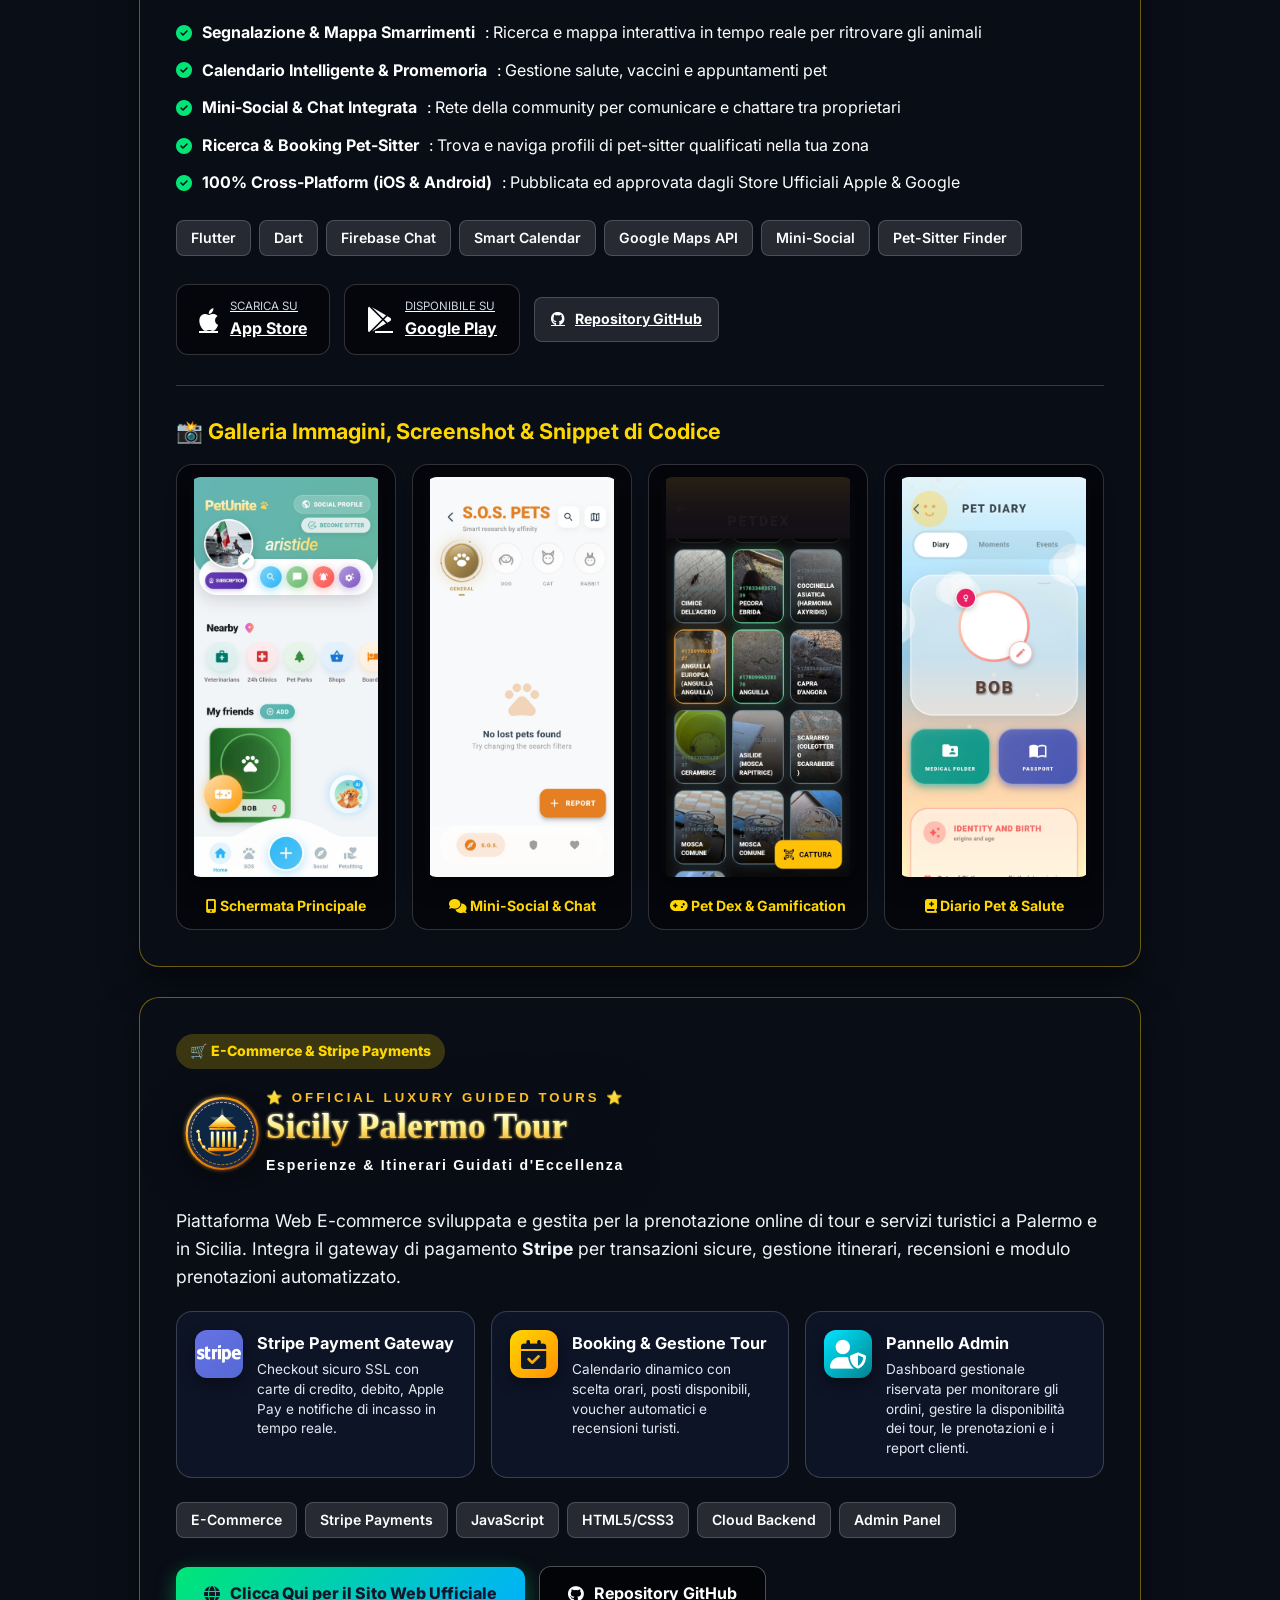
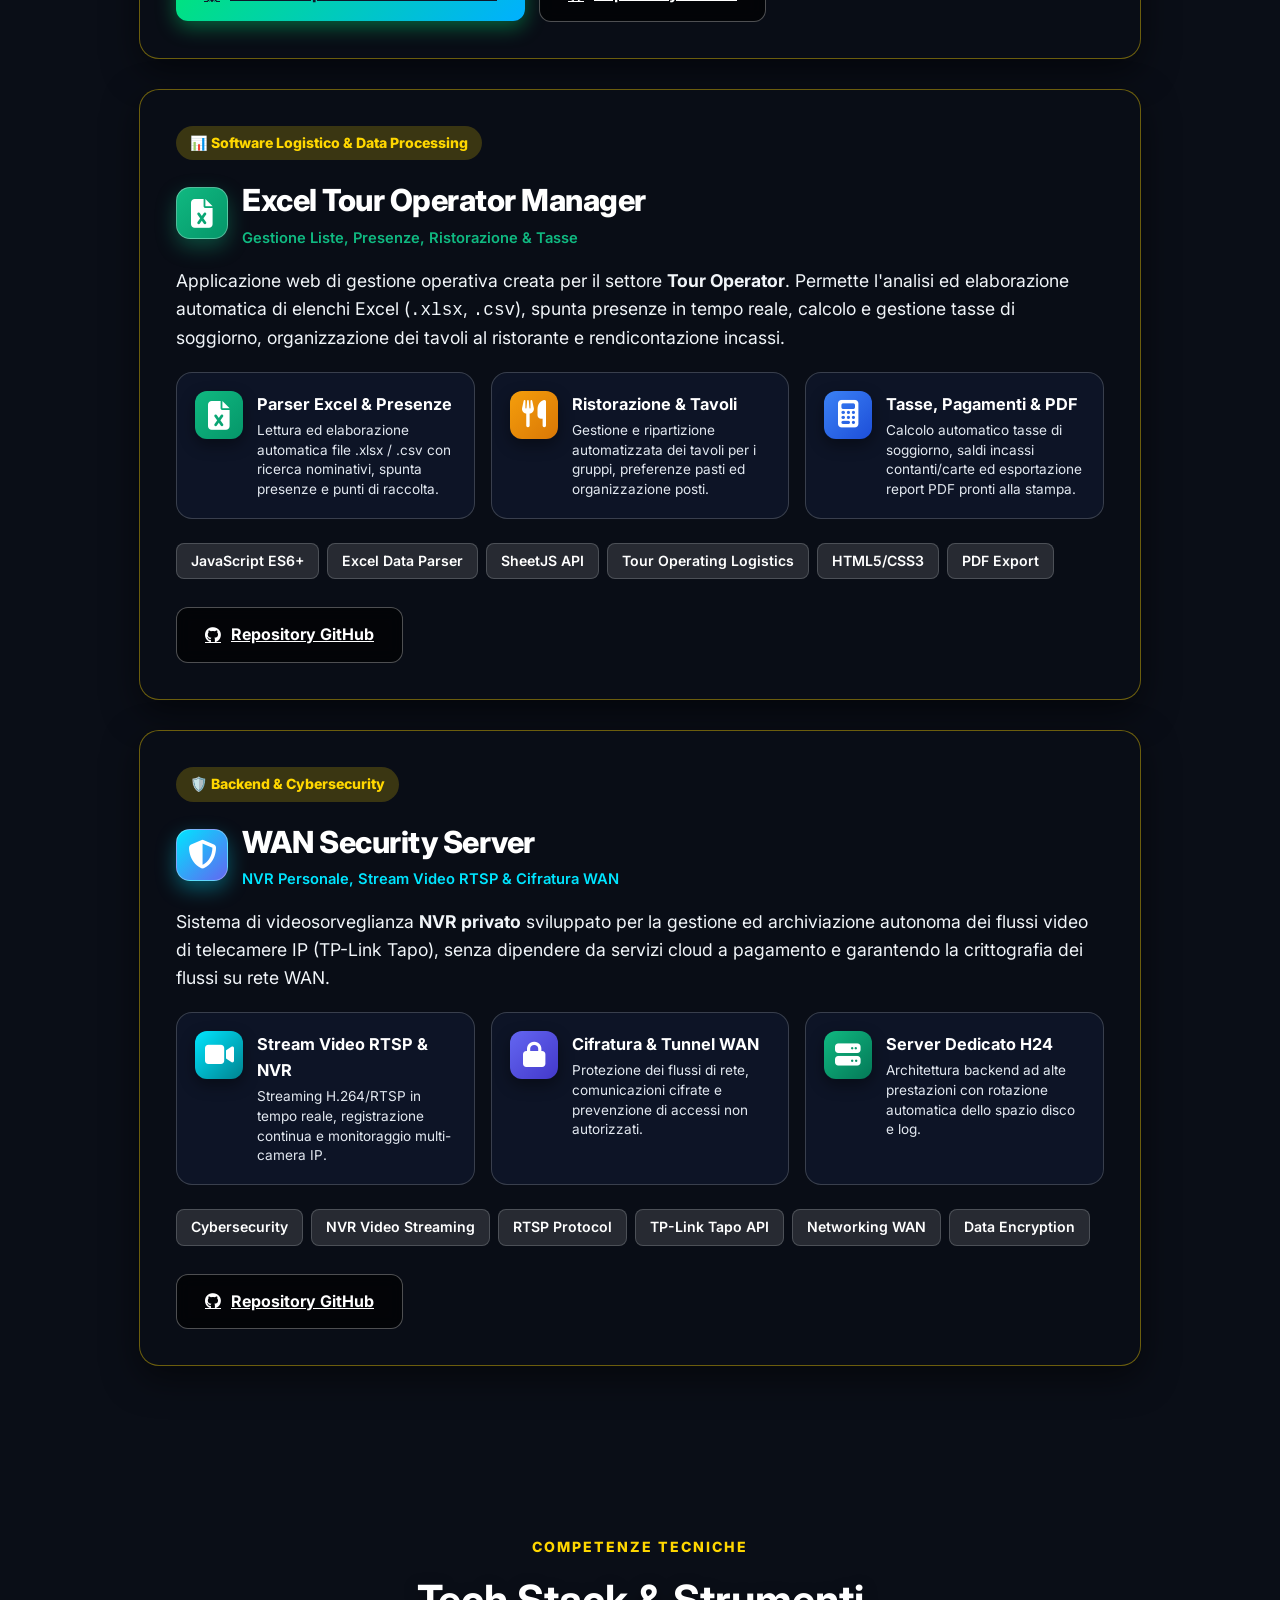
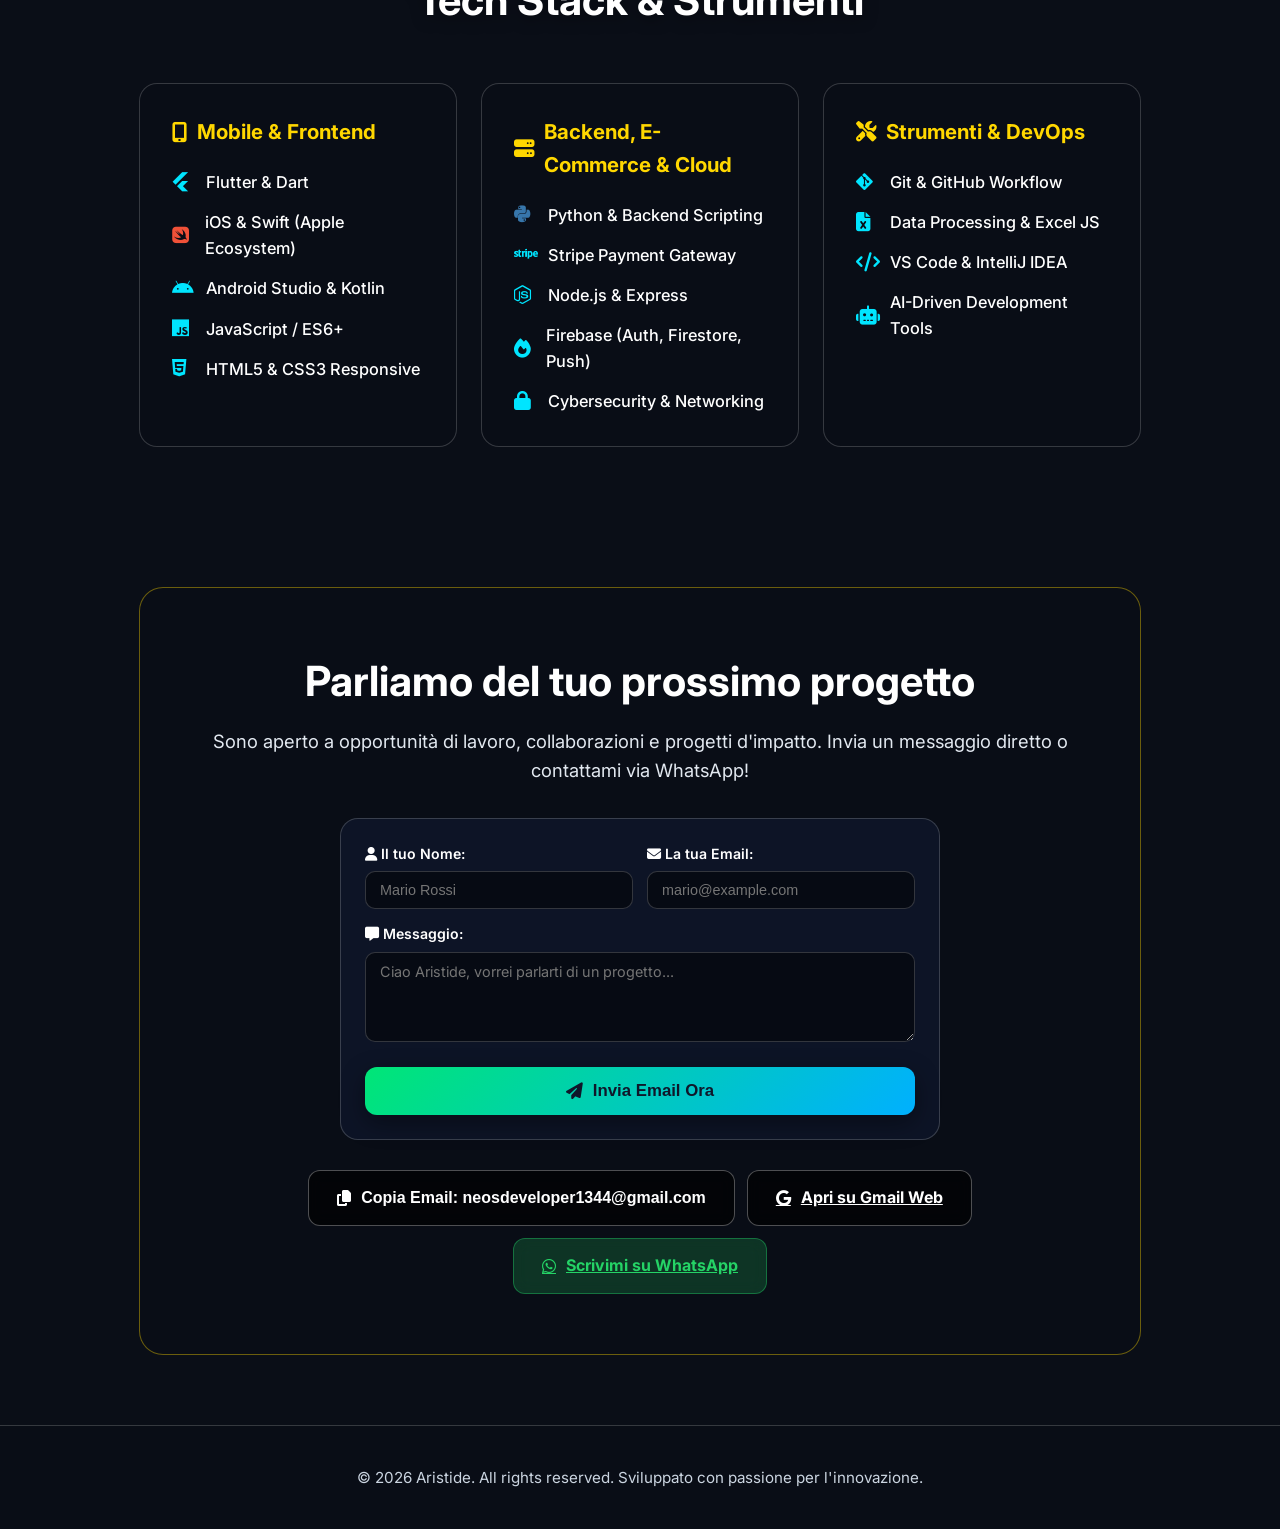
==== commit 37a4265d: "Update Bio to humble, professional and recruiter-friendly text" ====
--- a/index.html
+++ b/index.html
@@ -61,7 +61,7 @@
                 <span class="gradient-text">Passionate Builder & Problem Solver</span>
             </h1>
             <p class="hero-subtitle">
-                Creo applicazioni moderne e prodotti reali. Sviluppatore dell'app <strong>Pet Unite</strong> (pubblicata su <strong>Apple App Store</strong> e <strong>Google Play Store</strong>), della piattaforma E-Commerce <strong>Sicily Palermo Tour</strong> (Stripe Payments) e del software logistico **Tour Operator Excel Manager**.
+                Sviluppatore Mobile & Full-Stack appassionato. Utilizzo l'Intelligenza Artificiale e lo stack moderno (<strong>Flutter, Swift, Python, Node.js</strong>) per creare prodotti reali come l'app <strong>Pet Unite</strong> (pubblicata su <strong>App Store & Google Play</strong>) e la piattaforma E-Commerce <strong>Sicily Palermo Tour</strong>.
             </p>
             <div class="hero-actions">
                 <a href="#showcase" class="btn btn-primary"><i class="fas fa-rocket"></i> Esplora i Progetti</a>
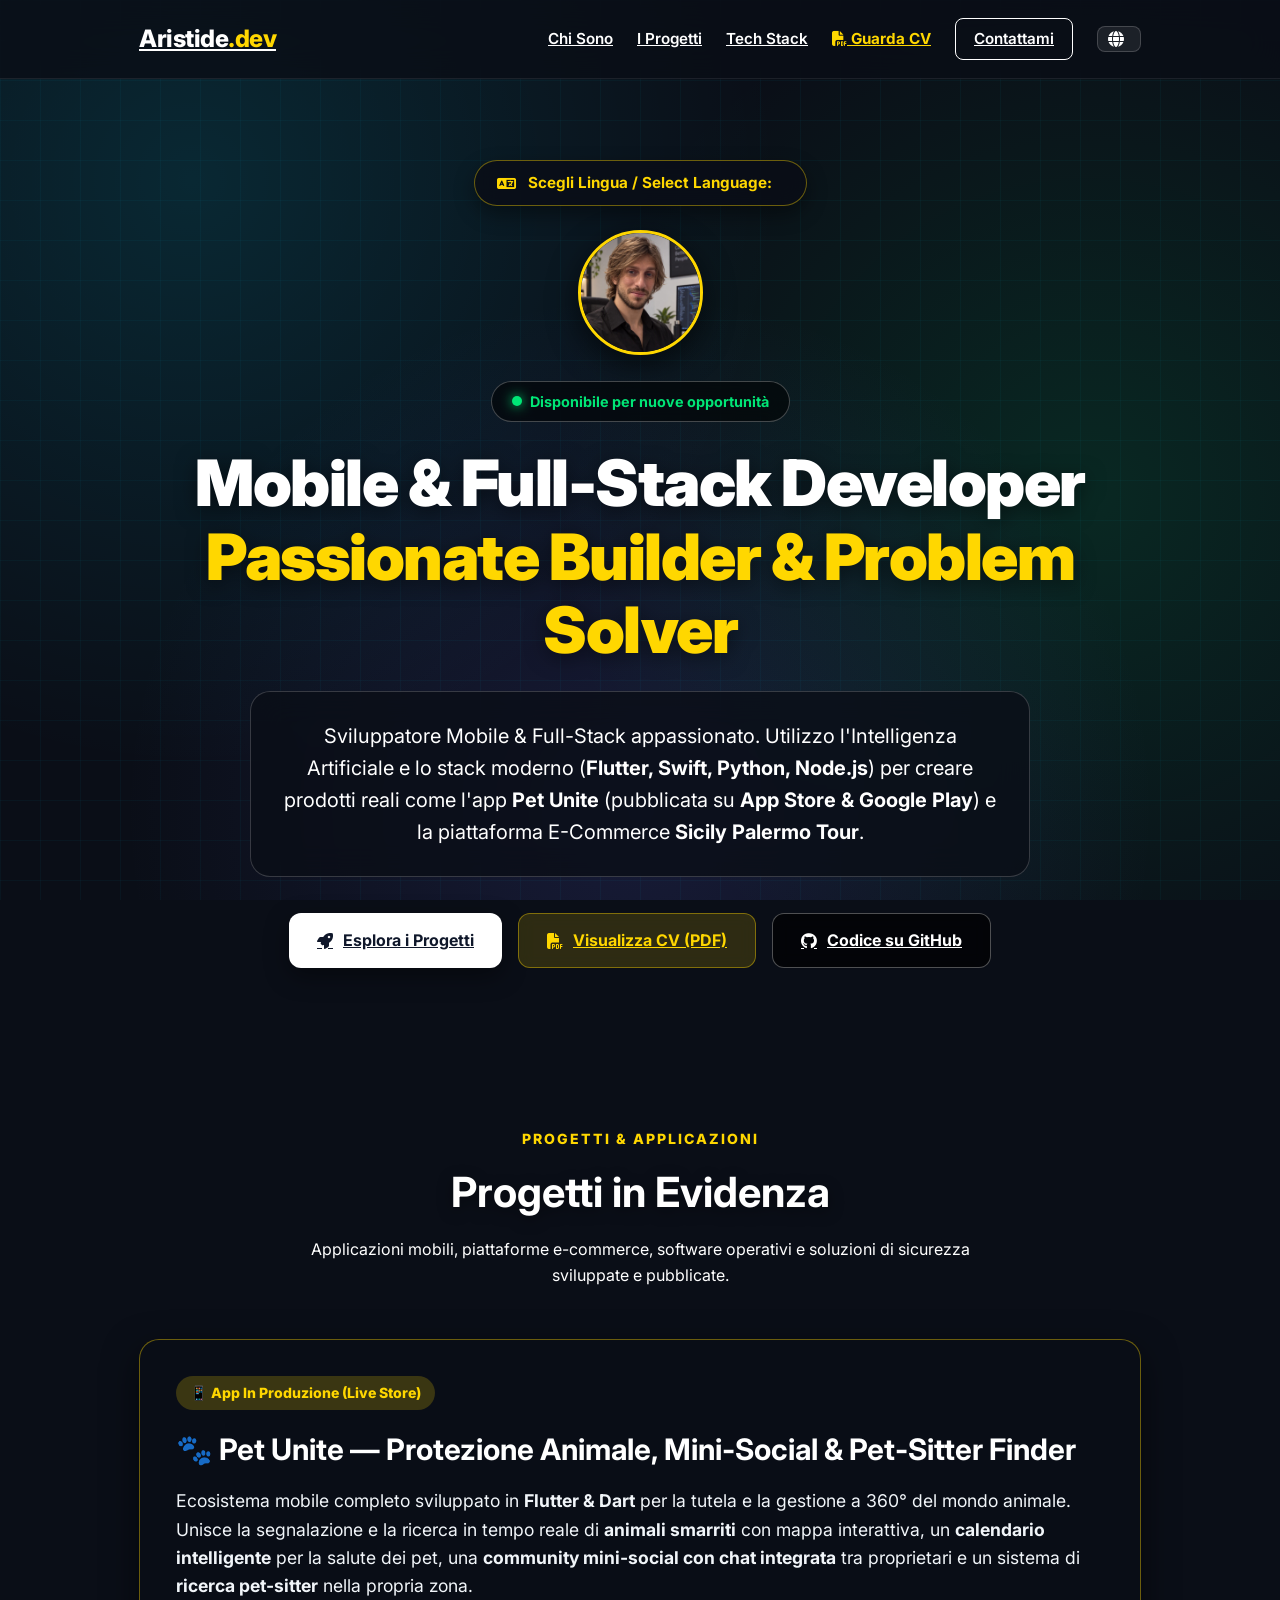
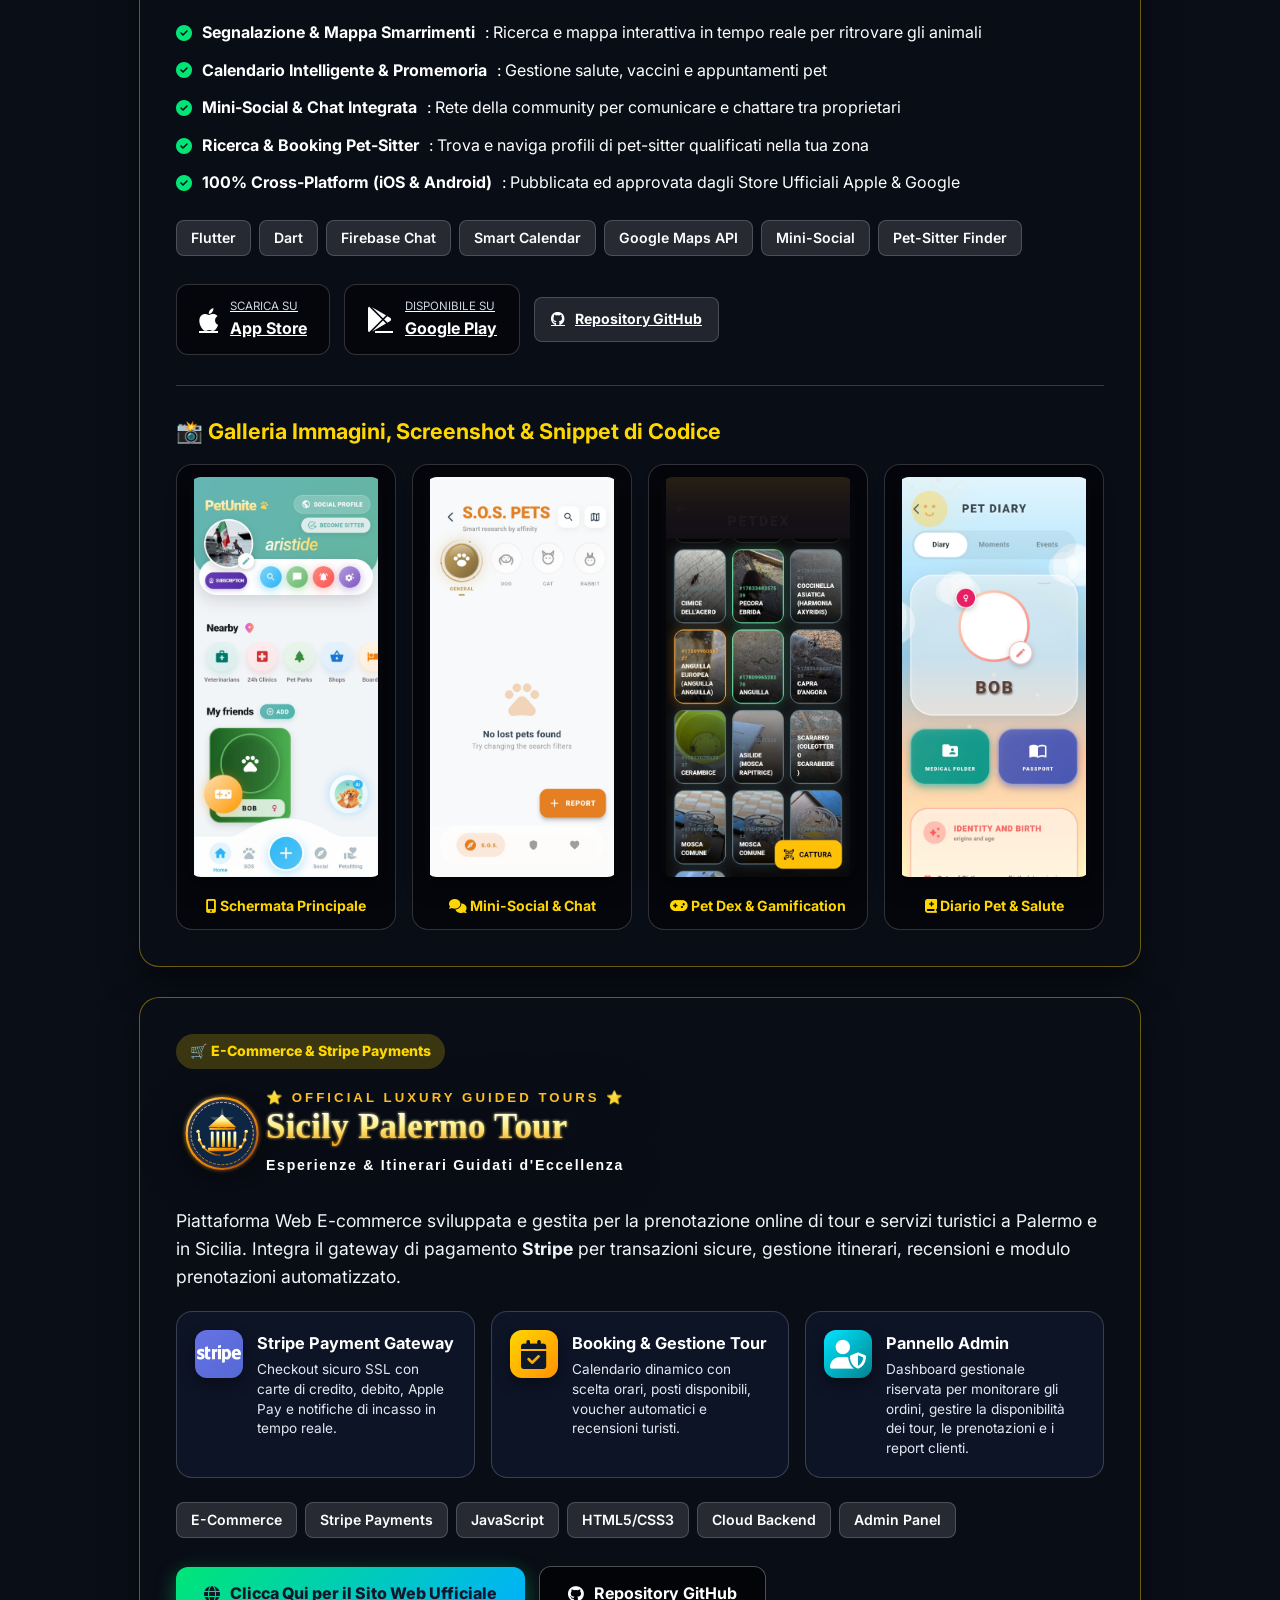
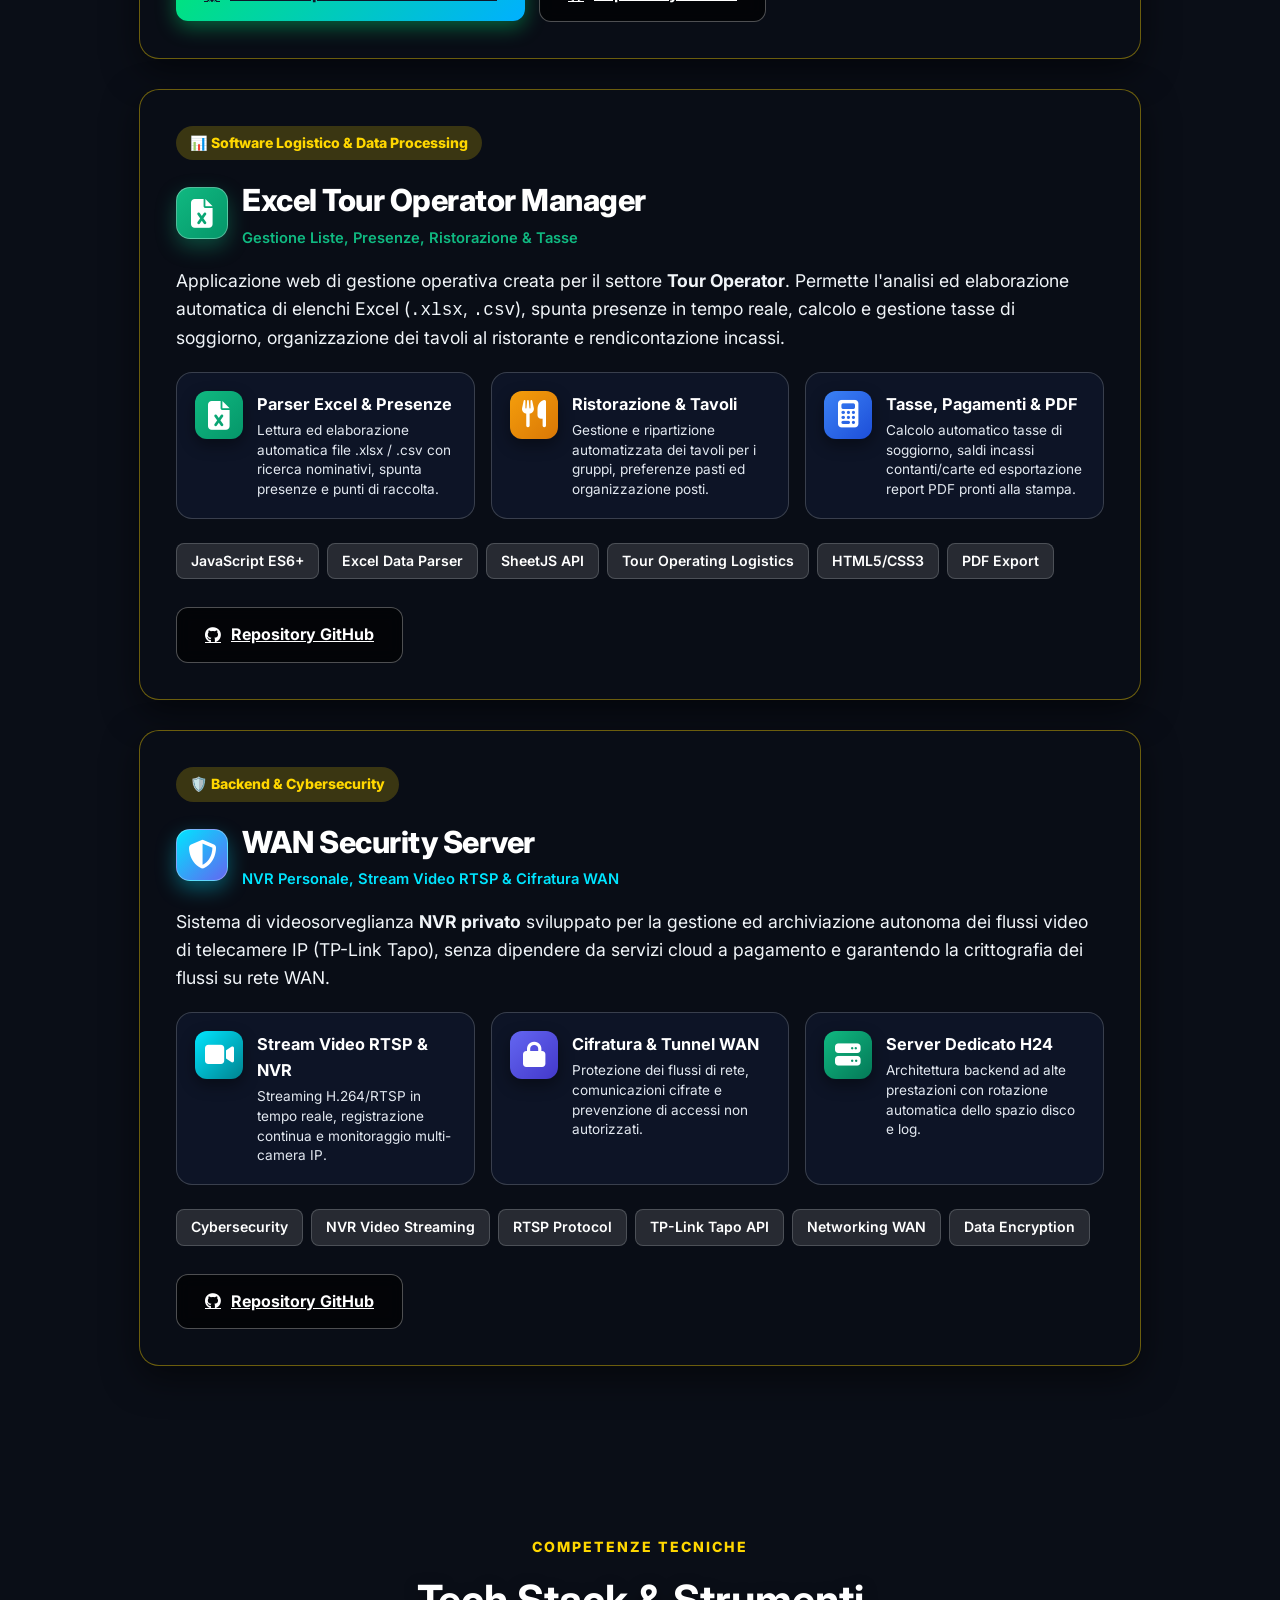
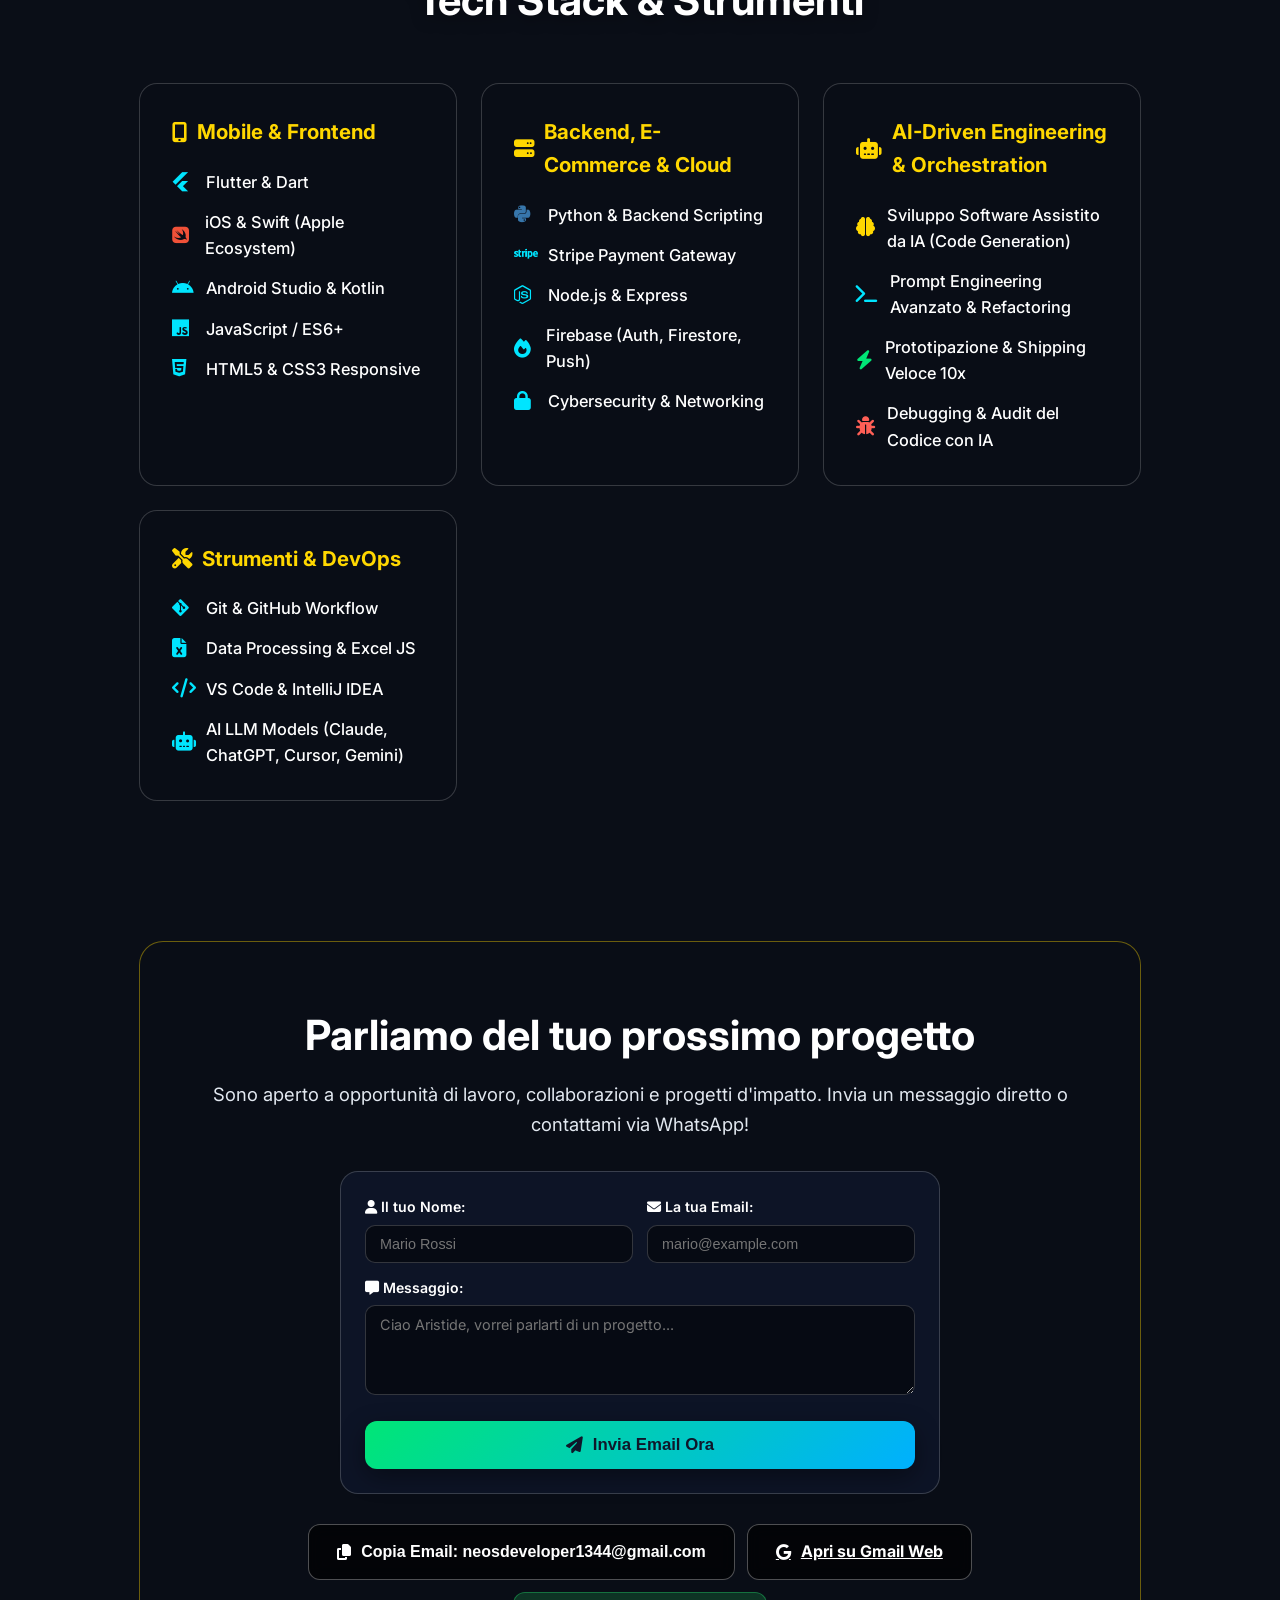
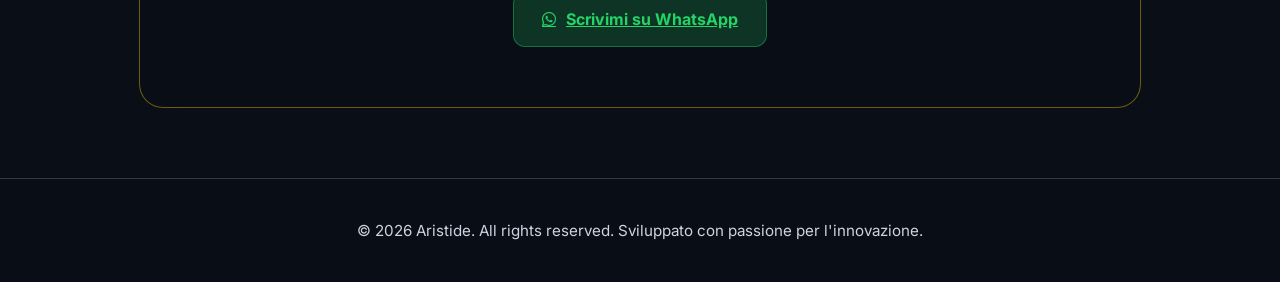
==== commit 6fb7c2d2: "Highlight AI-Driven Engineering & Orchestration across Portfolio and CV" ====
--- a/index.html
+++ b/index.html
@@ -419,12 +419,22 @@
                 </div>
 
                 <div class="stack-category">
+                    <h4><i class="fas fa-robot" style="color: var(--accent-yellow);"></i> AI-Driven Engineering & Orchestration</h4>
+                    <ul>
+                        <li><i class="fas fa-brain" style="color: var(--accent-yellow);"></i> Sviluppo Software Assistito da IA (Code Generation)</li>
+                        <li><i class="fas fa-terminal" style="color: var(--accent-cyan);"></i> Prompt Engineering Avanzato & Refactoring</li>
+                        <li><i class="fas fa-bolt" style="color: #00E676;"></i> Prototipazione & Shipping Veloce 10x</li>
+                        <li><i class="fas fa-bug" style="color: #FF5F56;"></i> Debugging & Audit del Codice con IA</li>
+                    </ul>
+                </div>
+
+                <div class="stack-category">
                     <h4><i class="fas fa-tools"></i> Strumenti & DevOps</h4>
                     <ul>
                         <li><i class="fab fa-git-alt"></i> Git & GitHub Workflow</li>
                         <li><i class="fas fa-file-excel"></i> Data Processing & Excel JS</li>
                         <li><i class="fas fa-code"></i> VS Code & IntelliJ IDEA</li>
-                        <li><i class="fas fa-robot"></i> AI-Driven Development Tools</li>
+                        <li><i class="fas fa-robot"></i> AI LLM Models (Claude, ChatGPT, Cursor, Gemini)</li>
                     </ul>
                 </div>
             </div>
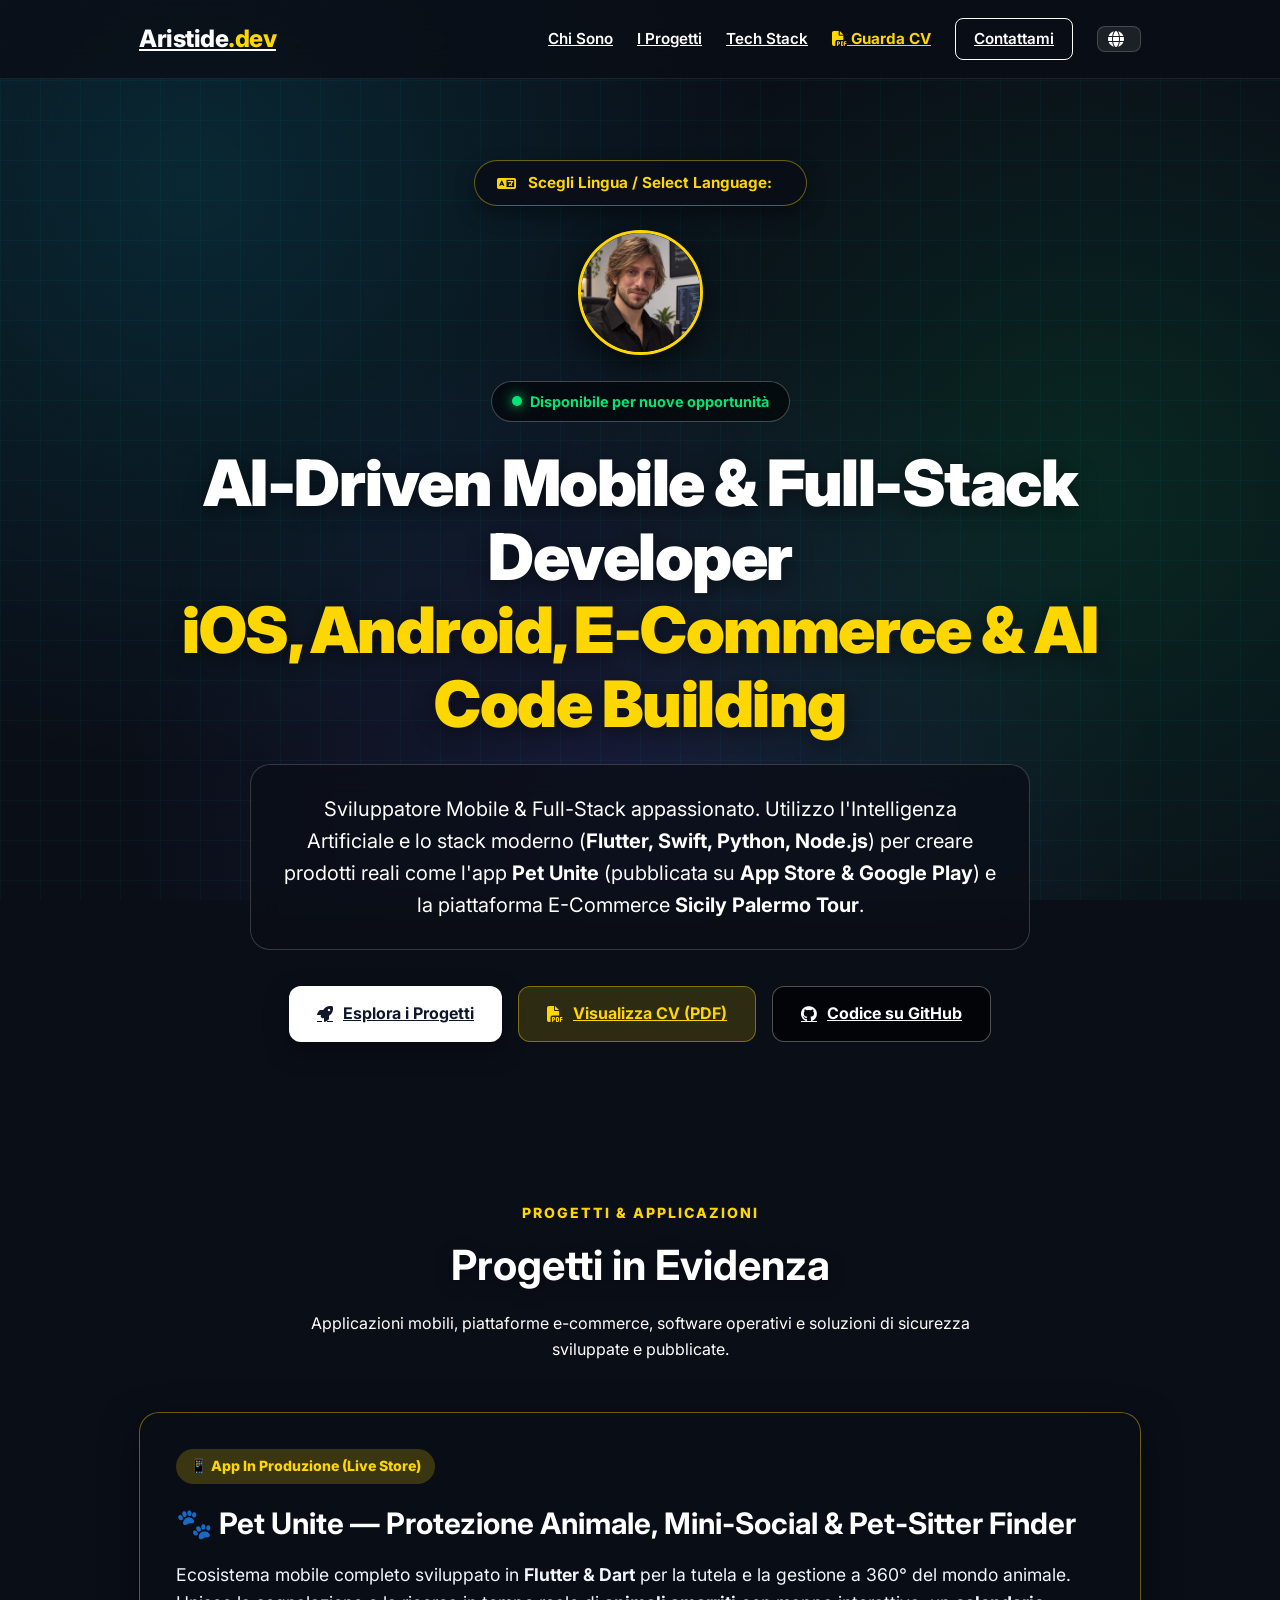
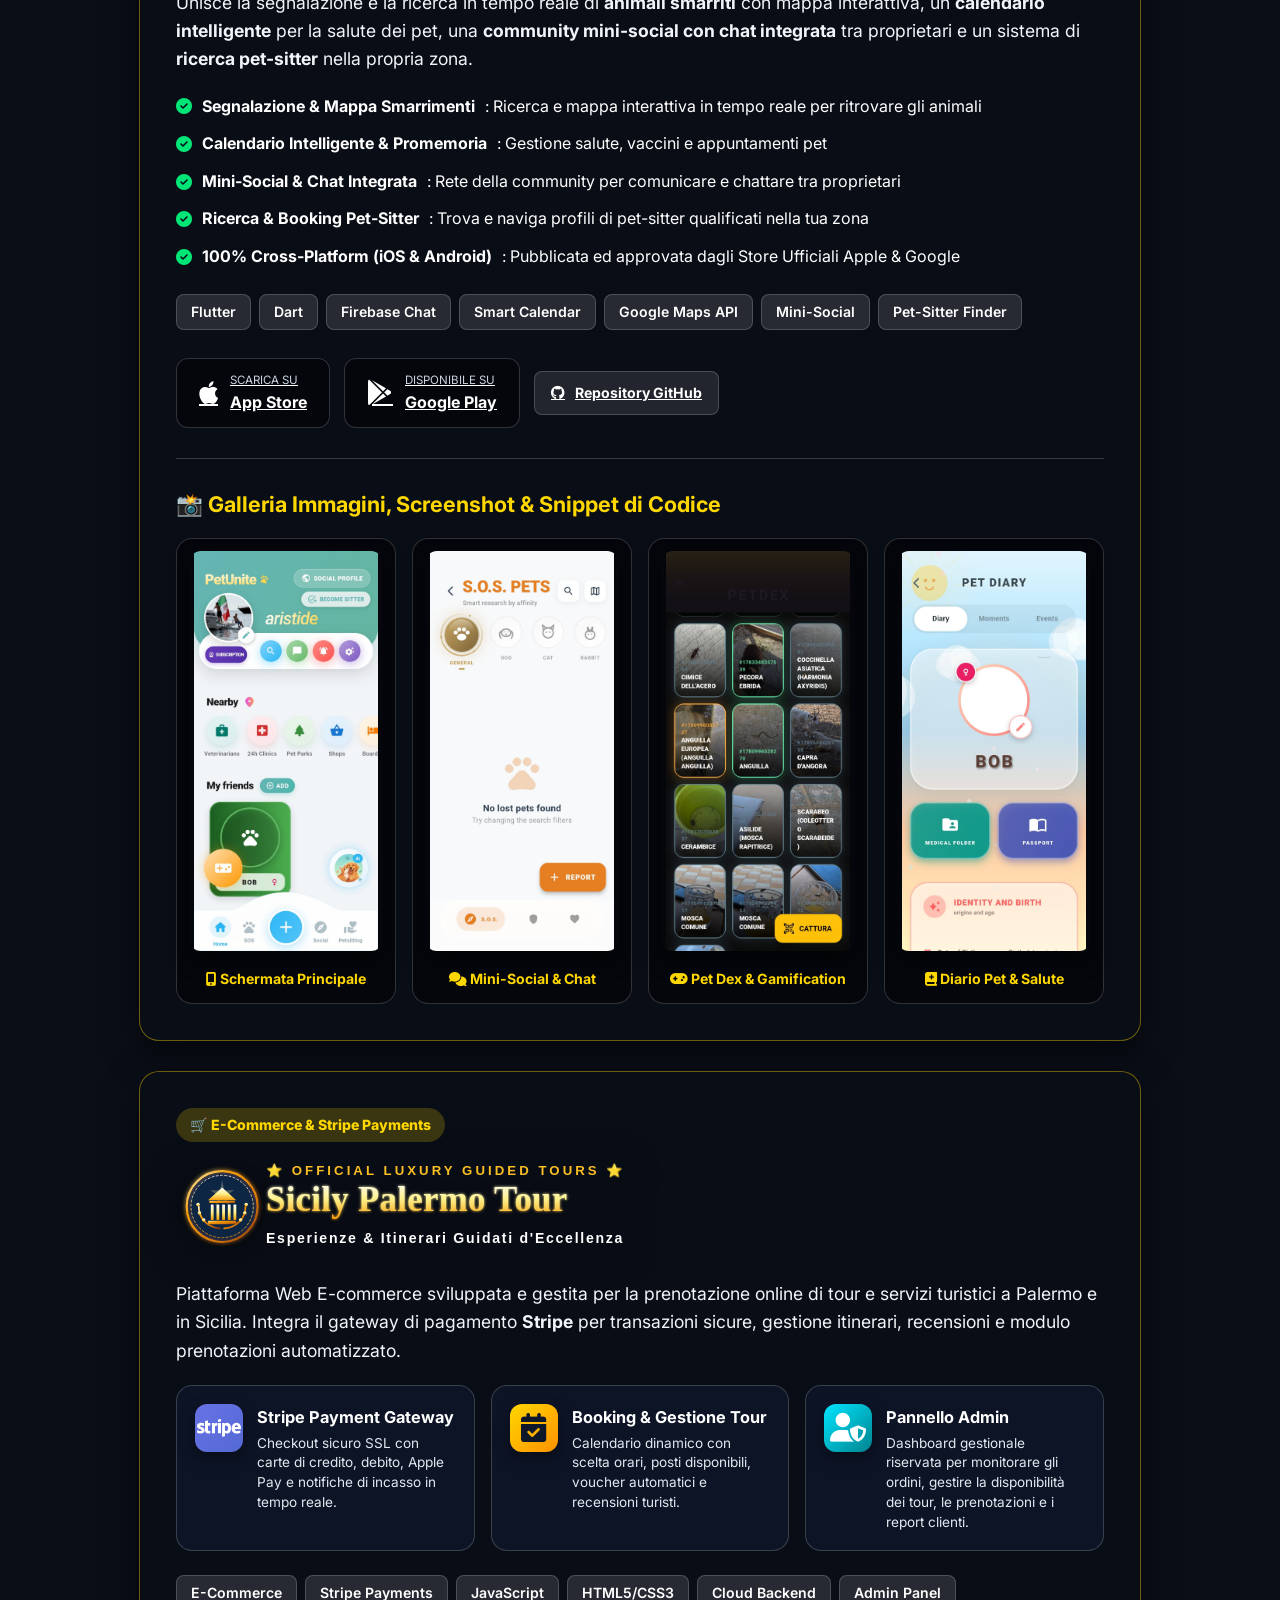
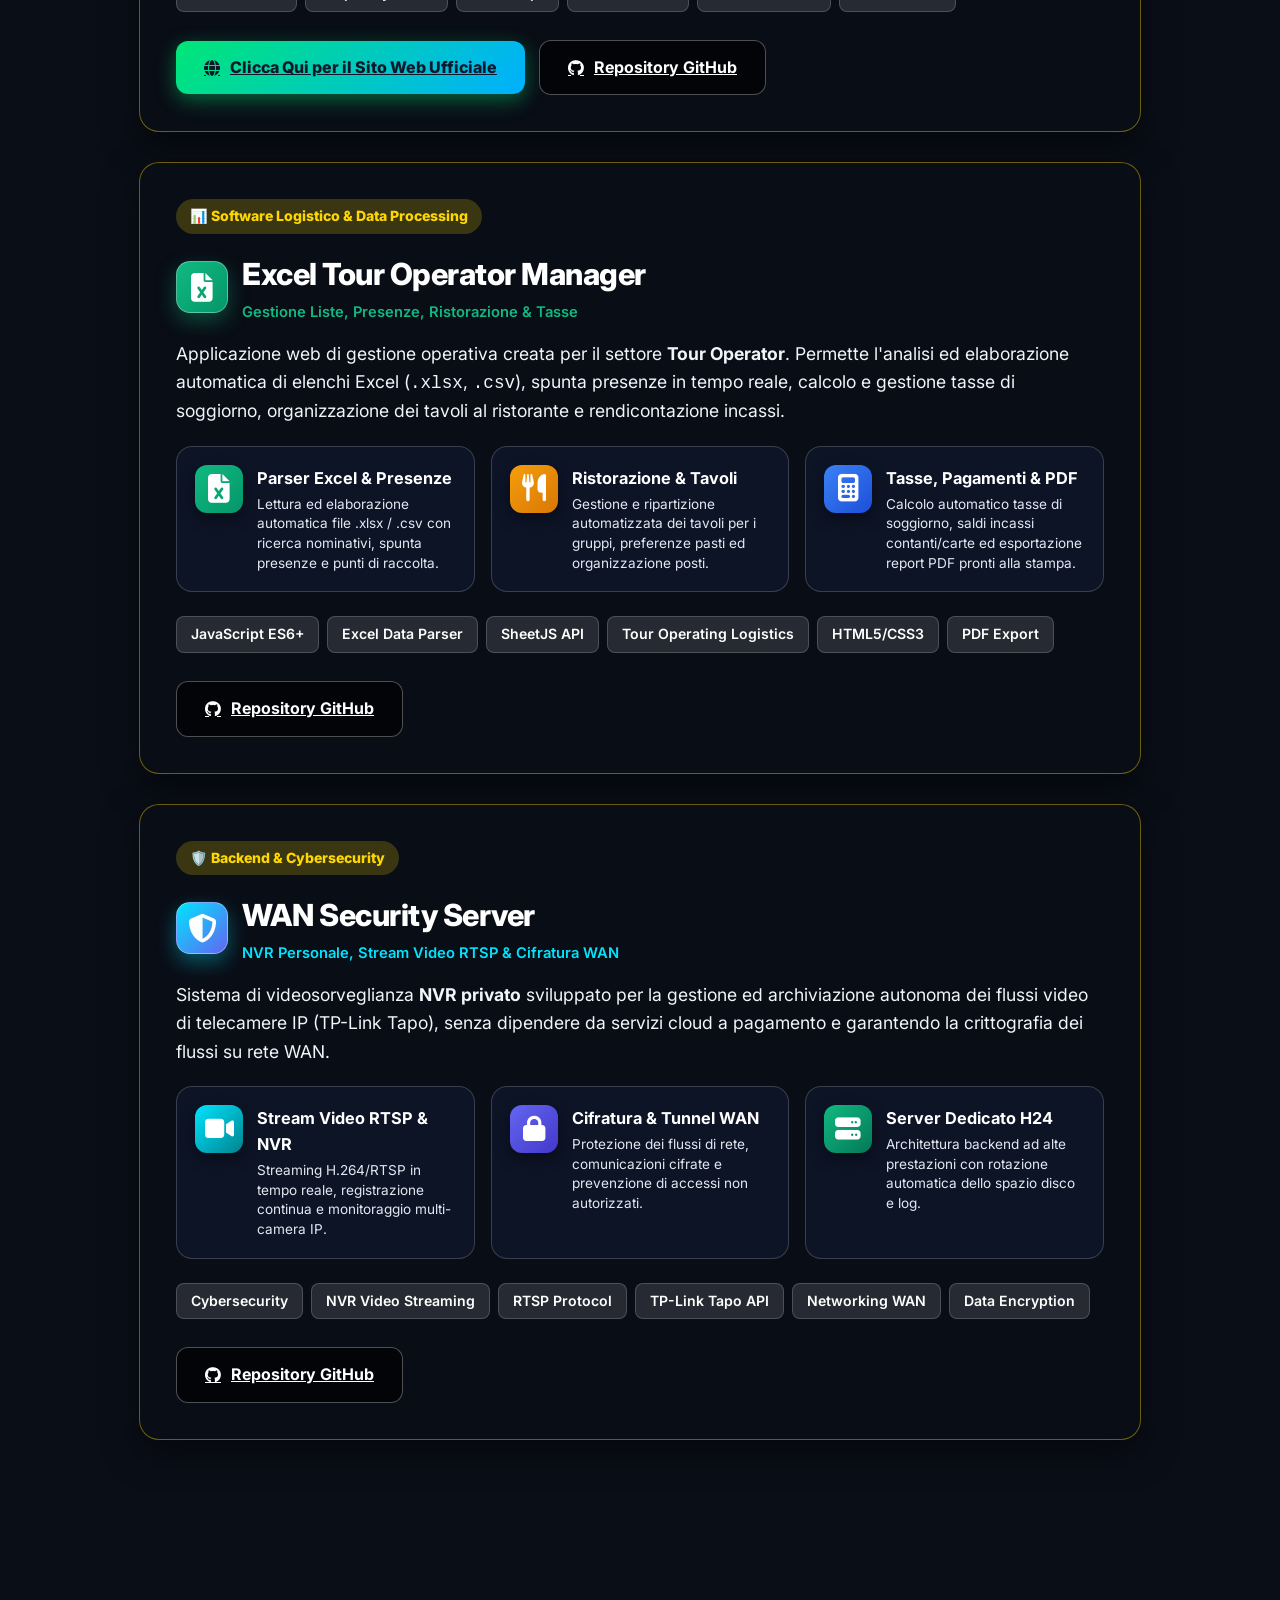
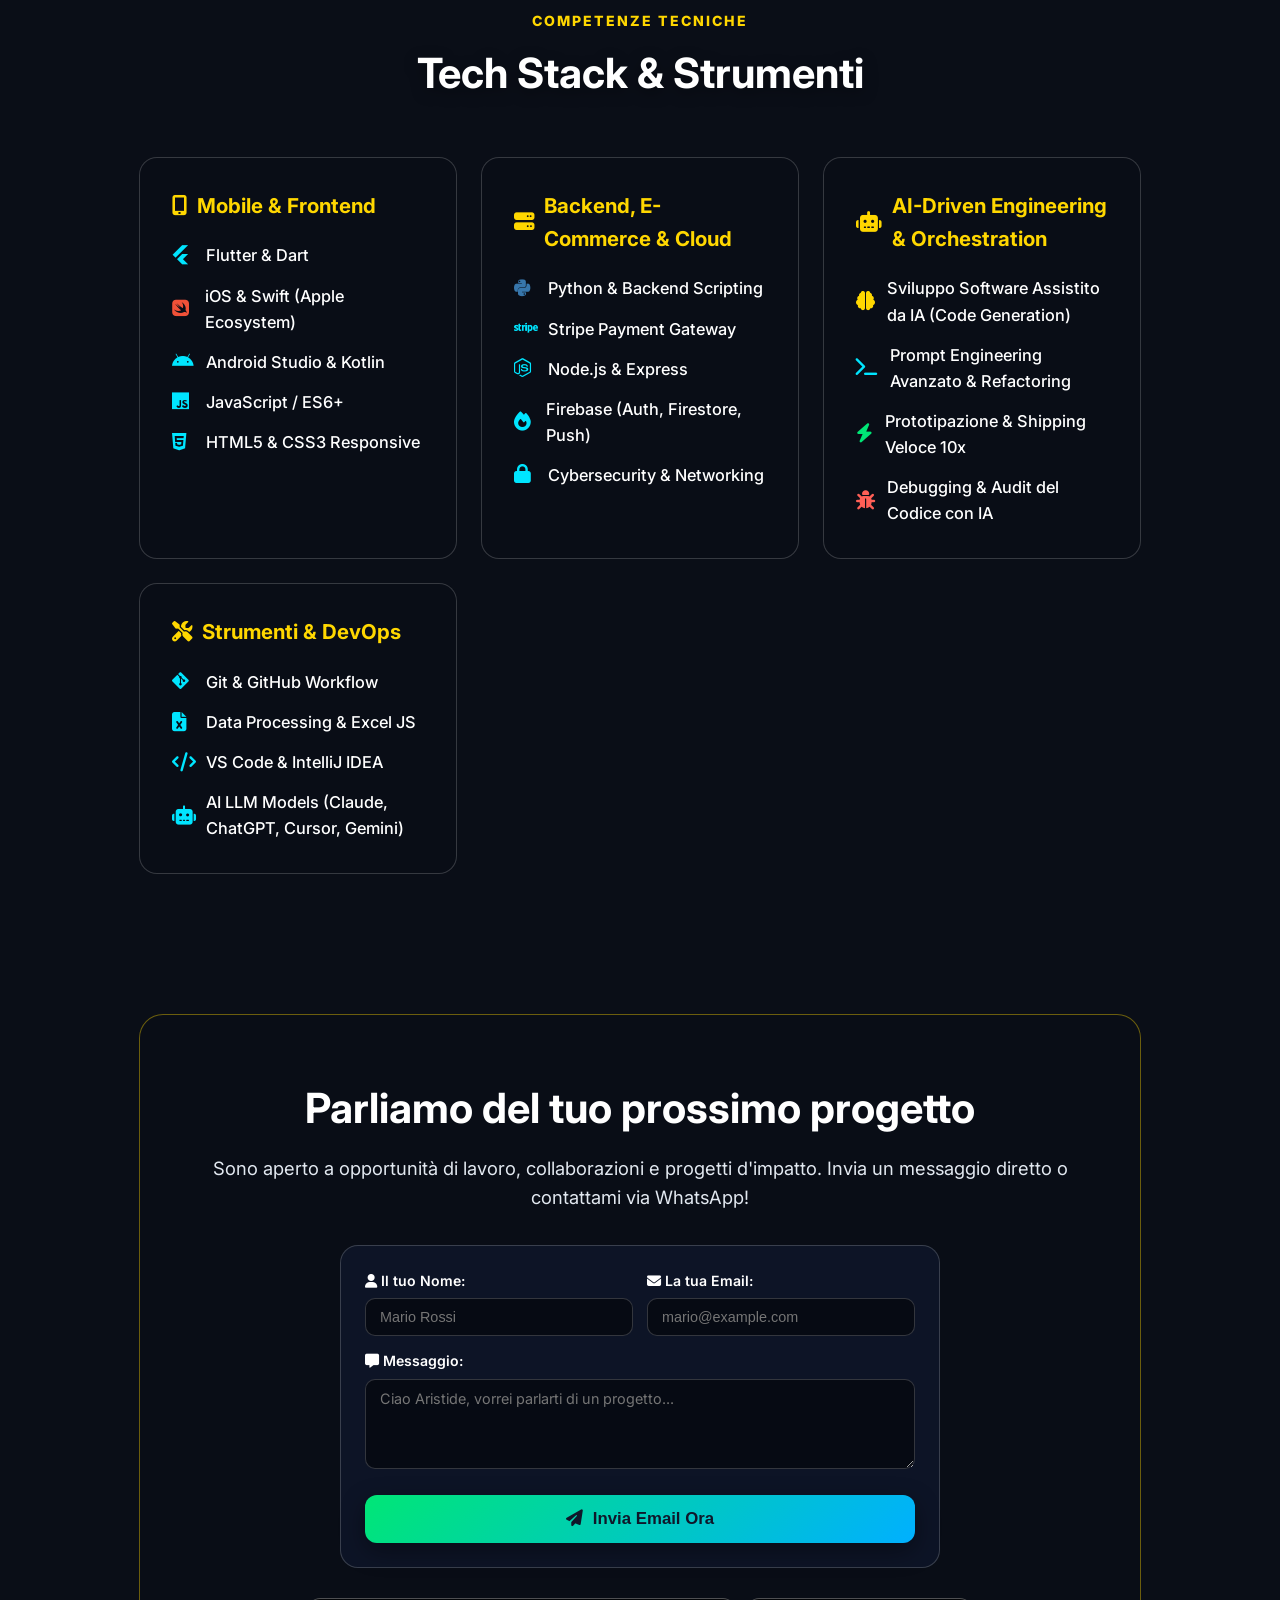
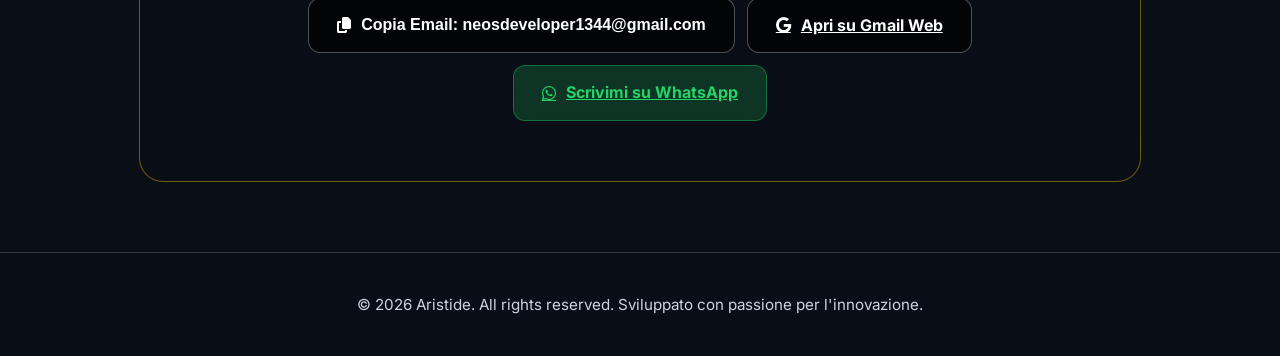
==== commit 972d8d20: "Update headline: AI-Driven Mobile & Full-Stack Developer | iOS, Android, E-Commerce & AI Code Buildi" ====
--- a/index.html
+++ b/index.html
@@ -57,8 +57,8 @@
             </div>
 
             <h1 class="hero-title">
-                Mobile & Full-Stack Developer <br>
-                <span class="gradient-text">Passionate Builder & Problem Solver</span>
+                AI-Driven Mobile & Full-Stack Developer <br>
+                <span class="gradient-text">iOS, Android, E-Commerce & AI Code Building</span>
             </h1>
             <p class="hero-subtitle">
                 Sviluppatore Mobile & Full-Stack appassionato. Utilizzo l'Intelligenza Artificiale e lo stack moderno (<strong>Flutter, Swift, Python, Node.js</strong>) per creare prodotti reali come l'app <strong>Pet Unite</strong> (pubblicata su <strong>App Store & Google Play</strong>) e la piattaforma E-Commerce <strong>Sicily Palermo Tour</strong>.
